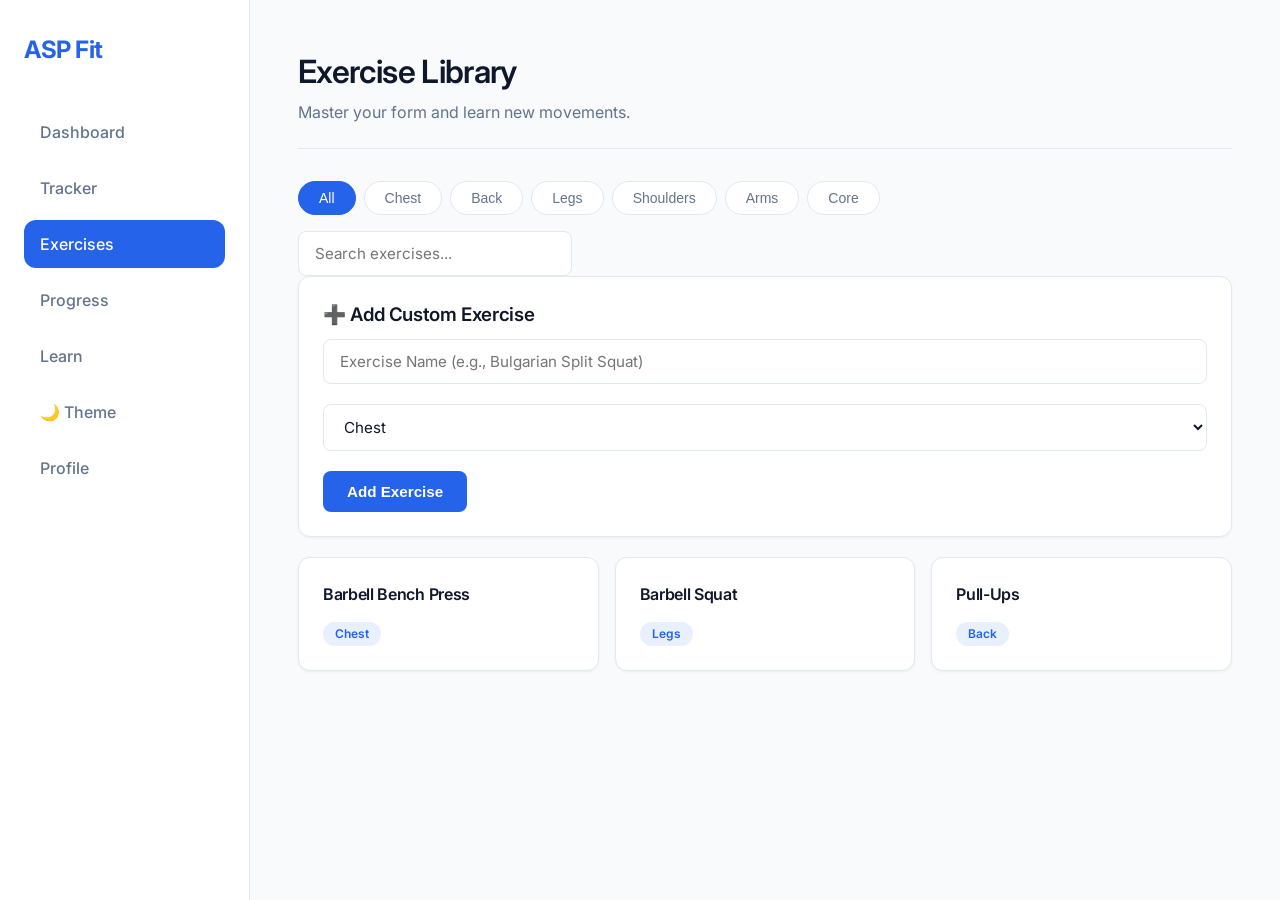
==== exercises.html @ 33e105c7 "style: add card class to exercise cards and style muscle-tag badge" ====
<!DOCTYPE html>
<html lang="en">
<head>
    <meta charset="UTF-8">
    <meta name="viewport" content="width=device-width, initial-scale=1.0">
    <title>ASP Fit | Exercise Library</title>
    <link rel="stylesheet" href="CSS/main.css">
    <link rel="stylesheet" href="CSS/components.css">
    <link rel="stylesheet" href="CSS/animations.css">
    <link rel="stylesheet" href="CSS/pages.css">
</head>
<body>
    
    <!-- Sidebar Navigation -->
    <nav class="sidebar">
        <div class="logo">
            <h2>ASP Fit</h2>
        </div>
        <ul class="nav-links">
            <li><a href="index.html">Dashboard</a></li>
            <li><a href="tracker.html">Tracker</a></li>
            <li><a href="exercises.html" class="active">Exercises</a></li>
            <li><a href="progress.html">Progress</a></li>
            <li><a href="learn.html">Learn</a></li>
            <li><a href="#" onclick="toggleTheme(); return false;">🌙 Theme</a></li>
            <li><a href="profile.html">Profile</a></li>
        </ul>
    </nav>

    <!-- Main Exercises Content -->
    <main class="exercises-content" role="main">
        
        <header class="exercises-header">
            <h1>Exercise Library</h1>
            <p>Master your form and learn new movements.</p>
        </header>

        <!-- Filter Bar -->
        <section class="filter-section">
            <div class="filter-bar">
                <button class="filter-btn active">All</button>
                <button class="filter-btn">Chest</button>
                <button class="filter-btn">Back</button>
                <button class="filter-btn">Legs</button>
                <button class="filter-btn">Shoulders</button>
                <button class="filter-btn">Arms</button>
                <button class="filter-btn">Core</button>
            </div>
            
            <!-- Search Bar -->
            <div class="search-container">
                <input type="text" id="exercise-search" placeholder="Search exercises...">
            </div>
        </section>

        <!-- Exercise Grid -->
        <section class="exercise-grid-section">
                        <div class="card" style="margin-bottom: 20px;">
                <h3 style="margin-bottom: 10px;">➕ Add Custom Exercise</h3>
                <form id="add-custom-exercise-form">
                    <div class="input-group">
                        <input type="text" id="custom-ex-name" placeholder="Exercise Name (e.g., Bulgarian Split Squat)" required>
                    </div>
                    <div class="input-group">
                        <select id="custom-ex-muscle" required>
                            <option value="Chest">Chest</option>
                            <option value="Back">Back</option>
                            <option value="Legs">Legs</option>
                            <option value="Shoulders">Shoulders</option>
                            <option value="Arms">Arms</option>
                            <option value="Core">Core</option>
                        </select>
                    </div>
                    <button type="submit" class="btn-primary">Add Exercise</button>
                </form>
            </div>
            <div class="exercise-grid" id="exercise-grid">
                
                <!-- Example Exercise Card 1 -->
                <div class="exercise-card card" data-muscle="Chest">
                    <div class="card-front">
                        <h3>Barbell Bench Press</h3>
                        <span class="muscle-tag">Chest</span>
                    </div>
                </div>

                <!-- Example Exercise Card 2 -->
                <div class="exercise-card card" data-muscle="Legs">
                    <div class="card-front">
                        <h3>Barbell Squat</h3>
                        <span class="muscle-tag">Legs</span>
                    </div>
                </div>

                <!-- Example Exercise Card 3 -->
                <div class="exercise-card card" data-muscle="Back">
                    <div class="card-front">
                        <h3>Pull-Ups</h3>
                        <span class="muscle-tag">Back</span>
                    </div>
                </div>

            </div>
        </section>

    </main>

    <script src="JS/app.js"></script>
    <script src="JS/exercises.js"></script>
</body>
</html>
---- CSS/main.css ----
@import url('https://fonts.googleapis.com/css2?family=Inter:wght@400;500;600;700&display=swap');

/* --- CSS Variables (Design Tokens) --- */
:root {
    /* Professional Minimalist Colors */
    --bg-primary: #F8FAFC;       /* Very light, clean background */
    --bg-surface: #FFFFFF;       /* Pure white for cards */
    
    /* The Bright Blue Accent */
    --accent-blue: #2563EB;      
    --accent-blue-hover: #1D4ED8;
    
    /* Text Colors */
    --text-primary: #0F172A;     /* Sharp, dark text for headings */
    --text-secondary: #64748B;   /* Softer gray for descriptions */
    
    /* Borders & UI */
    --border-color: #E2E8F0;
    --border-radius: 12px;
    --shadow-sm: 0 1px 3px rgba(0,0,0,0.05);
    --shadow-md: 0 4px 6px -1px rgba(0,0,0,0.05);
}

/* --- Global Resets --- */
* {
    margin: 0;
    padding: 0;
    box-sizing: border-box;
}

body {
    font-family: 'Inter', sans-serif;
    background-color: var(--bg-primary);
    color: var(--text-primary);
    line-height: 1.5;
    
    /* This lays out the Sidebar on the left and Content on the right */
    display: flex;
    min-height: 100vh;
}


h1, h2, h3, h4 {
    font-weight: 600;
    letter-spacing: -0.02em;
    color: var(--text-primary);
}

a {
    text-decoration: none;
    color: inherit;
}

ul {
    list-style: none;
}
/* --- Dark Mode Variables --- */
body.dark-theme {
    --bg-primary: #0F172A;
    --bg-surface: #1E293B;
    --text-primary: #F8FAFC;
    --text-secondary: #94A3B8;
    --border-color: #334155;
}
---- CSS/components.css ----
/* css/components.css */

/* --- Sidebar Navigation --- */
.sidebar {
    width: 250px;
    background-color: var(--bg-surface);
    border-right: 1px solid var(--border-color);
    padding: 2rem 1.5rem;
    display: flex;
    flex-direction: column;
    position: fixed;
    height: 100vh;
    left: 0;
    top: 0;
}

.sidebar .logo h2 {
    color: var(--accent-blue);
    margin-bottom: 2.5rem;
    font-size: 1.5rem;
    font-weight: 700;
}

.nav-links li {
    margin-bottom: 0.5rem;
}

.nav-links a {
    display: block;
    padding: 0.75rem 1rem;
    border-radius: var(--border-radius);
    color: var(--text-secondary);
    font-weight: 500;
    transition: all 0.2s ease;
}

.nav-links a:hover {
    background-color: #F1F5F9;
    color: var(--text-primary);
}

.nav-links a.active {
    background-color: var(--accent-blue);
    color: #FFFFFF;
}

/* --- Main Layout Wrappers --- */
.dashboard-content, .tracker-content, .exercises-content, .progress-content, .learn-content, .profile-content {
    margin-left: 250px; /* Offset to push content past the sidebar */
    padding: 3rem;
    width: calc(100% - 250px);
    max-width: 1200px;
}

/* --- Cards --- */
.card, .task-card, .activity-card, .exercise-card, .article-card {
    background-color: var(--bg-surface);
    border: 1px solid var(--border-color);
    border-radius: var(--border-radius);
    padding: 1.5rem;
    box-shadow: var(--shadow-sm);
    transition: box-shadow 0.2s ease, transform 0.2s ease;
}

.card:hover, .task-card:hover, .activity-card:hover, .exercise-card:hover, .article-card:hover {
    box-shadow: var(--shadow-md);
    transform: translateY(-2px);
}

/* --- Buttons --- */
.btn-primary {
    background-color: var(--accent-blue);
    color: #FFFFFF;
    border: none;
    padding: 0.75rem 1.5rem;
    border-radius: 8px;
    font-weight: 600;
    font-size: 0.95rem;
    cursor: pointer;
    transition: background-color 0.2s ease;
}

.btn-primary:hover {
    background-color: var(--accent-blue-hover);
}

.btn-secondary {
    background-color: #FFFFFF;
    color: var(--text-primary);
    border: 1px solid var(--border-color);
    padding: 0.75rem 1.5rem;
    border-radius: 8px;
    font-weight: 600;
    font-size: 0.95rem;
    cursor: pointer;
    transition: background-color 0.2s ease;
}

.btn-secondary:hover {
    background-color: #F8FAFC;
}

/* --- Form Inputs --- */
.input-group {
    display: flex;
    flex-direction: column;
    margin-bottom: 1.25rem;
}

.input-group label {
    font-size: 0.875rem;
    font-weight: 600;
    margin-bottom: 0.5rem;
    color: var(--text-secondary);
}

input[type="text"], 
input[type="number"], 
input[type="date"], 
select {
    padding: 0.75rem 1rem;
    border: 1px solid var(--border-color);
    border-radius: 8px;
    background-color: #FFFFFF;
    color: var(--text-primary);
    font-family: inherit;
    font-size: 0.95rem;
    outline: none;
    transition: border-color 0.2s ease;
}

input:focus, select:focus {
    border-color: var(--accent-blue);
    box-shadow: 0 0 0 3px rgba(37, 99, 235, 0.1);
}
/* --- Mobile Optimization (Bottom Tab Bar) --- */
@media (max-width: 768px) {
    .sidebar {
        flex-direction: row;
        width: 100%;
        height: 70px;
        top: auto;
        bottom: 0;
        padding: 0;
        border-right: none;
        border-top: 1px solid var(--border-color);
        z-index: 100;
        justify-content: space-around;
        align-items: center;
    }
    
    .sidebar .logo {
        display: none;
    }
    
    .nav-links {
        display: flex;
        width: 100%;
        justify-content: space-around;
        margin: 0;
        padding: 0;
    }
    
    .nav-links li {
        margin: 0;
        flex: 1;
        text-align: center;
    }
    
    .nav-links a {
        padding: 0.5rem;
        font-size: 0.75rem;
    }
    
    .dashboard-content, .tracker-content, .exercises-content, .progress-content, .learn-content, .profile-content {
        margin-left: 0;
        width: 100%;
        padding: 1.5rem;
        padding-bottom: 90px;
    }
}

/* --- Dark Mode Component Overrides --- */
body.dark-theme .card,
body.dark-theme .task-card,
body.dark-theme .activity-card,
body.dark-theme .exercise-card,
body.dark-theme .article-card {
    box-shadow: 0 4px 6px -1px rgba(0,0,0,0.5);
}

body.dark-theme input,
body.dark-theme select {
    background-color: #0F172A;
    color: #F8FAFC;
}

/* --- Custom Exercise Badge Style --- */
.custom-ex-card {
    border-left: 4px solid var(--accent-blue) !important;
}
---- CSS/animations.css ----
.dashboard-content, 
.tracker-content, 
.exercises-content, 
.progress-content, 
.learn-content, 
.profile-content {
    animation: fadeUp 0.6s cubic-bezier(0.16, 1, 0.3, 1) forwards;
    opacity: 0; 
}

@keyframes fadeUp {
    0% {
        opacity: 0;
        transform: translateY(15px);
    }
    100% {
        opacity: 1;
        transform: translateY(0);
    }
}
#start-timer-btn {
    animation: gentlePulse 2s infinite;
}

@keyframes gentlePulse {
    0% {
        box-shadow: 0 0 0 0 rgba(37, 99, 235, 0.4);
    }
    70% {
        box-shadow: 0 0 0 10px rgba(37, 99, 235, 0);
    }
    100% {
        box-shadow: 0 0 0 0 rgba(37, 99, 235, 0);
    }
}

.streak-badge {
    display: inline-block;
    padding: 0.25rem 0.75rem;
    background: rgba(255, 184, 0, 0.15); /* Soft gold background */
    color: #B45309; /* Deep orange/gold text */
    border-radius: 20px;
    font-size: 0.875rem;
    font-weight: 600;
    margin-top: 0.5rem;
    animation: flicker 3s infinite alternate;
}

@keyframes flicker {
    0%, 100% { opacity: 1; }
    50% { opacity: 0.85; }
}
---- CSS/pages.css ----
.dashboard-header {
    margin-bottom: 2rem;
    padding-bottom: 1.5rem;
    border-bottom: 1px solid var(--border-color);
}

.dashboard-header h1 {
    font-size: 2rem;
    margin-bottom: 0.5rem;
}

.daily-quote-section {
    margin-bottom: 2rem;
}

.daily-quote-section blockquote {
    font-size: 1.1rem;
    font-style: italic;
    color: var(--accent-blue);
    border-left: 4px solid var(--accent-blue);
    padding: 1rem 1.5rem;
    background-color: rgba(37, 99, 235, 0.05);
    border-radius: 0 var(--border-radius) var(--border-radius) 0;
    margin: 0;
}

.daily-task-section {
    margin-bottom: 2rem;
}

.daily-task-section h2,
.recent-activity-section h2 {
    font-size: 1.1rem;
    margin-bottom: 1rem;
    color: var(--text-secondary);
    text-transform: uppercase;
    letter-spacing: 0.05em;
}

.task-card {
    display: flex;
    align-items: center;
    gap: 1rem;
}

.task-card input[type="checkbox"] {
    width: 20px;
    height: 20px;
    accent-color: var(--accent-blue);
    cursor: pointer;
}

.task-card label {
    font-size: 1rem;
    font-weight: 500;
    cursor: pointer;
}

.activity-card {
    display: flex;
    justify-content: space-between;
    align-items: center;
}

.activity-card span {
    color: var(--text-secondary);
    font-size: 0.875rem;
}

/* ================================
   TRACKER - tracker.html
================================ */
.tracker-header {
    margin-bottom: 2rem;
    padding-bottom: 1.5rem;
    border-bottom: 1px solid var(--border-color);
}

.tracker-header h1 {
    font-size: 2rem;
    margin-bottom: 0.25rem;
}

.tracker-header p {
    color: var(--text-secondary);
}

.tracker-controls {
    display: flex;
    gap: 1rem;
    align-items: center;
    flex-wrap: wrap;
    margin-bottom: 1.5rem;
}

.stopwatch-section {
    margin-top: 1rem;
    padding: 1rem 1.25rem;
    border: 1px solid var(--border-color);
    border-radius: var(--border-radius);
    background-color: var(--bg-surface);
}

.stopwatch-title {
    font-size: 0.875rem;
    text-transform: uppercase;
    letter-spacing: 0.05em;
    color: var(--text-secondary);
    margin-bottom: 0.5rem;
}

.stopwatch-display {
    font-family: 'Courier New', monospace;
    font-size: 2.5rem;
    font-weight: 700;
    color: var(--accent-blue);
    margin-bottom: 1rem;
    letter-spacing: 0.05em;
}

.stopwatch-controls {
    display: flex;
    gap: 0.5rem;
}

.set-row {
    display: flex;
    align-items: center;
    gap: 0.75rem;
    margin-bottom: 0.75rem;
}

.set-row .set-number {
    min-width: 45px;
    font-size: 0.875rem;
    color: var(--text-secondary);
}

.set-row input[type="number"] {
    width: 85px !important;
    text-align: center;
}

.set-row input[type="checkbox"] {
    width: 18px;
    height: 18px;
    accent-color: var(--accent-blue);
    cursor: pointer;
}

.exercise-block {
    background: var(--bg-surface);
    border: 1px solid var(--border-color);
    border-radius: var(--border-radius);
    padding: 1.5rem;
    margin-bottom: 1rem;
}

.exercise-block h4 {
    margin-bottom: 1rem;
    font-size: 1rem;
}

/* ================================
   EXERCISE LIBRARY - exercises.html
================================ */
.exercises-header {
    margin-bottom: 2rem;
    padding-bottom: 1.5rem;
    border-bottom: 1px solid var(--border-color);
}

.exercises-header h1 {
    font-size: 2rem;
    margin-bottom: 0.25rem;
}

.exercises-header p {
    color: var(--text-secondary);
}

.filter-bar {
    display: flex;
    gap: 0.5rem;
    flex-wrap: wrap;
    margin-bottom: 1rem;
}

.filter-btn {
    padding: 0.5rem 1.25rem;
    border: 1px solid var(--border-color);
    border-radius: 20px;
    background: var(--bg-surface);
    color: var(--text-secondary);
    font-weight: 500;
    cursor: pointer;
    transition: all 0.2s ease;
    font-size: 0.875rem;
}

.filter-btn:hover {
    border-color: var(--accent-blue);
    color: var(--accent-blue);
}

.filter-btn.active {
    background-color: var(--accent-blue);
    color: #FFFFFF;
    border-color: var(--accent-blue);
}

.search-bar {
    width: 100%;
    max-width: 350px;
    margin-bottom: 1.5rem;
}

.exercise-grid {
    display: grid;
    grid-template-columns: repeat(3, 1fr);
    gap: 1rem;
}

.exercise-card h3 {
    font-size: 1rem;
    margin-bottom: 0.5rem;
}

.exercise-card p {
    font-size: 0.875rem;
    color: var(--text-secondary);
}

.muscle-tag {
    display: inline-block;
    margin-top: 0.5rem;
    padding: 0.2rem 0.75rem;
    background-color: rgba(37, 99, 235, 0.1);
    color: var(--accent-blue);
    border-radius: 20px;
    font-size: 0.75rem;
    font-weight: 600;
}

/* ================================
   PROGRESS - progress.html
================================ */
.progress-header {
    margin-bottom: 2rem;
    padding-bottom: 1.5rem;
    border-bottom: 1px solid var(--border-color);
}

.progress-header h1 {
    font-size: 2rem;
}

.chart-container {
    position: relative;
    height: 300px;
    margin-bottom: 2rem;
}

.pr-list {
    list-style: none;
    padding: 0;
}

/* ================================
   KNOWLEDGE HUB - learn.html
================================ */
.learn-header {
    margin-bottom: 2rem;
    padding-bottom: 1.5rem;
    border-bottom: 1px solid var(--border-color);
}

.learn-header h1 {
    font-size: 2rem;
    margin-bottom: 0.25rem;
}

.learn-header p {
    color: var(--text-secondary);
}

.articles-grid {
    display: grid;
    grid-template-columns: repeat(2, 1fr);
    gap: 1.5rem;
}

.article-card h3 {
    font-size: 1.1rem;
    margin-bottom: 0.5rem;
}

.article-card .article-category {
    font-size: 0.75rem;
    font-weight: 600;
    color: var(--accent-blue);
    text-transform: uppercase;
    letter-spacing: 0.05em;
    margin-bottom: 0.75rem;
}

.article-card p {
    color: var(--text-secondary);
    font-size: 0.9rem;
    margin-bottom: 1rem;
}

.btn-read-more {
    font-size: 0.875rem;
    padding: 0.5rem 1rem;
}

/* ================================
   PROFILE - profile.html
================================ */
.profile-header {
    margin-bottom: 2rem;
    padding-bottom: 1.5rem;
    border-bottom: 1px solid var(--border-color);
}

.profile-header h1 {
    font-size: 2rem;
    margin-bottom: 0.25rem;
}

.profile-header p {
    color: var(--text-secondary);
}

.profile-avatar {
    width: 80px;
    height: 80px;
    border-radius: 50%;
    background-color: var(--accent-blue);
    display: flex;
    align-items: center;
    justify-content: center;
    font-size: 2rem;
    color: white;
    margin-bottom: 1.5rem;
}

.goals-form {
    max-width: 500px;
}

/* ================================
   MOBILE RESPONSIVE for pages.css
================================ */
@media (max-width: 768px) {
    .exercise-grid {
        grid-template-columns: 1fr;
    }

    .articles-grid {
        grid-template-columns: 1fr;
    }

    .filter-bar {
        gap: 0.35rem;
    }

    .dashboard-header h1,
    .tracker-header h1,
    .exercises-header h1,
    .progress-header h1,
    .learn-header h1,
    .profile-header h1 {
        font-size: 1.5rem;
    }
}
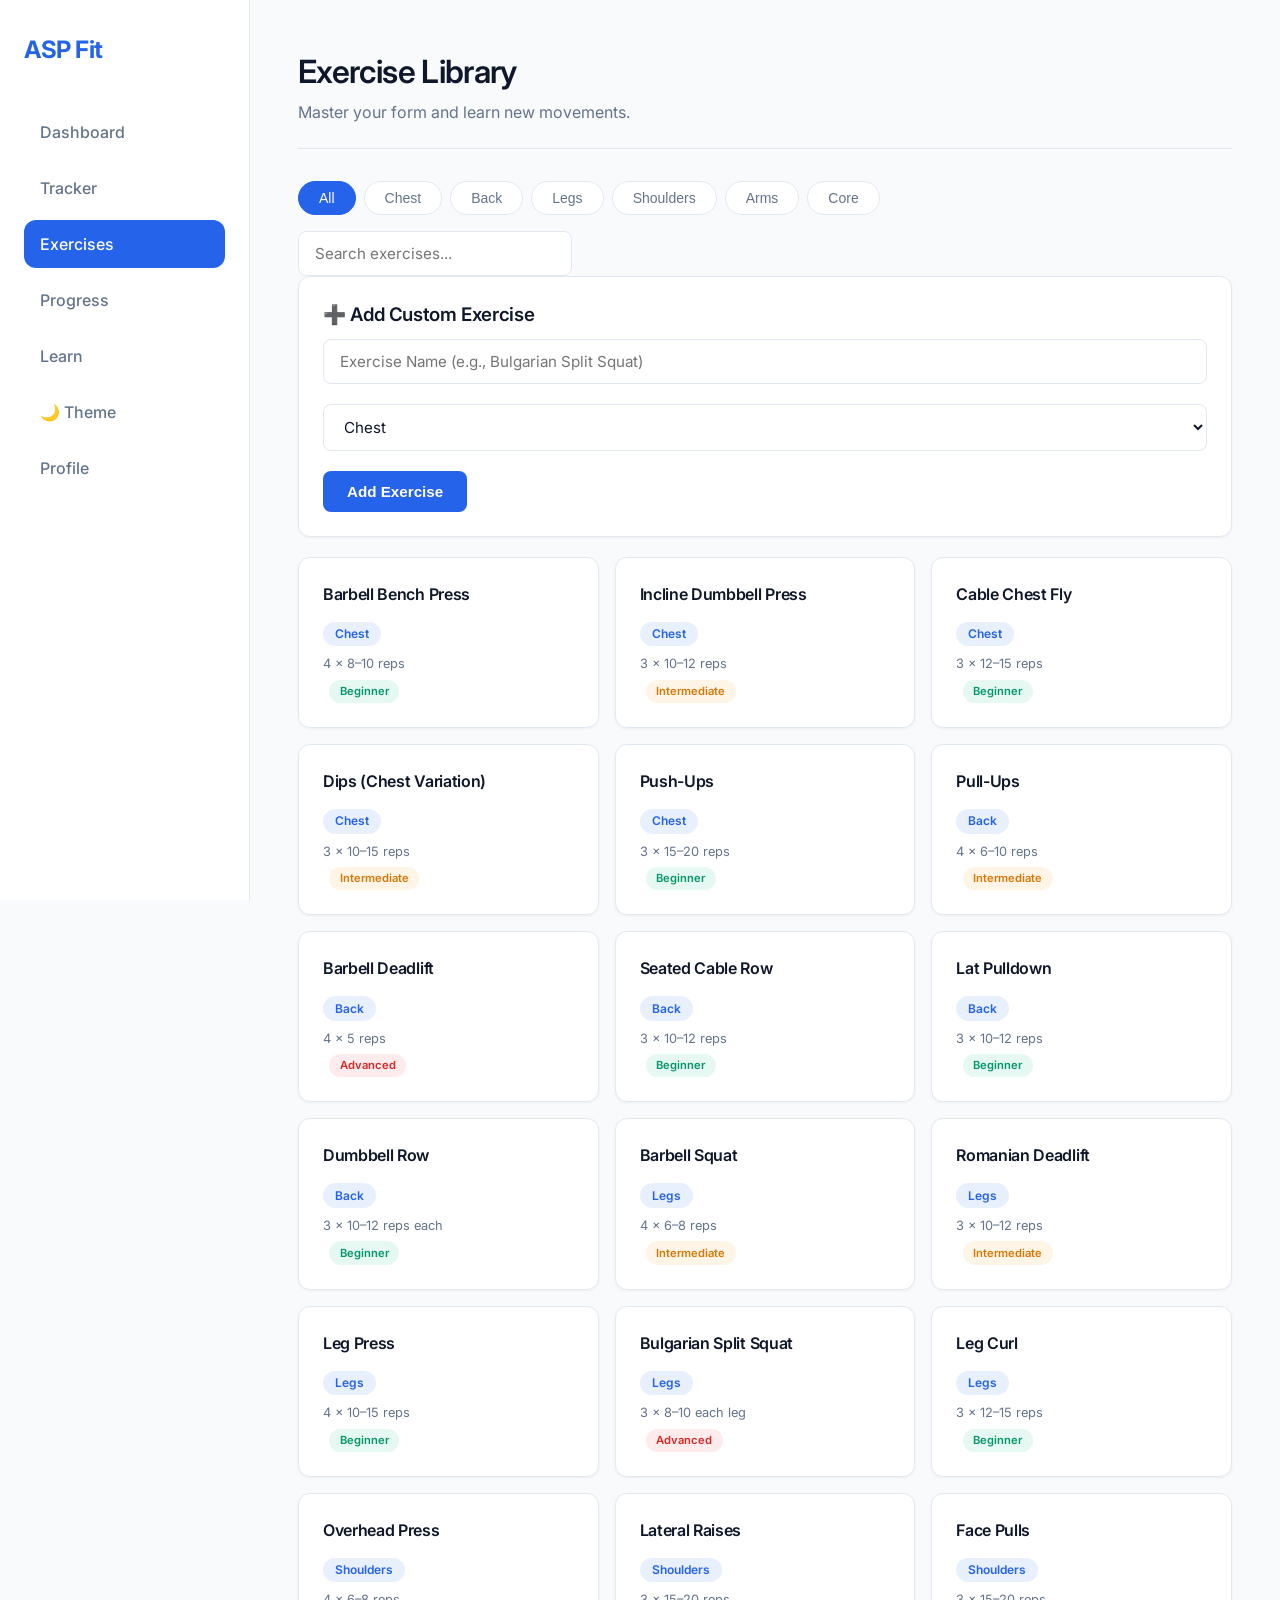
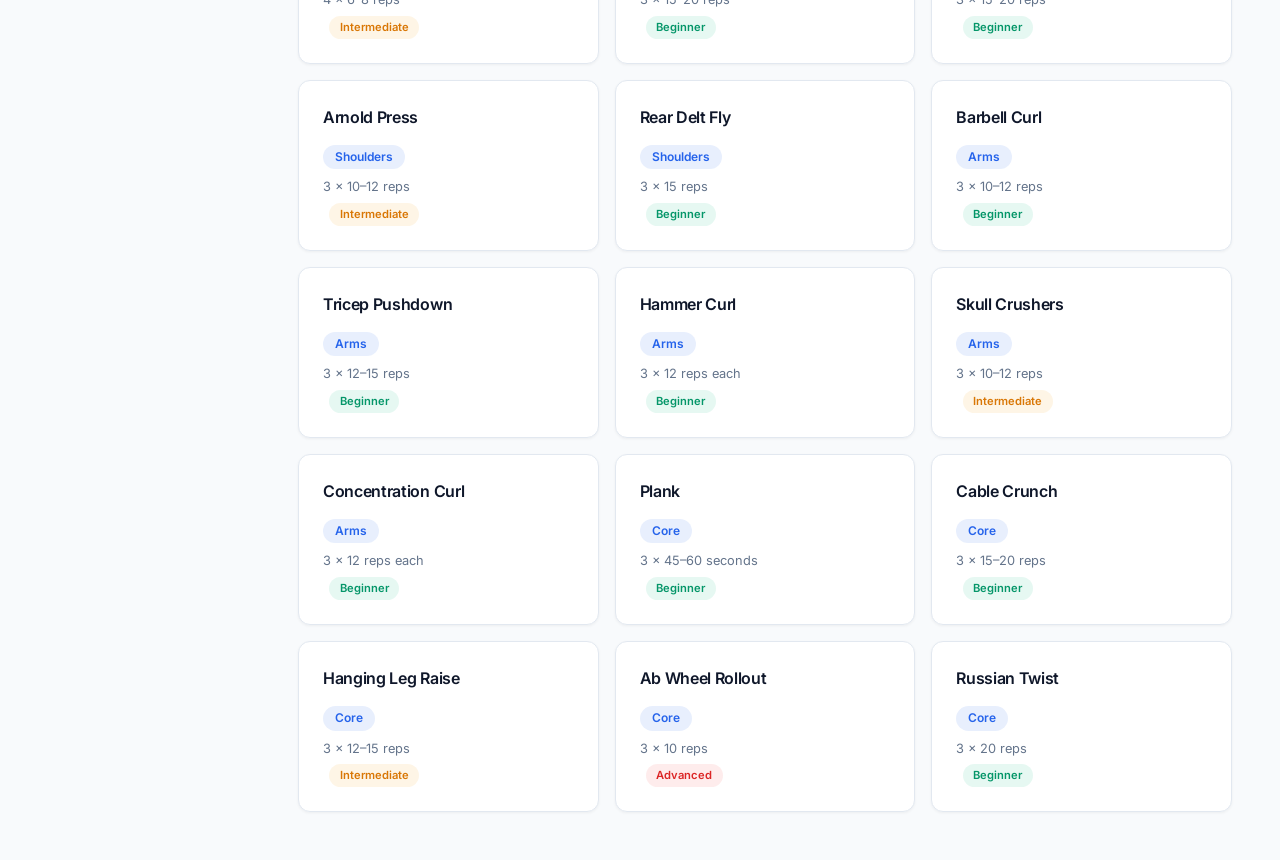
==== commit 5f9f3942: "feat(exercises): expand library to 30+ exercises with difficulty levels and reps guidance" ====
--- a/exercises.html
+++ b/exercises.html
@@ -76,28 +76,220 @@
             </div>
             <div class="exercise-grid" id="exercise-grid">
                 
-                <!-- Example Exercise Card 1 -->
-                <div class="exercise-card card" data-muscle="Chest">
-                    <div class="card-front">
-                        <h3>Barbell Bench Press</h3>
-                        <span class="muscle-tag">Chest</span>
-                    </div>
-                </div>
-
-                <!-- Example Exercise Card 2 -->
-                <div class="exercise-card card" data-muscle="Legs">
-                    <div class="card-front">
-                        <h3>Barbell Squat</h3>
-                        <span class="muscle-tag">Legs</span>
-                    </div>
-                </div>
-
-                <!-- Example Exercise Card 3 -->
-                <div class="exercise-card card" data-muscle="Back">
-                    <div class="card-front">
-                        <h3>Pull-Ups</h3>
-                        <span class="muscle-tag">Back</span>
-                    </div>
+                <!-- ===== CHEST ===== -->
+                <div class="exercise-card card" data-muscle="Chest">
+                    <h3>Barbell Bench Press</h3>
+                    <span class="muscle-tag">Chest</span>
+                    <p style="margin-top:0.5rem; font-size:0.8rem; color:var(--text-secondary);">4 × 8–10 reps</p>
+                    <span class="difficulty-tag beginner">Beginner</span>
+                </div>
+
+                <div class="exercise-card card" data-muscle="Chest">
+                    <h3>Incline Dumbbell Press</h3>
+                    <span class="muscle-tag">Chest</span>
+                    <p style="margin-top:0.5rem; font-size:0.8rem; color:var(--text-secondary);">3 × 10–12 reps</p>
+                    <span class="difficulty-tag intermediate">Intermediate</span>
+                </div>
+
+                <div class="exercise-card card" data-muscle="Chest">
+                    <h3>Cable Chest Fly</h3>
+                    <span class="muscle-tag">Chest</span>
+                    <p style="margin-top:0.5rem; font-size:0.8rem; color:var(--text-secondary);">3 × 12–15 reps</p>
+                    <span class="difficulty-tag beginner">Beginner</span>
+                </div>
+
+                <div class="exercise-card card" data-muscle="Chest">
+                    <h3>Dips (Chest Variation)</h3>
+                    <span class="muscle-tag">Chest</span>
+                    <p style="margin-top:0.5rem; font-size:0.8rem; color:var(--text-secondary);">3 × 10–15 reps</p>
+                    <span class="difficulty-tag intermediate">Intermediate</span>
+                </div>
+
+                <div class="exercise-card card" data-muscle="Chest">
+                    <h3>Push-Ups</h3>
+                    <span class="muscle-tag">Chest</span>
+                    <p style="margin-top:0.5rem; font-size:0.8rem; color:var(--text-secondary);">3 × 15–20 reps</p>
+                    <span class="difficulty-tag beginner">Beginner</span>
+                </div>
+
+                <!-- ===== BACK ===== -->
+                <div class="exercise-card card" data-muscle="Back">
+                    <h3>Pull-Ups</h3>
+                    <span class="muscle-tag">Back</span>
+                    <p style="margin-top:0.5rem; font-size:0.8rem; color:var(--text-secondary);">4 × 6–10 reps</p>
+                    <span class="difficulty-tag intermediate">Intermediate</span>
+                </div>
+
+                <div class="exercise-card card" data-muscle="Back">
+                    <h3>Barbell Deadlift</h3>
+                    <span class="muscle-tag">Back</span>
+                    <p style="margin-top:0.5rem; font-size:0.8rem; color:var(--text-secondary);">4 × 5 reps</p>
+                    <span class="difficulty-tag advanced">Advanced</span>
+                </div>
+
+                <div class="exercise-card card" data-muscle="Back">
+                    <h3>Seated Cable Row</h3>
+                    <span class="muscle-tag">Back</span>
+                    <p style="margin-top:0.5rem; font-size:0.8rem; color:var(--text-secondary);">3 × 10–12 reps</p>
+                    <span class="difficulty-tag beginner">Beginner</span>
+                </div>
+
+                <div class="exercise-card card" data-muscle="Back">
+                    <h3>Lat Pulldown</h3>
+                    <span class="muscle-tag">Back</span>
+                    <p style="margin-top:0.5rem; font-size:0.8rem; color:var(--text-secondary);">3 × 10–12 reps</p>
+                    <span class="difficulty-tag beginner">Beginner</span>
+                </div>
+
+                <div class="exercise-card card" data-muscle="Back">
+                    <h3>Dumbbell Row</h3>
+                    <span class="muscle-tag">Back</span>
+                    <p style="margin-top:0.5rem; font-size:0.8rem; color:var(--text-secondary);">3 × 10–12 reps each</p>
+                    <span class="difficulty-tag beginner">Beginner</span>
+                </div>
+
+                <!-- ===== LEGS ===== -->
+                <div class="exercise-card card" data-muscle="Legs">
+                    <h3>Barbell Squat</h3>
+                    <span class="muscle-tag">Legs</span>
+                    <p style="margin-top:0.5rem; font-size:0.8rem; color:var(--text-secondary);">4 × 6–8 reps</p>
+                    <span class="difficulty-tag intermediate">Intermediate</span>
+                </div>
+
+                <div class="exercise-card card" data-muscle="Legs">
+                    <h3>Romanian Deadlift</h3>
+                    <span class="muscle-tag">Legs</span>
+                    <p style="margin-top:0.5rem; font-size:0.8rem; color:var(--text-secondary);">3 × 10–12 reps</p>
+                    <span class="difficulty-tag intermediate">Intermediate</span>
+                </div>
+
+                <div class="exercise-card card" data-muscle="Legs">
+                    <h3>Leg Press</h3>
+                    <span class="muscle-tag">Legs</span>
+                    <p style="margin-top:0.5rem; font-size:0.8rem; color:var(--text-secondary);">4 × 10–15 reps</p>
+                    <span class="difficulty-tag beginner">Beginner</span>
+                </div>
+
+                <div class="exercise-card card" data-muscle="Legs">
+                    <h3>Bulgarian Split Squat</h3>
+                    <span class="muscle-tag">Legs</span>
+                    <p style="margin-top:0.5rem; font-size:0.8rem; color:var(--text-secondary);">3 × 8–10 each leg</p>
+                    <span class="difficulty-tag advanced">Advanced</span>
+                </div>
+
+                <div class="exercise-card card" data-muscle="Legs">
+                    <h3>Leg Curl</h3>
+                    <span class="muscle-tag">Legs</span>
+                    <p style="margin-top:0.5rem; font-size:0.8rem; color:var(--text-secondary);">3 × 12–15 reps</p>
+                    <span class="difficulty-tag beginner">Beginner</span>
+                </div>
+
+                <!-- ===== SHOULDERS ===== -->
+                <div class="exercise-card card" data-muscle="Shoulders">
+                    <h3>Overhead Press</h3>
+                    <span class="muscle-tag">Shoulders</span>
+                    <p style="margin-top:0.5rem; font-size:0.8rem; color:var(--text-secondary);">4 × 6–8 reps</p>
+                    <span class="difficulty-tag intermediate">Intermediate</span>
+                </div>
+
+                <div class="exercise-card card" data-muscle="Shoulders">
+                    <h3>Lateral Raises</h3>
+                    <span class="muscle-tag">Shoulders</span>
+                    <p style="margin-top:0.5rem; font-size:0.8rem; color:var(--text-secondary);">3 × 15–20 reps</p>
+                    <span class="difficulty-tag beginner">Beginner</span>
+                </div>
+
+                <div class="exercise-card card" data-muscle="Shoulders">
+                    <h3>Face Pulls</h3>
+                    <span class="muscle-tag">Shoulders</span>
+                    <p style="margin-top:0.5rem; font-size:0.8rem; color:var(--text-secondary);">3 × 15–20 reps</p>
+                    <span class="difficulty-tag beginner">Beginner</span>
+                </div>
+
+                <div class="exercise-card card" data-muscle="Shoulders">
+                    <h3>Arnold Press</h3>
+                    <span class="muscle-tag">Shoulders</span>
+                    <p style="margin-top:0.5rem; font-size:0.8rem; color:var(--text-secondary);">3 × 10–12 reps</p>
+                    <span class="difficulty-tag intermediate">Intermediate</span>
+                </div>
+
+                <div class="exercise-card card" data-muscle="Shoulders">
+                    <h3>Rear Delt Fly</h3>
+                    <span class="muscle-tag">Shoulders</span>
+                    <p style="margin-top:0.5rem; font-size:0.8rem; color:var(--text-secondary);">3 × 15 reps</p>
+                    <span class="difficulty-tag beginner">Beginner</span>
+                </div>
+
+                <!-- ===== ARMS ===== -->
+                <div class="exercise-card card" data-muscle="Arms">
+                    <h3>Barbell Curl</h3>
+                    <span class="muscle-tag">Arms</span>
+                    <p style="margin-top:0.5rem; font-size:0.8rem; color:var(--text-secondary);">3 × 10–12 reps</p>
+                    <span class="difficulty-tag beginner">Beginner</span>
+                </div>
+
+                <div class="exercise-card card" data-muscle="Arms">
+                    <h3>Tricep Pushdown</h3>
+                    <span class="muscle-tag">Arms</span>
+                    <p style="margin-top:0.5rem; font-size:0.8rem; color:var(--text-secondary);">3 × 12–15 reps</p>
+                    <span class="difficulty-tag beginner">Beginner</span>
+                </div>
+
+                <div class="exercise-card card" data-muscle="Arms">
+                    <h3>Hammer Curl</h3>
+                    <span class="muscle-tag">Arms</span>
+                    <p style="margin-top:0.5rem; font-size:0.8rem; color:var(--text-secondary);">3 × 12 reps each</p>
+                    <span class="difficulty-tag beginner">Beginner</span>
+                </div>
+
+                <div class="exercise-card card" data-muscle="Arms">
+                    <h3>Skull Crushers</h3>
+                    <span class="muscle-tag">Arms</span>
+                    <p style="margin-top:0.5rem; font-size:0.8rem; color:var(--text-secondary);">3 × 10–12 reps</p>
+                    <span class="difficulty-tag intermediate">Intermediate</span>
+                </div>
+
+                <div class="exercise-card card" data-muscle="Arms">
+                    <h3>Concentration Curl</h3>
+                    <span class="muscle-tag">Arms</span>
+                    <p style="margin-top:0.5rem; font-size:0.8rem; color:var(--text-secondary);">3 × 12 reps each</p>
+                    <span class="difficulty-tag beginner">Beginner</span>
+                </div>
+
+                <!-- ===== CORE ===== -->
+                <div class="exercise-card card" data-muscle="Core">
+                    <h3>Plank</h3>
+                    <span class="muscle-tag">Core</span>
+                    <p style="margin-top:0.5rem; font-size:0.8rem; color:var(--text-secondary);">3 × 45–60 seconds</p>
+                    <span class="difficulty-tag beginner">Beginner</span>
+                </div>
+
+                <div class="exercise-card card" data-muscle="Core">
+                    <h3>Cable Crunch</h3>
+                    <span class="muscle-tag">Core</span>
+                    <p style="margin-top:0.5rem; font-size:0.8rem; color:var(--text-secondary);">3 × 15–20 reps</p>
+                    <span class="difficulty-tag beginner">Beginner</span>
+                </div>
+
+                <div class="exercise-card card" data-muscle="Core">
+                    <h3>Hanging Leg Raise</h3>
+                    <span class="muscle-tag">Core</span>
+                    <p style="margin-top:0.5rem; font-size:0.8rem; color:var(--text-secondary);">3 × 12–15 reps</p>
+                    <span class="difficulty-tag intermediate">Intermediate</span>
+                </div>
+
+                <div class="exercise-card card" data-muscle="Core">
+                    <h3>Ab Wheel Rollout</h3>
+                    <span class="muscle-tag">Core</span>
+                    <p style="margin-top:0.5rem; font-size:0.8rem; color:var(--text-secondary);">3 × 10 reps</p>
+                    <span class="difficulty-tag advanced">Advanced</span>
+                </div>
+
+                <div class="exercise-card card" data-muscle="Core">
+                    <h3>Russian Twist</h3>
+                    <span class="muscle-tag">Core</span>
+                    <p style="margin-top:0.5rem; font-size:0.8rem; color:var(--text-secondary);">3 × 20 reps</p>
+                    <span class="difficulty-tag beginner">Beginner</span>
                 </div>
 
             </div>
--- a/CSS/pages.css
+++ b/CSS/pages.css
@@ -93,6 +93,38 @@
     margin-bottom: 1.5rem;
 }
 
+/* Date + Split side by side */
+.session-metadata {
+    display: flex;
+    gap: 1.5rem;
+    margin-bottom: 1.5rem;
+    flex-wrap: wrap;
+}
+
+.session-metadata .input-group {
+    flex: 1;
+    min-width: 180px;
+    margin-bottom: 0;
+}
+
+/* Exercises heading */
+#exercise-list-container h3 {
+    font-size: 1rem;
+    text-transform: uppercase;
+    letter-spacing: 0.05em;
+    color: var(--text-secondary);
+    margin-bottom: 1rem;
+}
+
+/* Action buttons row at the bottom of the form */
+.form-actions {
+    display: flex;
+    gap: 1rem;
+    margin-top: 1.5rem;
+    padding-top: 1.5rem;
+    border-top: 1px solid var(--border-color);
+}
+
 .stopwatch-section {
     margin-top: 1rem;
     padding: 1rem 1.25rem;
@@ -242,6 +274,31 @@
     font-weight: 600;
 }
 
+.difficulty-tag {
+    display: inline-block;
+    margin-top: 0.4rem;
+    margin-left: 0.4rem;
+    padding: 0.2rem 0.65rem;
+    border-radius: 20px;
+    font-size: 0.7rem;
+    font-weight: 600;
+}
+
+.difficulty-tag.beginner {
+    background-color: rgba(16, 185, 129, 0.1);
+    color: #059669;
+}
+
+.difficulty-tag.intermediate {
+    background-color: rgba(245, 158, 11, 0.1);
+    color: #D97706;
+}
+
+.difficulty-tag.advanced {
+    background-color: rgba(239, 68, 68, 0.1);
+    color: #DC2626;
+}
+
 /* ================================
    PROGRESS - progress.html
 ================================ */
@@ -253,17 +310,95 @@
 
 .progress-header h1 {
     font-size: 2rem;
+    margin-bottom: 0.25rem;
+}
+
+.progress-header p {
+    color: var(--text-secondary);
+}
+
+/* 2-column grid: Chart spans full width, then heatmap and PR side by side */
+.analytics-grid {
+    display: grid;
+    grid-template-columns: 1fr 1fr;
+    grid-template-rows: auto auto;
+    gap: 1.5rem;
+}
+
+.chart-section {
+    grid-column: 1 / -1; /* Full width */
 }
 
 .chart-container {
     position: relative;
-    height: 300px;
-    margin-bottom: 2rem;
+    height: 280px;
+    margin-top: 1rem;
+}
+
+.heatmap-section {
+    grid-column: 1;
+}
+
+.pr-section {
+    grid-column: 2;
 }
 
 .pr-list {
     list-style: none;
     padding: 0;
+    margin-top: 1rem;
+}
+
+.pr-item {
+    display: flex;
+    justify-content: space-between;
+    align-items: center;
+    padding: 0.75rem 0;
+    border-bottom: 1px solid var(--border-color);
+}
+
+.pr-item:last-child {
+    border-bottom: none;
+}
+
+.pr-info strong {
+    display: block;
+    margin-bottom: 2px;
+}
+
+.pr-info span {
+    font-size: 0.875rem;
+    color: var(--text-secondary);
+}
+
+.pr-date {
+    font-size: 0.8rem;
+    color: var(--text-secondary);
+}
+
+.heatmap-grid {
+    margin-top: 1rem;
+    min-height: 80px;
+    background: rgba(37, 99, 235, 0.05);
+    border-radius: 8px;
+    padding: 1rem;
+    display: flex;
+    align-items: center;
+    justify-content: center;
+    color: var(--text-secondary);
+    font-size: 0.875rem;
+}
+
+/* On mobile, stack to single column */
+@media (max-width: 768px) {
+    .analytics-grid {
+        grid-template-columns: 1fr;
+    }
+    .chart-section,
+    .heatmap-section,
+    .pr-section {
+        grid-column: 1;
+    }
 }
 
 /* ================================
@@ -322,6 +457,11 @@
     margin-bottom: 2rem;
     padding-bottom: 1.5rem;
     border-bottom: 1px solid var(--border-color);
+    display: flex;
+    justify-content: space-between;
+    align-items: center;
+    flex-wrap: wrap;
+    gap: 1rem;
 }
 
 .profile-header h1 {
@@ -333,17 +473,30 @@
     color: var(--text-secondary);
 }
 
+.profile-info-layout {
+    display: flex;
+    align-items: center;
+    gap: 1.25rem;
+}
+
 .profile-avatar {
-    width: 80px;
-    height: 80px;
+    width: 70px;
+    height: 70px;
     border-radius: 50%;
     background-color: var(--accent-blue);
     display: flex;
     align-items: center;
     justify-content: center;
-    font-size: 2rem;
-    color: white;
-    margin-bottom: 1.5rem;
+    font-size: 1.5rem;
+    font-weight: 700;
+    color: #FFFFFF;
+    flex-shrink: 0;
+}
+
+.join-date {
+    color: var(--text-secondary);
+    font-size: 0.9rem;
+    margin-top: 0.25rem;
 }
 
 .goals-form {
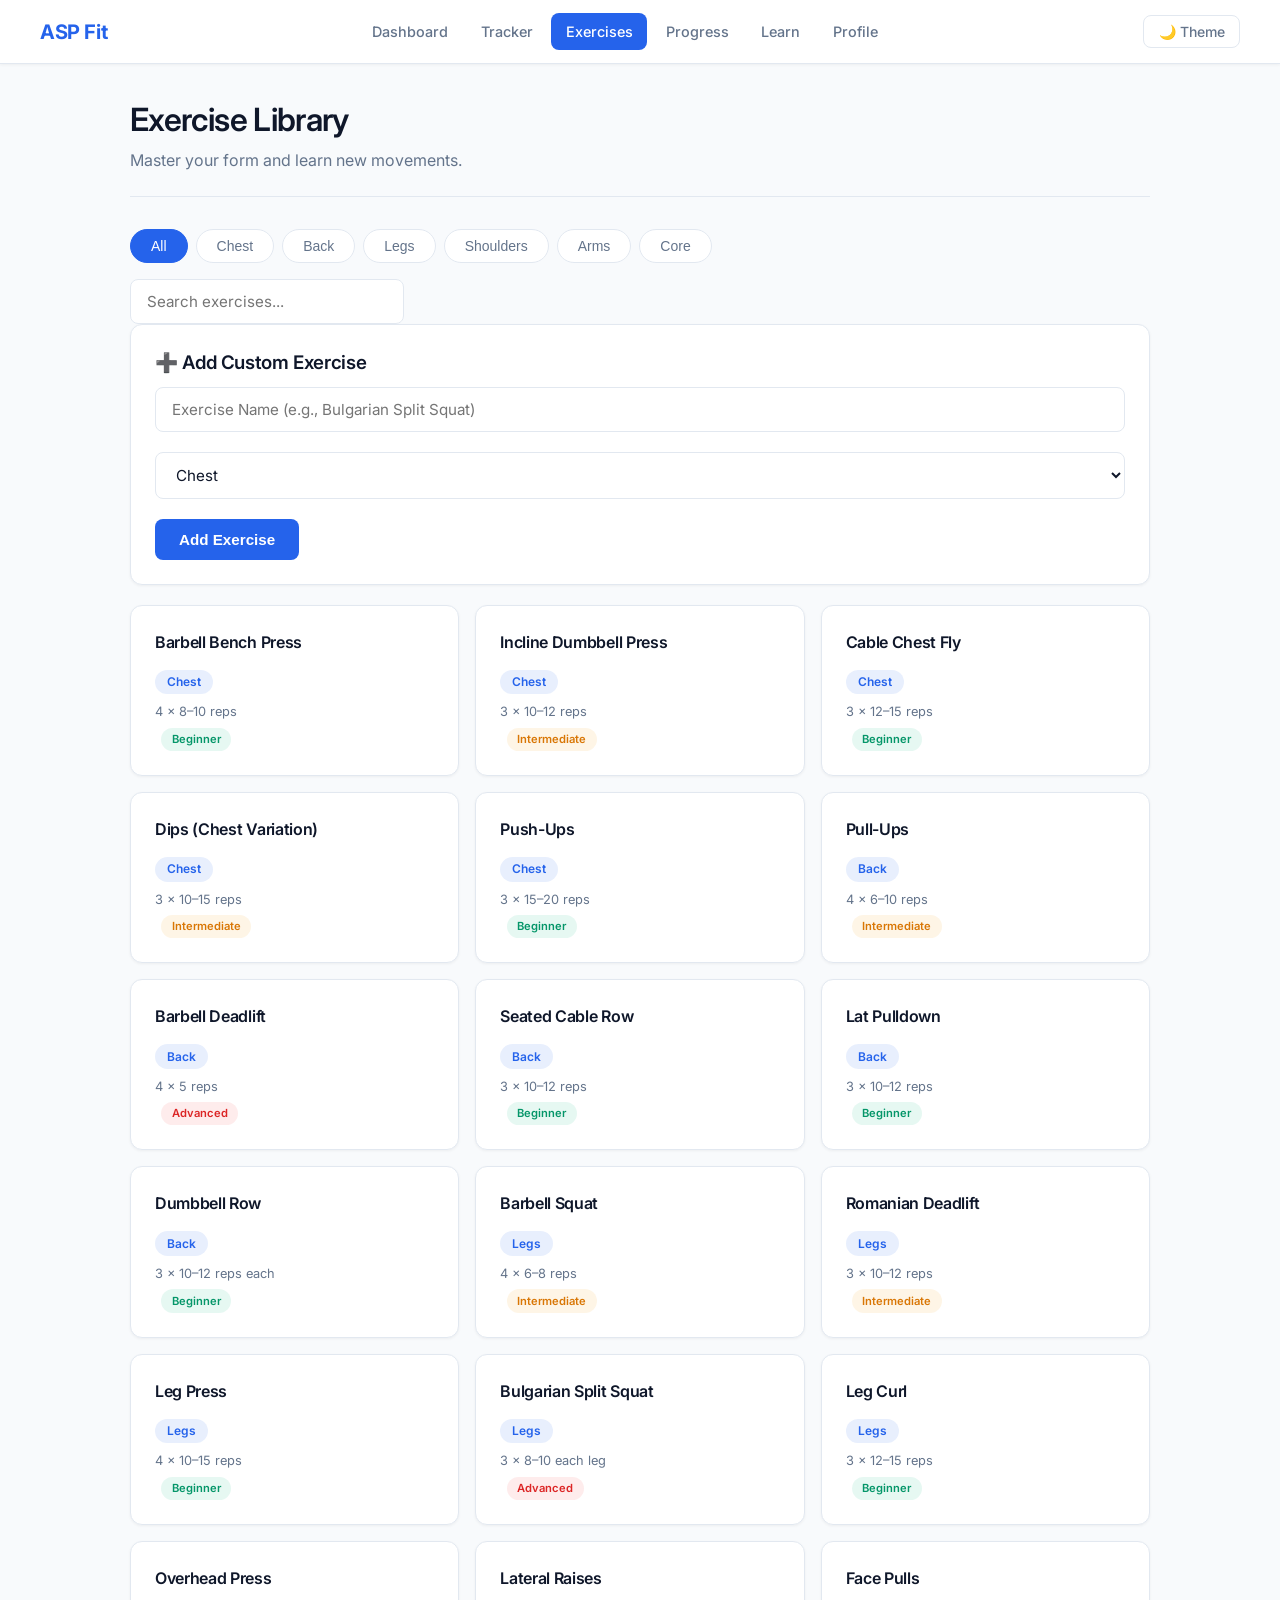
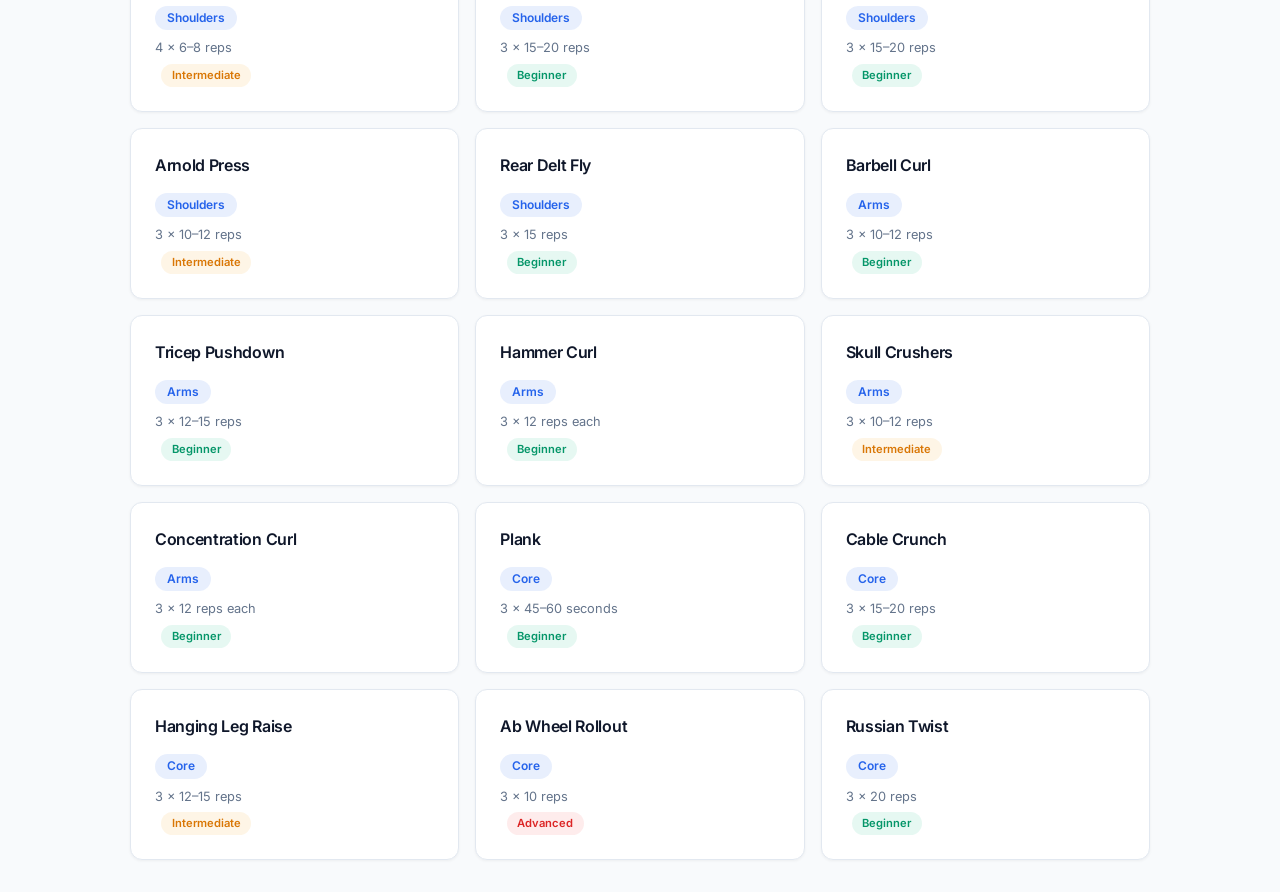
==== commit a1b7a2e0: "feat(nav): update exercises.html to top navbar layout" ====
--- a/exercises.html
+++ b/exercises.html
@@ -10,8 +10,8 @@
     <link rel="stylesheet" href="CSS/pages.css">
 </head>
 <body>
-    
-    <!-- Sidebar Navigation -->
+
+    <!-- Top Navigation Bar -->
     <nav class="sidebar">
         <div class="logo">
             <h2>ASP Fit</h2>
@@ -22,9 +22,9 @@
             <li><a href="exercises.html" class="active">Exercises</a></li>
             <li><a href="progress.html">Progress</a></li>
             <li><a href="learn.html">Learn</a></li>
-            <li><a href="#" onclick="toggleTheme(); return false;">🌙 Theme</a></li>
             <li><a href="profile.html">Profile</a></li>
         </ul>
+        <button class="nav-theme-btn" onclick="toggleTheme()">🌙 Theme</button>
     </nav>
 
     <!-- Main Exercises Content -->
--- a/CSS/components.css
+++ b/CSS/components.css
@@ -1,37 +1,51 @@
-/* css/components.css */
-
-/* --- Sidebar Navigation --- */
+/* CSS/components.css */
+
+/* --- Top Navigation Bar --- */
 .sidebar {
-    width: 250px;
+    position: fixed;
+    top: 0;
+    left: 0;
+    width: 100%;
+    height: 64px;
     background-color: var(--bg-surface);
-    border-right: 1px solid var(--border-color);
-    padding: 2rem 1.5rem;
+    border-bottom: 1px solid var(--border-color);
     display: flex;
-    flex-direction: column;
-    position: fixed;
-    height: 100vh;
-    left: 0;
-    top: 0;
+    align-items: center;
+    justify-content: space-between;
+    padding: 0 2.5rem;
+    z-index: 100;
+    box-shadow: var(--shadow-sm);
 }
 
 .sidebar .logo h2 {
     color: var(--accent-blue);
-    margin-bottom: 2.5rem;
-    font-size: 1.5rem;
+    font-size: 1.25rem;
     font-weight: 700;
+    white-space: nowrap;
+}
+
+.nav-links {
+    display: flex;
+    align-items: center;
+    gap: 0.25rem;
+    list-style: none;
+    margin: 0;
+    padding: 0;
 }
 
 .nav-links li {
-    margin-bottom: 0.5rem;
+    margin-bottom: 0;
 }
 
 .nav-links a {
     display: block;
-    padding: 0.75rem 1rem;
-    border-radius: var(--border-radius);
+    padding: 0.5rem 0.9rem;
+    border-radius: 8px;
     color: var(--text-secondary);
     font-weight: 500;
+    font-size: 0.9rem;
     transition: all 0.2s ease;
+    white-space: nowrap;
 }
 
 .nav-links a:hover {
@@ -44,12 +58,35 @@
     color: #FFFFFF;
 }
 
+/* Theme toggle button on the right */
+.nav-theme-btn {
+    background: none;
+    border: 1px solid var(--border-color);
+    border-radius: 8px;
+    padding: 0.45rem 0.9rem;
+    font-size: 0.875rem;
+    cursor: pointer;
+    color: var(--text-secondary);
+    font-family: inherit;
+    font-weight: 500;
+    transition: all 0.2s ease;
+    white-space: nowrap;
+}
+
+.nav-theme-btn:hover {
+    background-color: #F1F5F9;
+    color: var(--text-primary);
+}
+
 /* --- Main Layout Wrappers --- */
-.dashboard-content, .tracker-content, .exercises-content, .progress-content, .learn-content, .profile-content {
-    margin-left: 250px; /* Offset to push content past the sidebar */
-    padding: 3rem;
-    width: calc(100% - 250px);
-    max-width: 1200px;
+/* Push content below the fixed 64px navbar */
+.dashboard-content, .tracker-content, .exercises-content,
+.progress-content, .learn-content, .profile-content {
+    margin: 0 auto;
+    width: 100%;
+    max-width: 1100px;
+    padding: 2rem 2.5rem;
+    padding-top: calc(64px + 2rem);
 }
 
 /* --- Cards --- */
@@ -114,9 +151,9 @@
     color: var(--text-secondary);
 }
 
-input[type="text"], 
-input[type="number"], 
-input[type="date"], 
+input[type="text"],
+input[type="number"],
+input[type="date"],
 select {
     padding: 0.75rem 1rem;
     border: 1px solid var(--border-color);
@@ -133,50 +170,51 @@
     border-color: var(--accent-blue);
     box-shadow: 0 0 0 3px rgba(37, 99, 235, 0.1);
 }
-/* --- Mobile Optimization (Bottom Tab Bar) --- */
+
+/* --- Mobile: Bottom Tab Bar (screens under 768px) --- */
 @media (max-width: 768px) {
     .sidebar {
         flex-direction: row;
         width: 100%;
-        height: 70px;
+        height: 60px;
         top: auto;
         bottom: 0;
         padding: 0;
-        border-right: none;
         border-top: 1px solid var(--border-color);
-        z-index: 100;
+        border-bottom: none;
         justify-content: space-around;
-        align-items: center;
-    }
-    
+    }
+
     .sidebar .logo {
         display: none;
     }
-    
+
+    .nav-theme-btn {
+        display: none;
+    }
+
     .nav-links {
-        display: flex;
         width: 100%;
         justify-content: space-around;
-        margin: 0;
-        padding: 0;
-    }
-    
+        gap: 0;
+    }
+
     .nav-links li {
-        margin: 0;
         flex: 1;
         text-align: center;
     }
-    
+
     .nav-links a {
-        padding: 0.5rem;
-        font-size: 0.75rem;
-    }
-    
-    .dashboard-content, .tracker-content, .exercises-content, .progress-content, .learn-content, .profile-content {
-        margin-left: 0;
-        width: 100%;
-        padding: 1.5rem;
-        padding-bottom: 90px;
+        padding: 0.5rem 0.25rem;
+        font-size: 0.7rem;
+        border-radius: 0;
+    }
+
+    .dashboard-content, .tracker-content, .exercises-content,
+    .progress-content, .learn-content, .profile-content {
+        padding: 1.5rem 1rem;
+        padding-top: 1.5rem;
+        padding-bottom: 80px;
     }
 }
 
@@ -195,6 +233,11 @@
     color: #F8FAFC;
 }
 
+body.dark-theme .nav-links a:hover,
+body.dark-theme .nav-theme-btn:hover {
+    background-color: #1E293B;
+}
+
 /* --- Custom Exercise Badge Style --- */
 .custom-ex-card {
     border-left: 4px solid var(--accent-blue) !important;
--- a/CSS/pages.css
+++ b/CSS/pages.css
@@ -67,6 +67,14 @@
     font-size: 0.875rem;
 }
 
+.empty-state {
+    padding: 2rem;
+    text-align: center;
+    color: var(--text-secondary);
+    border: 2px dashed var(--border-color);
+    border-radius: var(--border-radius);
+}
+
 /* ================================
    TRACKER - tracker.html
 ================================ */
@@ -500,7 +508,73 @@
 }
 
 .goals-form {
-    max-width: 500px;
+    max-width: 100%;
+}
+
+/* 2-column grid: Goals on left, Achievements on right */
+.profile-grid {
+    display: grid;
+    grid-template-columns: 1fr 1fr;
+    gap: 1.5rem;
+    align-items: start;
+}
+
+/* Badges grid inside the achievements card */
+.badges-grid {
+    display: grid;
+    grid-template-columns: repeat(3, 1fr);
+    gap: 1rem;
+    margin-top: 1rem;
+}
+
+.badge {
+    display: flex;
+    flex-direction: column;
+    align-items: center;
+    justify-content: center;
+    padding: 1rem 0.5rem;
+    border-radius: var(--border-radius);
+    text-align: center;
+    border: 2px solid var(--border-color);
+    transition: all 0.2s ease;
+}
+
+.badge p {
+    font-size: 0.75rem;
+    font-weight: 600;
+    margin-top: 0.5rem;
+    color: var(--text-secondary);
+}
+
+.badge-icon {
+    font-size: 1.75rem;
+    line-height: 1;
+}
+
+/* Earned badge — golden glow */
+.badge.earned {
+    border-color: #F59E0B;
+    background-color: rgba(245, 158, 11, 0.08);
+}
+
+.badge.earned p {
+    color: var(--text-primary);
+}
+
+/* Locked badge — faded out */
+.badge.locked {
+    opacity: 0.4;
+    filter: grayscale(1);
+}
+
+/* Mobile: stack to single column */
+@media (max-width: 768px) {
+    .profile-grid {
+        grid-template-columns: 1fr;
+    }
+    .badges-grid {
+        grid-template-columns: repeat(3, 1fr);
+    }
 }
 
 /* ================================
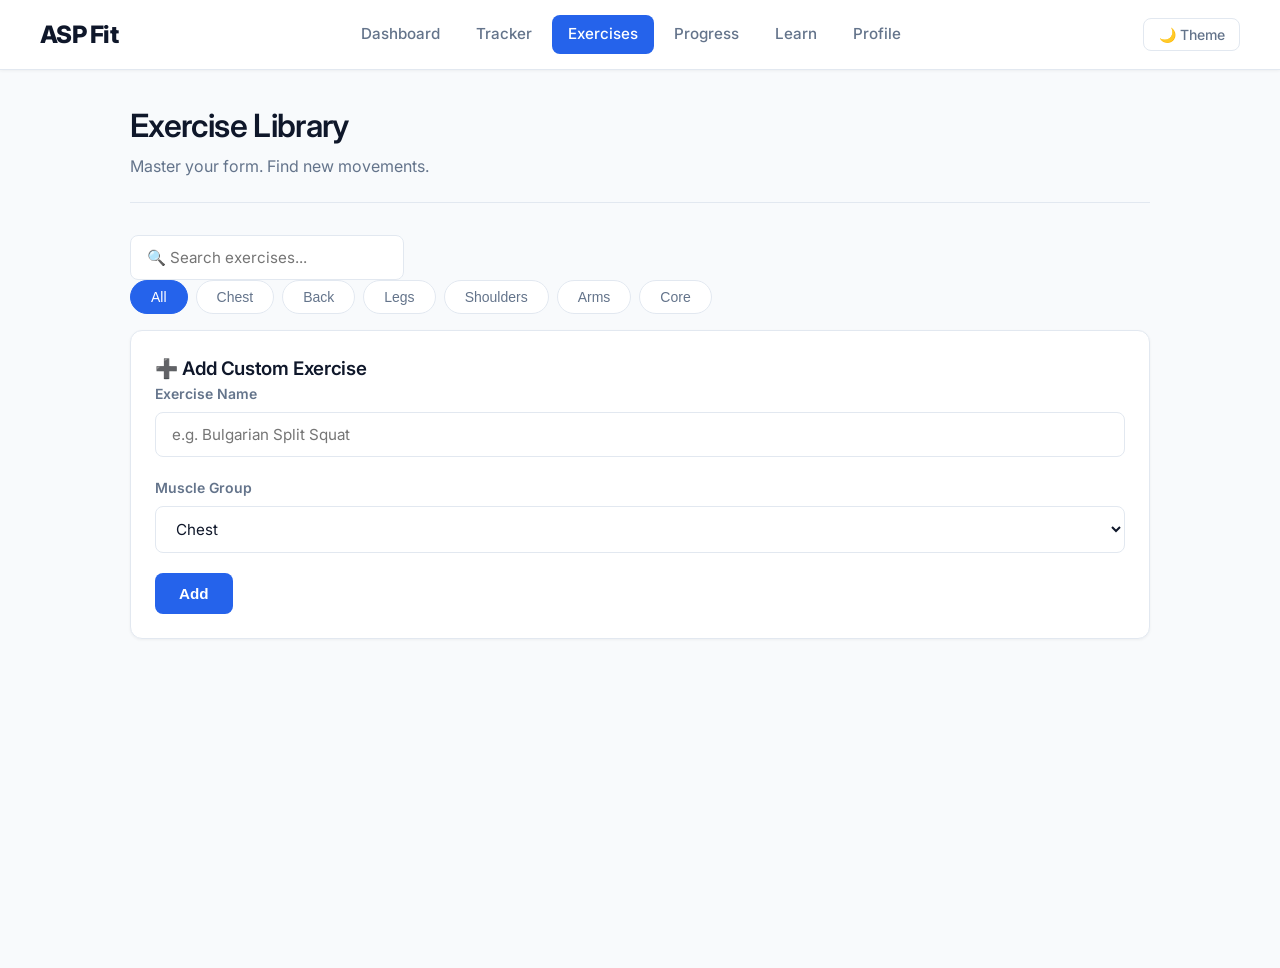
==== commit 7d6924f4: "exercise.html" ====
--- a/exercises.html
+++ b/exercises.html
@@ -13,9 +13,7 @@
 
     <!-- Top Navigation Bar -->
     <nav class="sidebar">
-        <div class="logo">
-            <h2>ASP Fit</h2>
-        </div>
+        <div class="logo"><h2>ASP Fit</h2></div>
         <ul class="nav-links">
             <li><a href="index.html">Dashboard</a></li>
             <li><a href="tracker.html">Tracker</a></li>
@@ -27,41 +25,42 @@
         <button class="nav-theme-btn" onclick="toggleTheme()">🌙 Theme</button>
     </nav>
 
-    <!-- Main Exercises Content -->
     <main class="exercises-content" role="main">
-        
+
         <header class="exercises-header">
-            <h1>Exercise Library</h1>
-            <p>Master your form and learn new movements.</p>
+            <div>
+                <h1>Exercise Library</h1>
+                <p>Master your form. Find new movements.</p>
+            </div>
         </header>
 
-        <!-- Filter Bar -->
-        <section class="filter-section">
-            <div class="filter-bar">
-                <button class="filter-btn active">All</button>
-                <button class="filter-btn">Chest</button>
-                <button class="filter-btn">Back</button>
-                <button class="filter-btn">Legs</button>
-                <button class="filter-btn">Shoulders</button>
-                <button class="filter-btn">Arms</button>
-                <button class="filter-btn">Core</button>
+        <!-- Search + Filter row -->
+        <div class="exercises-controls">
+            <div class="search-container">
+                <input type="text" id="exercise-search" placeholder="🔍 Search exercises...">
             </div>
-            
-            <!-- Search Bar -->
-            <div class="search-container">
-                <input type="text" id="exercise-search" placeholder="Search exercises...">
+            <div class="filter-bar" id="filter-bar">
+                <button class="filter-btn active" data-muscle="All">All</button>
+                <button class="filter-btn" data-muscle="Chest">Chest</button>
+                <button class="filter-btn" data-muscle="Back">Back</button>
+                <button class="filter-btn" data-muscle="Legs">Legs</button>
+                <button class="filter-btn" data-muscle="Shoulders">Shoulders</button>
+                <button class="filter-btn" data-muscle="Arms">Arms</button>
+                <button class="filter-btn" data-muscle="Core">Core</button>
             </div>
-        </section>
+        </div>
 
-        <!-- Exercise Grid -->
-        <section class="exercise-grid-section">
-                        <div class="card" style="margin-bottom: 20px;">
-                <h3 style="margin-bottom: 10px;">➕ Add Custom Exercise</h3>
-                <form id="add-custom-exercise-form">
+        <!-- Add Custom Exercise -->
+        <div class="card custom-exercise-form-card">
+            <h3>➕ Add Custom Exercise</h3>
+            <form id="add-custom-exercise-form">
+                <div class="custom-form-row">
                     <div class="input-group">
-                        <input type="text" id="custom-ex-name" placeholder="Exercise Name (e.g., Bulgarian Split Squat)" required>
+                        <label for="custom-ex-name">Exercise Name</label>
+                        <input type="text" id="custom-ex-name" placeholder="e.g. Bulgarian Split Squat" required>
                     </div>
                     <div class="input-group">
+                        <label for="custom-ex-muscle">Muscle Group</label>
                         <select id="custom-ex-muscle" required>
                             <option value="Chest">Chest</option>
                             <option value="Back">Back</option>
@@ -71,229 +70,19 @@
                             <option value="Core">Core</option>
                         </select>
                     </div>
-                    <button type="submit" class="btn-primary">Add Exercise</button>
-                </form>
-            </div>
-            <div class="exercise-grid" id="exercise-grid">
-                
-                <!-- ===== CHEST ===== -->
-                <div class="exercise-card card" data-muscle="Chest">
-                    <h3>Barbell Bench Press</h3>
-                    <span class="muscle-tag">Chest</span>
-                    <p style="margin-top:0.5rem; font-size:0.8rem; color:var(--text-secondary);">4 × 8–10 reps</p>
-                    <span class="difficulty-tag beginner">Beginner</span>
+                    <button type="submit" class="btn-primary">Add</button>
                 </div>
+            </form>
+        </div>
 
-                <div class="exercise-card card" data-muscle="Chest">
-                    <h3>Incline Dumbbell Press</h3>
-                    <span class="muscle-tag">Chest</span>
-                    <p style="margin-top:0.5rem; font-size:0.8rem; color:var(--text-secondary);">3 × 10–12 reps</p>
-                    <span class="difficulty-tag intermediate">Intermediate</span>
-                </div>
+        <!-- Exercise Count -->
+        <p class="exercise-count" id="exercise-count"></p>
 
-                <div class="exercise-card card" data-muscle="Chest">
-                    <h3>Cable Chest Fly</h3>
-                    <span class="muscle-tag">Chest</span>
-                    <p style="margin-top:0.5rem; font-size:0.8rem; color:var(--text-secondary);">3 × 12–15 reps</p>
-                    <span class="difficulty-tag beginner">Beginner</span>
-                </div>
+        <!-- Exercise Grid — rendered by JS -->
+        <div class="exercise-grid" id="exercise-grid"></div>
 
-                <div class="exercise-card card" data-muscle="Chest">
-                    <h3>Dips (Chest Variation)</h3>
-                    <span class="muscle-tag">Chest</span>
-                    <p style="margin-top:0.5rem; font-size:0.8rem; color:var(--text-secondary);">3 × 10–15 reps</p>
-                    <span class="difficulty-tag intermediate">Intermediate</span>
-                </div>
-
-                <div class="exercise-card card" data-muscle="Chest">
-                    <h3>Push-Ups</h3>
-                    <span class="muscle-tag">Chest</span>
-                    <p style="margin-top:0.5rem; font-size:0.8rem; color:var(--text-secondary);">3 × 15–20 reps</p>
-                    <span class="difficulty-tag beginner">Beginner</span>
-                </div>
-
-                <!-- ===== BACK ===== -->
-                <div class="exercise-card card" data-muscle="Back">
-                    <h3>Pull-Ups</h3>
-                    <span class="muscle-tag">Back</span>
-                    <p style="margin-top:0.5rem; font-size:0.8rem; color:var(--text-secondary);">4 × 6–10 reps</p>
-                    <span class="difficulty-tag intermediate">Intermediate</span>
-                </div>
-
-                <div class="exercise-card card" data-muscle="Back">
-                    <h3>Barbell Deadlift</h3>
-                    <span class="muscle-tag">Back</span>
-                    <p style="margin-top:0.5rem; font-size:0.8rem; color:var(--text-secondary);">4 × 5 reps</p>
-                    <span class="difficulty-tag advanced">Advanced</span>
-                </div>
-
-                <div class="exercise-card card" data-muscle="Back">
-                    <h3>Seated Cable Row</h3>
-                    <span class="muscle-tag">Back</span>
-                    <p style="margin-top:0.5rem; font-size:0.8rem; color:var(--text-secondary);">3 × 10–12 reps</p>
-                    <span class="difficulty-tag beginner">Beginner</span>
-                </div>
-
-                <div class="exercise-card card" data-muscle="Back">
-                    <h3>Lat Pulldown</h3>
-                    <span class="muscle-tag">Back</span>
-                    <p style="margin-top:0.5rem; font-size:0.8rem; color:var(--text-secondary);">3 × 10–12 reps</p>
-                    <span class="difficulty-tag beginner">Beginner</span>
-                </div>
-
-                <div class="exercise-card card" data-muscle="Back">
-                    <h3>Dumbbell Row</h3>
-                    <span class="muscle-tag">Back</span>
-                    <p style="margin-top:0.5rem; font-size:0.8rem; color:var(--text-secondary);">3 × 10–12 reps each</p>
-                    <span class="difficulty-tag beginner">Beginner</span>
-                </div>
-
-                <!-- ===== LEGS ===== -->
-                <div class="exercise-card card" data-muscle="Legs">
-                    <h3>Barbell Squat</h3>
-                    <span class="muscle-tag">Legs</span>
-                    <p style="margin-top:0.5rem; font-size:0.8rem; color:var(--text-secondary);">4 × 6–8 reps</p>
-                    <span class="difficulty-tag intermediate">Intermediate</span>
-                </div>
-
-                <div class="exercise-card card" data-muscle="Legs">
-                    <h3>Romanian Deadlift</h3>
-                    <span class="muscle-tag">Legs</span>
-                    <p style="margin-top:0.5rem; font-size:0.8rem; color:var(--text-secondary);">3 × 10–12 reps</p>
-                    <span class="difficulty-tag intermediate">Intermediate</span>
-                </div>
-
-                <div class="exercise-card card" data-muscle="Legs">
-                    <h3>Leg Press</h3>
-                    <span class="muscle-tag">Legs</span>
-                    <p style="margin-top:0.5rem; font-size:0.8rem; color:var(--text-secondary);">4 × 10–15 reps</p>
-                    <span class="difficulty-tag beginner">Beginner</span>
-                </div>
-
-                <div class="exercise-card card" data-muscle="Legs">
-                    <h3>Bulgarian Split Squat</h3>
-                    <span class="muscle-tag">Legs</span>
-                    <p style="margin-top:0.5rem; font-size:0.8rem; color:var(--text-secondary);">3 × 8–10 each leg</p>
-                    <span class="difficulty-tag advanced">Advanced</span>
-                </div>
-
-                <div class="exercise-card card" data-muscle="Legs">
-                    <h3>Leg Curl</h3>
-                    <span class="muscle-tag">Legs</span>
-                    <p style="margin-top:0.5rem; font-size:0.8rem; color:var(--text-secondary);">3 × 12–15 reps</p>
-                    <span class="difficulty-tag beginner">Beginner</span>
-                </div>
-
-                <!-- ===== SHOULDERS ===== -->
-                <div class="exercise-card card" data-muscle="Shoulders">
-                    <h3>Overhead Press</h3>
-                    <span class="muscle-tag">Shoulders</span>
-                    <p style="margin-top:0.5rem; font-size:0.8rem; color:var(--text-secondary);">4 × 6–8 reps</p>
-                    <span class="difficulty-tag intermediate">Intermediate</span>
-                </div>
-
-                <div class="exercise-card card" data-muscle="Shoulders">
-                    <h3>Lateral Raises</h3>
-                    <span class="muscle-tag">Shoulders</span>
-                    <p style="margin-top:0.5rem; font-size:0.8rem; color:var(--text-secondary);">3 × 15–20 reps</p>
-                    <span class="difficulty-tag beginner">Beginner</span>
-                </div>
-
-                <div class="exercise-card card" data-muscle="Shoulders">
-                    <h3>Face Pulls</h3>
-                    <span class="muscle-tag">Shoulders</span>
-                    <p style="margin-top:0.5rem; font-size:0.8rem; color:var(--text-secondary);">3 × 15–20 reps</p>
-                    <span class="difficulty-tag beginner">Beginner</span>
-                </div>
-
-                <div class="exercise-card card" data-muscle="Shoulders">
-                    <h3>Arnold Press</h3>
-                    <span class="muscle-tag">Shoulders</span>
-                    <p style="margin-top:0.5rem; font-size:0.8rem; color:var(--text-secondary);">3 × 10–12 reps</p>
-                    <span class="difficulty-tag intermediate">Intermediate</span>
-                </div>
-
-                <div class="exercise-card card" data-muscle="Shoulders">
-                    <h3>Rear Delt Fly</h3>
-                    <span class="muscle-tag">Shoulders</span>
-                    <p style="margin-top:0.5rem; font-size:0.8rem; color:var(--text-secondary);">3 × 15 reps</p>
-                    <span class="difficulty-tag beginner">Beginner</span>
-                </div>
-
-                <!-- ===== ARMS ===== -->
-                <div class="exercise-card card" data-muscle="Arms">
-                    <h3>Barbell Curl</h3>
-                    <span class="muscle-tag">Arms</span>
-                    <p style="margin-top:0.5rem; font-size:0.8rem; color:var(--text-secondary);">3 × 10–12 reps</p>
-                    <span class="difficulty-tag beginner">Beginner</span>
-                </div>
-
-                <div class="exercise-card card" data-muscle="Arms">
-                    <h3>Tricep Pushdown</h3>
-                    <span class="muscle-tag">Arms</span>
-                    <p style="margin-top:0.5rem; font-size:0.8rem; color:var(--text-secondary);">3 × 12–15 reps</p>
-                    <span class="difficulty-tag beginner">Beginner</span>
-                </div>
-
-                <div class="exercise-card card" data-muscle="Arms">
-                    <h3>Hammer Curl</h3>
-                    <span class="muscle-tag">Arms</span>
-                    <p style="margin-top:0.5rem; font-size:0.8rem; color:var(--text-secondary);">3 × 12 reps each</p>
-                    <span class="difficulty-tag beginner">Beginner</span>
-                </div>
-
-                <div class="exercise-card card" data-muscle="Arms">
-                    <h3>Skull Crushers</h3>
-                    <span class="muscle-tag">Arms</span>
-                    <p style="margin-top:0.5rem; font-size:0.8rem; color:var(--text-secondary);">3 × 10–12 reps</p>
-                    <span class="difficulty-tag intermediate">Intermediate</span>
-                </div>
-
-                <div class="exercise-card card" data-muscle="Arms">
-                    <h3>Concentration Curl</h3>
-                    <span class="muscle-tag">Arms</span>
-                    <p style="margin-top:0.5rem; font-size:0.8rem; color:var(--text-secondary);">3 × 12 reps each</p>
-                    <span class="difficulty-tag beginner">Beginner</span>
-                </div>
-
-                <!-- ===== CORE ===== -->
-                <div class="exercise-card card" data-muscle="Core">
-                    <h3>Plank</h3>
-                    <span class="muscle-tag">Core</span>
-                    <p style="margin-top:0.5rem; font-size:0.8rem; color:var(--text-secondary);">3 × 45–60 seconds</p>
-                    <span class="difficulty-tag beginner">Beginner</span>
-                </div>
-
-                <div class="exercise-card card" data-muscle="Core">
-                    <h3>Cable Crunch</h3>
-                    <span class="muscle-tag">Core</span>
-                    <p style="margin-top:0.5rem; font-size:0.8rem; color:var(--text-secondary);">3 × 15–20 reps</p>
-                    <span class="difficulty-tag beginner">Beginner</span>
-                </div>
-
-                <div class="exercise-card card" data-muscle="Core">
-                    <h3>Hanging Leg Raise</h3>
-                    <span class="muscle-tag">Core</span>
-                    <p style="margin-top:0.5rem; font-size:0.8rem; color:var(--text-secondary);">3 × 12–15 reps</p>
-                    <span class="difficulty-tag intermediate">Intermediate</span>
-                </div>
-
-                <div class="exercise-card card" data-muscle="Core">
-                    <h3>Ab Wheel Rollout</h3>
-                    <span class="muscle-tag">Core</span>
-                    <p style="margin-top:0.5rem; font-size:0.8rem; color:var(--text-secondary);">3 × 10 reps</p>
-                    <span class="difficulty-tag advanced">Advanced</span>
-                </div>
-
-                <div class="exercise-card card" data-muscle="Core">
-                    <h3>Russian Twist</h3>
-                    <span class="muscle-tag">Core</span>
-                    <p style="margin-top:0.5rem; font-size:0.8rem; color:var(--text-secondary);">3 × 20 reps</p>
-                    <span class="difficulty-tag beginner">Beginner</span>
-                </div>
-
-            </div>
-        </section>
+        <!-- Toast -->
+        <div id="ex-toast" class="toast"></div>
 
     </main>
 
@@ -301,4 +90,3 @@
     <script src="JS/exercises.js"></script>
 </body>
 </html>
-
--- a/CSS/components.css
+++ b/CSS/components.css
@@ -6,7 +6,7 @@
     top: 0;
     left: 0;
     width: 100%;
-    height: 64px;
+    height: 70px;
     background-color: var(--bg-surface);
     border-bottom: 1px solid var(--border-color);
     display: flex;
@@ -18,10 +18,11 @@
 }
 
 .sidebar .logo h2 {
-    color: var(--accent-blue);
-    font-size: 1.25rem;
-    font-weight: 700;
+    color: var(--text-primary);
+    font-size: 1.5rem;
+    font-weight: 800;
     white-space: nowrap;
+    letter-spacing: -0.03em;
 }
 
 .nav-links {
@@ -39,11 +40,11 @@
 
 .nav-links a {
     display: block;
-    padding: 0.5rem 0.9rem;
+    padding: 0.5rem 1rem;
     border-radius: 8px;
     color: var(--text-secondary);
     font-weight: 500;
-    font-size: 0.9rem;
+    font-size: 0.95rem;
     transition: all 0.2s ease;
     white-space: nowrap;
 }
@@ -86,7 +87,7 @@
     width: 100%;
     max-width: 1100px;
     padding: 2rem 2.5rem;
-    padding-top: calc(64px + 2rem);
+    padding-top: calc(70px + 2rem);
 }
 
 /* --- Cards --- */
--- a/CSS/pages.css
+++ b/CSS/pages.css
@@ -1,20 +1,74 @@
+/* ================================
+   DASHBOARD - index.html
+================================ */
 .dashboard-header {
-    margin-bottom: 2rem;
-    padding-bottom: 1.5rem;
-    border-bottom: 1px solid var(--border-color);
+    display: flex;
+    justify-content: space-between;
+    align-items: center;
+    margin-bottom: 1.75rem;
+    flex-wrap: wrap;
+    gap: 1rem;
 }
 
 .dashboard-header h1 {
+    font-size: 1.75rem;
+    margin-bottom: 0.25rem;
+}
+
+.streak-badge {
+    display: inline-block;
+    font-size: 0.9rem;
+    font-weight: 600;
+    color: var(--accent-blue);
+    margin: 0;
+}
+
+/* 4 stats cards in a row */
+.stats-grid {
+    display: grid;
+    grid-template-columns: repeat(4, 1fr);
+    gap: 1rem;
+    margin-bottom: 1.75rem;
+}
+
+.stat-card {
+    display: flex;
+    align-items: center;
+    gap: 1rem;
+    padding: 1.25rem 1.5rem !important;
+}
+
+.stat-icon {
     font-size: 2rem;
-    margin-bottom: 0.5rem;
-}
-
+    line-height: 1;
+}
+
+.stat-info {
+    display: flex;
+    flex-direction: column;
+}
+
+.stat-value {
+    font-size: 1.75rem;
+    font-weight: 800;
+    color: var(--text-primary);
+    line-height: 1;
+}
+
+.stat-label {
+    font-size: 0.78rem;
+    color: var(--text-secondary);
+    margin-top: 0.25rem;
+    font-weight: 500;
+}
+
+/* Quote banner */
 .daily-quote-section {
-    margin-bottom: 2rem;
+    margin-bottom: 1.75rem;
 }
 
 .daily-quote-section blockquote {
-    font-size: 1.1rem;
+    font-size: 1.05rem;
     font-style: italic;
     color: var(--accent-blue);
     border-left: 4px solid var(--accent-blue);
@@ -24,23 +78,29 @@
     margin: 0;
 }
 
-.daily-task-section {
-    margin-bottom: 2rem;
+/* 2-column grid below quote */
+.dashboard-grid {
+    display: grid;
+    grid-template-columns: 1fr 1.5fr;
+    gap: 1.5rem;
 }
 
 .daily-task-section h2,
 .recent-activity-section h2 {
-    font-size: 1.1rem;
+    font-size: 0.8rem;
     margin-bottom: 1rem;
     color: var(--text-secondary);
     text-transform: uppercase;
-    letter-spacing: 0.05em;
+    letter-spacing: 0.08em;
+    font-weight: 600;
 }
 
 .task-card {
     display: flex;
     align-items: center;
     gap: 1rem;
+    padding: 1rem 1.25rem !important;
+    margin-bottom: 1rem;
 }
 
 .task-card input[type="checkbox"] {
@@ -48,6 +108,7 @@
     height: 20px;
     accent-color: var(--accent-blue);
     cursor: pointer;
+    flex-shrink: 0;
 }
 
 .task-card label {
@@ -56,15 +117,23 @@
     cursor: pointer;
 }
 
+.quick-actions {
+    display: flex;
+    gap: 0.75rem;
+    margin-top: 1rem;
+    flex-wrap: wrap;
+}
+
 .activity-card {
     display: flex;
     justify-content: space-between;
     align-items: center;
-}
-
-.activity-card span {
-    color: var(--text-secondary);
-    font-size: 0.875rem;
+    margin-bottom: 0.75rem;
+    padding: 1rem 1.25rem !important;
+}
+
+.activity-card:last-child {
+    margin-bottom: 0;
 }
 
 .empty-state {
@@ -74,57 +143,215 @@
     border: 2px dashed var(--border-color);
     border-radius: var(--border-radius);
 }
+
+/* Responsive */
+@media (max-width: 900px) {
+    .stats-grid { grid-template-columns: repeat(2, 1fr); }
+    .dashboard-grid { grid-template-columns: 1fr; }
+}
+@media (max-width: 480px) {
+    .stats-grid { grid-template-columns: repeat(2, 1fr); }
+}
+
+
 
 /* ================================
    TRACKER - tracker.html
 ================================ */
 .tracker-header {
-    margin-bottom: 2rem;
-    padding-bottom: 1.5rem;
-    border-bottom: 1px solid var(--border-color);
-}
-
-.tracker-header h1 {
-    font-size: 2rem;
-    margin-bottom: 0.25rem;
-}
-
-.tracker-header p {
-    color: var(--text-secondary);
-}
-
-.tracker-controls {
-    display: flex;
-    gap: 1rem;
-    align-items: center;
+    margin-bottom: 1.5rem;
+}
+.tracker-header h1 { font-size: 1.75rem; margin-bottom: 0.25rem; }
+.tracker-header p { color: var(--text-secondary); }
+
+/* Two timer cards side by side */
+.timers-row {
+    display: grid;
+    grid-template-columns: 1fr 1fr;
+    gap: 1.25rem;
+    margin-bottom: 1.5rem;
+}
+
+.timer-card {
+    padding: 1.25rem 1.5rem !important;
+}
+
+.timer-label {
+    font-size: 0.78rem;
+    text-transform: uppercase;
+    letter-spacing: 0.08em;
+    color: var(--text-secondary);
+    font-weight: 600;
+    margin-bottom: 0.5rem;
+}
+
+.stopwatch-display {
+    font-family: 'Courier New', monospace;
+    font-size: 2.25rem;
+    font-weight: 700;
+    color: var(--accent-blue);
+    letter-spacing: 0.05em;
+    margin-bottom: 0.75rem;
+}
+
+.stopwatch-controls {
+    display: flex;
+    gap: 0.5rem;
+}
+
+/* Rest duration pill buttons */
+.rest-duration-select {
+    display: flex;
+    gap: 0.4rem;
     flex-wrap: wrap;
-    margin-bottom: 1.5rem;
-}
-
-/* Date + Split side by side */
+    margin-bottom: 0.5rem;
+}
+
+.rest-btn {
+    padding: 0.3rem 0.7rem;
+    border: 1px solid var(--border-color);
+    border-radius: 20px;
+    background: none;
+    font-size: 0.78rem;
+    font-weight: 600;
+    cursor: pointer;
+    color: var(--text-secondary);
+    transition: all 0.2s;
+    font-family: inherit;
+}
+
+.rest-btn.active,
+.rest-btn:hover {
+    background: var(--accent-blue);
+    color: #fff;
+    border-color: var(--accent-blue);
+}
+
+/* Session metadata */
 .session-metadata {
     display: flex;
     gap: 1.5rem;
     margin-bottom: 1.5rem;
     flex-wrap: wrap;
 }
-
 .session-metadata .input-group {
     flex: 1;
-    min-width: 180px;
+    min-width: 160px;
     margin-bottom: 0;
 }
 
-/* Exercises heading */
-#exercise-list-container h3 {
+.section-label {
+    font-size: 0.78rem;
+    text-transform: uppercase;
+    letter-spacing: 0.08em;
+    color: var(--text-secondary);
+    font-weight: 600;
+    margin-bottom: 1rem;
+}
+
+/* Exercise block */
+.exercise-block {
+    background: var(--bg-surface);
+    border: 1px solid var(--border-color);
+    border-radius: var(--border-radius);
+    padding: 1.25rem;
+    margin-bottom: 1rem;
+}
+
+.exercise-block-header {
+    display: flex;
+    gap: 0.75rem;
+    align-items: center;
+    margin-bottom: 1rem;
+}
+
+.exercise-name-input {
+    flex: 1;
+    font-weight: 600;
     font-size: 1rem;
+}
+
+.remove-block-btn {
+    background: none;
+    border: 1px solid var(--border-color);
+    border-radius: 6px;
+    width: 32px;
+    height: 32px;
+    cursor: pointer;
+    color: var(--text-secondary);
+    font-size: 0.85rem;
+    transition: all 0.2s;
+    flex-shrink: 0;
+}
+.remove-block-btn:hover { background: #FEE2E2; border-color: #DC2626; color: #DC2626; }
+
+/* Sets table header */
+.sets-table-header {
+    display: grid;
+    grid-template-columns: 50px 1fr 1fr 40px;
+    gap: 0.5rem;
+    padding: 0 0 0.5rem 0;
+    border-bottom: 1px solid var(--border-color);
+    margin-bottom: 0.5rem;
+    font-size: 0.75rem;
+    font-weight: 600;
+    color: var(--text-secondary);
     text-transform: uppercase;
     letter-spacing: 0.05em;
-    color: var(--text-secondary);
-    margin-bottom: 1rem;
-}
-
-/* Action buttons row at the bottom of the form */
+}
+
+/* Set row */
+.set-row {
+    display: grid;
+    grid-template-columns: 50px 1fr 1fr 40px;
+    gap: 0.5rem;
+    align-items: center;
+    padding: 0.4rem 0;
+}
+
+.set-number {
+    font-size: 0.85rem;
+    color: var(--text-secondary);
+    font-weight: 600;
+}
+
+.set-row input[type="number"] {
+    width: 100% !important;
+    text-align: center;
+    padding: 0.5rem;
+}
+
+.set-row input[type="checkbox"] {
+    width: 20px;
+    height: 20px;
+    accent-color: var(--accent-blue);
+    cursor: pointer;
+    justify-self: center;
+}
+
+.set-row input[type="checkbox"]:checked ~ * {
+    opacity: 0.5;
+    text-decoration: line-through;
+}
+
+/* Add Set button */
+.btn-add-set {
+    margin-top: 0.75rem;
+    background: none;
+    border: 1px dashed var(--border-color);
+    border-radius: 8px;
+    padding: 0.5rem 1rem;
+    font-size: 0.85rem;
+    cursor: pointer;
+    color: var(--accent-blue);
+    font-weight: 600;
+    width: 100%;
+    transition: all 0.2s;
+    font-family: inherit;
+}
+.btn-add-set:hover { background: rgba(37,99,235,0.05); border-color: var(--accent-blue); }
+
+/* Form actions */
 .form-actions {
     display: flex;
     gap: 1rem;
@@ -133,73 +360,29 @@
     border-top: 1px solid var(--border-color);
 }
 
-.stopwatch-section {
-    margin-top: 1rem;
-    padding: 1rem 1.25rem;
-    border: 1px solid var(--border-color);
-    border-radius: var(--border-radius);
-    background-color: var(--bg-surface);
-}
-
-.stopwatch-title {
-    font-size: 0.875rem;
-    text-transform: uppercase;
-    letter-spacing: 0.05em;
-    color: var(--text-secondary);
-    margin-bottom: 0.5rem;
-}
-
-.stopwatch-display {
-    font-family: 'Courier New', monospace;
-    font-size: 2.5rem;
-    font-weight: 700;
-    color: var(--accent-blue);
-    margin-bottom: 1rem;
-    letter-spacing: 0.05em;
-}
-
-.stopwatch-controls {
-    display: flex;
-    gap: 0.5rem;
-}
-
-.set-row {
-    display: flex;
-    align-items: center;
-    gap: 0.75rem;
-    margin-bottom: 0.75rem;
-}
-
-.set-row .set-number {
-    min-width: 45px;
-    font-size: 0.875rem;
-    color: var(--text-secondary);
-}
-
-.set-row input[type="number"] {
-    width: 85px !important;
-    text-align: center;
-}
-
-.set-row input[type="checkbox"] {
-    width: 18px;
-    height: 18px;
-    accent-color: var(--accent-blue);
-    cursor: pointer;
-}
-
-.exercise-block {
-    background: var(--bg-surface);
-    border: 1px solid var(--border-color);
-    border-radius: var(--border-radius);
-    padding: 1.5rem;
-    margin-bottom: 1rem;
-}
-
-.exercise-block h4 {
-    margin-bottom: 1rem;
-    font-size: 1rem;
-}
+/* Toast notification */
+.toast {
+    position: fixed;
+    bottom: 2rem;
+    left: 50%;
+    transform: translateX(-50%) translateY(100px);
+    padding: 0.85rem 1.75rem;
+    border-radius: 10px;
+    font-weight: 600;
+    font-size: 0.95rem;
+    z-index: 999;
+    transition: transform 0.3s ease;
+    pointer-events: none;
+}
+.toast.show { transform: translateX(-50%) translateY(0); }
+.toast-success { background: #10B981; color: #fff; }
+.toast-error { background: #EF4444; color: #fff; }
+
+@media (max-width: 768px) {
+    .timers-row { grid-template-columns: 1fr; }
+}
+
+
 
 /* ================================
    EXERCISE LIBRARY - exercises.html
@@ -311,46 +494,103 @@
    PROGRESS - progress.html
 ================================ */
 .progress-header {
-    margin-bottom: 2rem;
-    padding-bottom: 1.5rem;
-    border-bottom: 1px solid var(--border-color);
-}
-
-.progress-header h1 {
-    font-size: 2rem;
-    margin-bottom: 0.25rem;
-}
-
-.progress-header p {
-    color: var(--text-secondary);
-}
-
-/* 2-column grid: Chart spans full width, then heatmap and PR side by side */
+    display: flex;
+    justify-content: space-between;
+    align-items: center;
+    margin-bottom: 1.75rem;
+    flex-wrap: wrap;
+    gap: 1rem;
+}
+.progress-header h1 { font-size: 1.75rem; margin-bottom: 0.25rem; }
+.progress-header p { color: var(--text-secondary); }
+
+/* 4 mini stats across the top */
+.progress-stats-row {
+    display: grid;
+    grid-template-columns: repeat(4, 1fr);
+    gap: 1rem;
+    margin-bottom: 1.5rem;
+}
+
+.progress-stat {
+    display: flex;
+    flex-direction: column;
+    align-items: center;
+    padding: 1.25rem !important;
+    text-align: center;
+}
+
+.progress-stat-value {
+    font-size: 1.75rem;
+    font-weight: 800;
+    color: var(--accent-blue);
+    line-height: 1;
+}
+
+.progress-stat-label {
+    font-size: 0.75rem;
+    color: var(--text-secondary);
+    font-weight: 500;
+    margin-top: 0.35rem;
+}
+
+/* Analytics grid */
 .analytics-grid {
     display: grid;
     grid-template-columns: 1fr 1fr;
-    grid-template-rows: auto auto;
     gap: 1.5rem;
 }
 
 .chart-section {
-    grid-column: 1 / -1; /* Full width */
+    grid-column: 1 / -1;
 }
 
 .chart-container {
     position: relative;
-    height: 280px;
+    height: 260px;
     margin-top: 1rem;
 }
 
-.heatmap-section {
-    grid-column: 1;
-}
-
-.pr-section {
-    grid-column: 2;
-}
-
+.progress-sub {
+    font-size: 0.8rem;
+    color: var(--text-secondary);
+    margin-bottom: 1rem;
+}
+
+/* Heatmap */
+.heatmap-grid {
+    display: grid;
+    grid-template-columns: repeat(12, 1fr);
+    gap: 3px;
+    margin-bottom: 0.75rem;
+}
+
+.heatmap-cell {
+    width: 100%;
+    aspect-ratio: 1;
+    border-radius: 2px;
+}
+
+.heatmap-cell.level-0 { background-color: #E2E8F0; }
+.heatmap-cell.level-1 { background-color: #BFDBFE; }
+.heatmap-cell.level-2 { background-color: #60A5FA; }
+.heatmap-cell.level-3 { background-color: var(--accent-blue); }
+
+.heatmap-legend {
+    display: flex;
+    align-items: center;
+    gap: 4px;
+    font-size: 0.75rem;
+    color: var(--text-secondary);
+}
+
+.heatmap-legend .heatmap-cell {
+    width: 12px;
+    height: 12px;
+    flex-shrink: 0;
+}
+
+/* PR List */
 .pr-list {
     list-style: none;
     padding: 0;
@@ -365,98 +605,216 @@
     border-bottom: 1px solid var(--border-color);
 }
 
-.pr-item:last-child {
-    border-bottom: none;
-}
-
-.pr-info strong {
-    display: block;
-    margin-bottom: 2px;
-}
-
+.pr-item:last-child { border-bottom: none; }
+
+.pr-info strong { display: block; margin-bottom: 2px; }
 .pr-info span {
     font-size: 0.875rem;
     color: var(--text-secondary);
 }
 
-.pr-date {
-    font-size: 0.8rem;
-    color: var(--text-secondary);
-}
-
-.heatmap-grid {
-    margin-top: 1rem;
-    min-height: 80px;
-    background: rgba(37, 99, 235, 0.05);
-    border-radius: 8px;
-    padding: 1rem;
-    display: flex;
-    align-items: center;
-    justify-content: center;
-    color: var(--text-secondary);
-    font-size: 0.875rem;
-}
-
-/* On mobile, stack to single column */
+.pr-badge {
+    font-size: 0.75rem;
+    font-weight: 700;
+    background: rgba(245, 158, 11, 0.1);
+    color: #D97706;
+    padding: 0.2rem 0.6rem;
+    border-radius: 20px;
+}
+
 @media (max-width: 768px) {
-    .analytics-grid {
-        grid-template-columns: 1fr;
-    }
-    .chart-section,
-    .heatmap-section,
-    .pr-section {
-        grid-column: 1;
-    }
-}
+    .progress-stats-row { grid-template-columns: repeat(2, 1fr); }
+    .analytics-grid { grid-template-columns: 1fr; }
+    .chart-section { grid-column: 1; }
+    .heatmap-grid { grid-template-columns: repeat(7, 1fr); }
+}
+
+
 
 /* ================================
    KNOWLEDGE HUB - learn.html
 ================================ */
 .learn-header {
-    margin-bottom: 2rem;
-    padding-bottom: 1.5rem;
+    margin-bottom: 1.5rem;
+}
+.learn-header h1 { font-size: 1.75rem; margin-bottom: 0.25rem; }
+.learn-header p { color: var(--text-secondary); }
+
+.learn-filter-bar {
+    margin-bottom: 1.5rem;
+}
+
+/* Article grid */
+.articles-grid {
+    display: grid;
+    grid-template-columns: repeat(3, 1fr);
+    gap: 1.25rem;
+}
+
+/* Article card */
+.article-card {
+    cursor: pointer;
+    padding: 0 !important;
+    overflow: hidden;
+    transition: transform 0.2s ease, box-shadow 0.2s ease;
+}
+
+.article-card:hover {
+    transform: translateY(-4px);
+    box-shadow: var(--shadow-md);
+}
+
+.article-emoji-banner {
+    background: linear-gradient(135deg, rgba(37,99,235,0.1), rgba(37,99,235,0.03));
+    font-size: 2.5rem;
+    padding: 1.25rem 1.5rem;
     border-bottom: 1px solid var(--border-color);
-}
-
-.learn-header h1 {
-    font-size: 2rem;
-    margin-bottom: 0.25rem;
-}
-
-.learn-header p {
-    color: var(--text-secondary);
-}
-
-.articles-grid {
-    display: grid;
-    grid-template-columns: repeat(2, 1fr);
-    gap: 1.5rem;
-}
-
-.article-card h3 {
-    font-size: 1.1rem;
-    margin-bottom: 0.5rem;
-}
-
-.article-card .article-category {
-    font-size: 0.75rem;
-    font-weight: 600;
+    line-height: 1;
+}
+
+.article-content {
+    padding: 1.25rem 1.5rem;
+}
+
+.article-category {
+    font-size: 0.72rem;
+    font-weight: 700;
     color: var(--accent-blue);
     text-transform: uppercase;
-    letter-spacing: 0.05em;
+    letter-spacing: 0.08em;
+    display: block;
+    margin-bottom: 0.5rem;
+}
+
+.article-card h3 {
+    font-size: 1rem;
+    font-weight: 700;
+    margin-bottom: 0.5rem;
+    line-height: 1.4;
+}
+
+.article-card p {
+    color: var(--text-secondary);
+    font-size: 0.875rem;
+    margin-bottom: 1rem;
+    line-height: 1.5;
+}
+
+.btn-read-more {
+    font-size: 0.85rem;
+    font-weight: 600;
+    color: var(--accent-blue);
+    display: inline-block;
+}
+
+/* ---- ARTICLE MODAL ---- */
+.modal {
+    position: fixed;
+    inset: 0;
+    z-index: 500;
+    display: flex;
+    align-items: center;
+    justify-content: center;
+    opacity: 0;
+    pointer-events: none;
+    transition: opacity 0.25s ease;
+}
+
+.modal.open {
+    opacity: 1;
+    pointer-events: all;
+}
+
+.modal-overlay {
+    position: absolute;
+    inset: 0;
+    background: rgba(0,0,0,0.5);
+    backdrop-filter: blur(4px);
+}
+
+.modal-content {
+    position: relative;
+    background: var(--bg-surface);
+    border-radius: 16px;
+    width: 100%;
+    max-width: 680px;
+    max-height: 85vh;
+    overflow-y: auto;
+    padding: 2rem;
+    z-index: 1;
+    transform: translateY(24px);
+    transition: transform 0.25s ease;
+    box-shadow: 0 25px 50px -12px rgba(0,0,0,0.25);
+}
+
+.modal.open .modal-content {
+    transform: translateY(0);
+}
+
+.modal-header {
+    display: flex;
+    justify-content: space-between;
+    align-items: center;
     margin-bottom: 0.75rem;
 }
 
-.article-card p {
-    color: var(--text-secondary);
-    font-size: 0.9rem;
+.modal-close-btn {
+    background: none;
+    border: 1px solid var(--border-color);
+    border-radius: 8px;
+    width: 34px;
+    height: 34px;
+    cursor: pointer;
+    font-size: 1rem;
+    color: var(--text-secondary);
+    transition: all 0.2s;
+}
+.modal-close-btn:hover { background: #FEE2E2; color: #DC2626; border-color: #DC2626; }
+
+#modal-title {
+    font-size: 1.4rem;
+    margin-bottom: 1.5rem;
+    line-height: 1.3;
+}
+
+.modal-body h3 {
+    font-size: 1rem;
+    margin: 1.25rem 0 0.5rem;
+    color: var(--text-primary);
+}
+
+.modal-body p {
+    color: var(--text-secondary);
+    line-height: 1.7;
+    margin-bottom: 0.75rem;
+    font-size: 0.95rem;
+}
+
+.modal-body ul {
+    padding-left: 1.25rem;
     margin-bottom: 1rem;
 }
 
-.btn-read-more {
-    font-size: 0.875rem;
-    padding: 0.5rem 1rem;
-}
+.modal-body ul li {
+    color: var(--text-secondary);
+    font-size: 0.95rem;
+    line-height: 1.7;
+    margin-bottom: 0.3rem;
+}
+
+.modal-body strong {
+    color: var(--text-primary);
+}
+
+@media (max-width: 900px) {
+    .articles-grid { grid-template-columns: repeat(2, 1fr); }
+}
+@media (max-width: 600px) {
+    .articles-grid { grid-template-columns: 1fr; }
+    .modal-content { padding: 1.5rem; margin: 1rem; }
+}
+
+
 
 /* ================================
    PROFILE - profile.html
@@ -473,12 +831,8 @@
 }
 
 .profile-header h1 {
-    font-size: 2rem;
-    margin-bottom: 0.25rem;
-}
-
-.profile-header p {
-    color: var(--text-secondary);
+    padding-bottom: 1.5rem;
+    border-bottom: 1px solid var(--border-color);
 }
 
 .profile-info-layout {
@@ -488,30 +842,45 @@
 }
 
 .profile-avatar {
-    width: 70px;
-    height: 70px;
+    width: 64px;
+    height: 64px;
     border-radius: 50%;
-    background-color: var(--accent-blue);
+    background: var(--accent-blue);
+    color: #fff;
+    font-size: 1.25rem;
+    font-weight: 800;
     display: flex;
     align-items: center;
     justify-content: center;
-    font-size: 1.5rem;
-    font-weight: 700;
-    color: #FFFFFF;
     flex-shrink: 0;
+    letter-spacing: -0.03em;
+}
+
+.user-details h1 {
+    font-size: 1.4rem;
+    margin-bottom: 0.15rem;
 }
 
 .join-date {
-    color: var(--text-secondary);
-    font-size: 0.9rem;
-    margin-top: 0.25rem;
-}
-
-.goals-form {
-    max-width: 100%;
-}
-
-/* 2-column grid: Goals on left, Achievements on right */
+    font-size: 0.85rem;
+    color: var(--text-secondary);
+    margin-bottom: 0.35rem;
+}
+
+.profile-mini-stats {
+    display: flex;
+    align-items: center;
+    gap: 0.5rem;
+    font-size: 0.85rem;
+    color: var(--text-secondary);
+    font-weight: 500;
+}
+
+.profile-mini-stats .dot {
+    opacity: 0.4;
+}
+
+/* 2-column layout */
 .profile-grid {
     display: grid;
     grid-template-columns: 1fr 1fr;
@@ -519,11 +888,68 @@
     align-items: start;
 }
 
-/* Badges grid inside the achievements card */
+/* Goals form */
+.goals-section h2,
+.achievements-section h2 {
+    font-size: 1rem;
+    margin-bottom: 1.25rem;
+}
+
+.goals-form {
+    max-width: 100%;
+}
+
+.goals-saved-msg {
+    color: #10B981;
+    font-weight: 600;
+    font-size: 0.875rem;
+    margin-top: 0.75rem;
+}
+
+/* Danger zone */
+.danger-zone {
+    margin-top: 1.5rem;
+    padding-top: 1.25rem;
+    border-top: 1px solid #FEE2E2;
+    display: flex;
+    justify-content: space-between;
+    align-items: center;
+    gap: 1rem;
+}
+
+.danger-zone p {
+    font-size: 0.875rem;
+    color: #EF4444;
+    font-weight: 500;
+}
+
+.btn-danger {
+    background: none;
+    border: 1px solid #EF4444;
+    color: #EF4444;
+    padding: 0.5rem 1rem;
+    border-radius: 8px;
+    font-size: 0.875rem;
+    font-weight: 600;
+    cursor: pointer;
+    font-family: inherit;
+    transition: all 0.2s;
+    white-space: nowrap;
+}
+.btn-danger:hover { background: #FEE2E2; }
+
+/* Achievements */
+.profile-sub {
+    font-size: 0.8rem;
+    color: var(--text-secondary);
+    margin-top: -0.75rem;
+    margin-bottom: 1rem;
+}
+
 .badges-grid {
     display: grid;
-    grid-template-columns: repeat(3, 1fr);
-    gap: 1rem;
+    grid-template-columns: repeat(4, 1fr);
+    gap: 0.75rem;
     margin-top: 1rem;
 }
 
@@ -532,50 +958,62 @@
     flex-direction: column;
     align-items: center;
     justify-content: center;
-    padding: 1rem 0.5rem;
+    padding: 1rem 0.5rem 0.75rem;
     border-radius: var(--border-radius);
     text-align: center;
     border: 2px solid var(--border-color);
     transition: all 0.2s ease;
+    gap: 0.25rem;
 }
 
 .badge p {
-    font-size: 0.75rem;
-    font-weight: 600;
-    margin-top: 0.5rem;
-    color: var(--text-secondary);
+    font-size: 0.7rem;
+    font-weight: 700;
+    color: var(--text-secondary);
+    margin: 0;
+    line-height: 1.2;
 }
 
 .badge-icon {
-    font-size: 1.75rem;
+    font-size: 1.5rem;
     line-height: 1;
-}
-
-/* Earned badge — golden glow */
+    margin-bottom: 0.25rem;
+}
+
 .badge.earned {
     border-color: #F59E0B;
-    background-color: rgba(245, 158, 11, 0.08);
+    background: rgba(245, 158, 11, 0.06);
 }
 
 .badge.earned p {
     color: var(--text-primary);
 }
 
-/* Locked badge — faded out */
 .badge.locked {
-    opacity: 0.4;
+    opacity: 0.38;
     filter: grayscale(1);
 }
 
-/* Mobile: stack to single column */
+.badge-earned-label {
+    font-size: 0.6rem;
+    color: #D97706;
+    font-weight: 700;
+    text-transform: uppercase;
+    letter-spacing: 0.04em;
+}
+
+.badge-locked-label {
+    font-size: 0.6rem;
+    color: var(--text-secondary);
+    text-transform: uppercase;
+    letter-spacing: 0.04em;
+}
+
 @media (max-width: 768px) {
-    .profile-grid {
-        grid-template-columns: 1fr;
-    }
-    .badges-grid {
-        grid-template-columns: repeat(3, 1fr);
-    }
-}
+    .profile-grid { grid-template-columns: 1fr; }
+    .badges-grid { grid-template-columns: repeat(4, 1fr); }
+}
+
 
 /* ================================
    MOBILE RESPONSIVE for pages.css
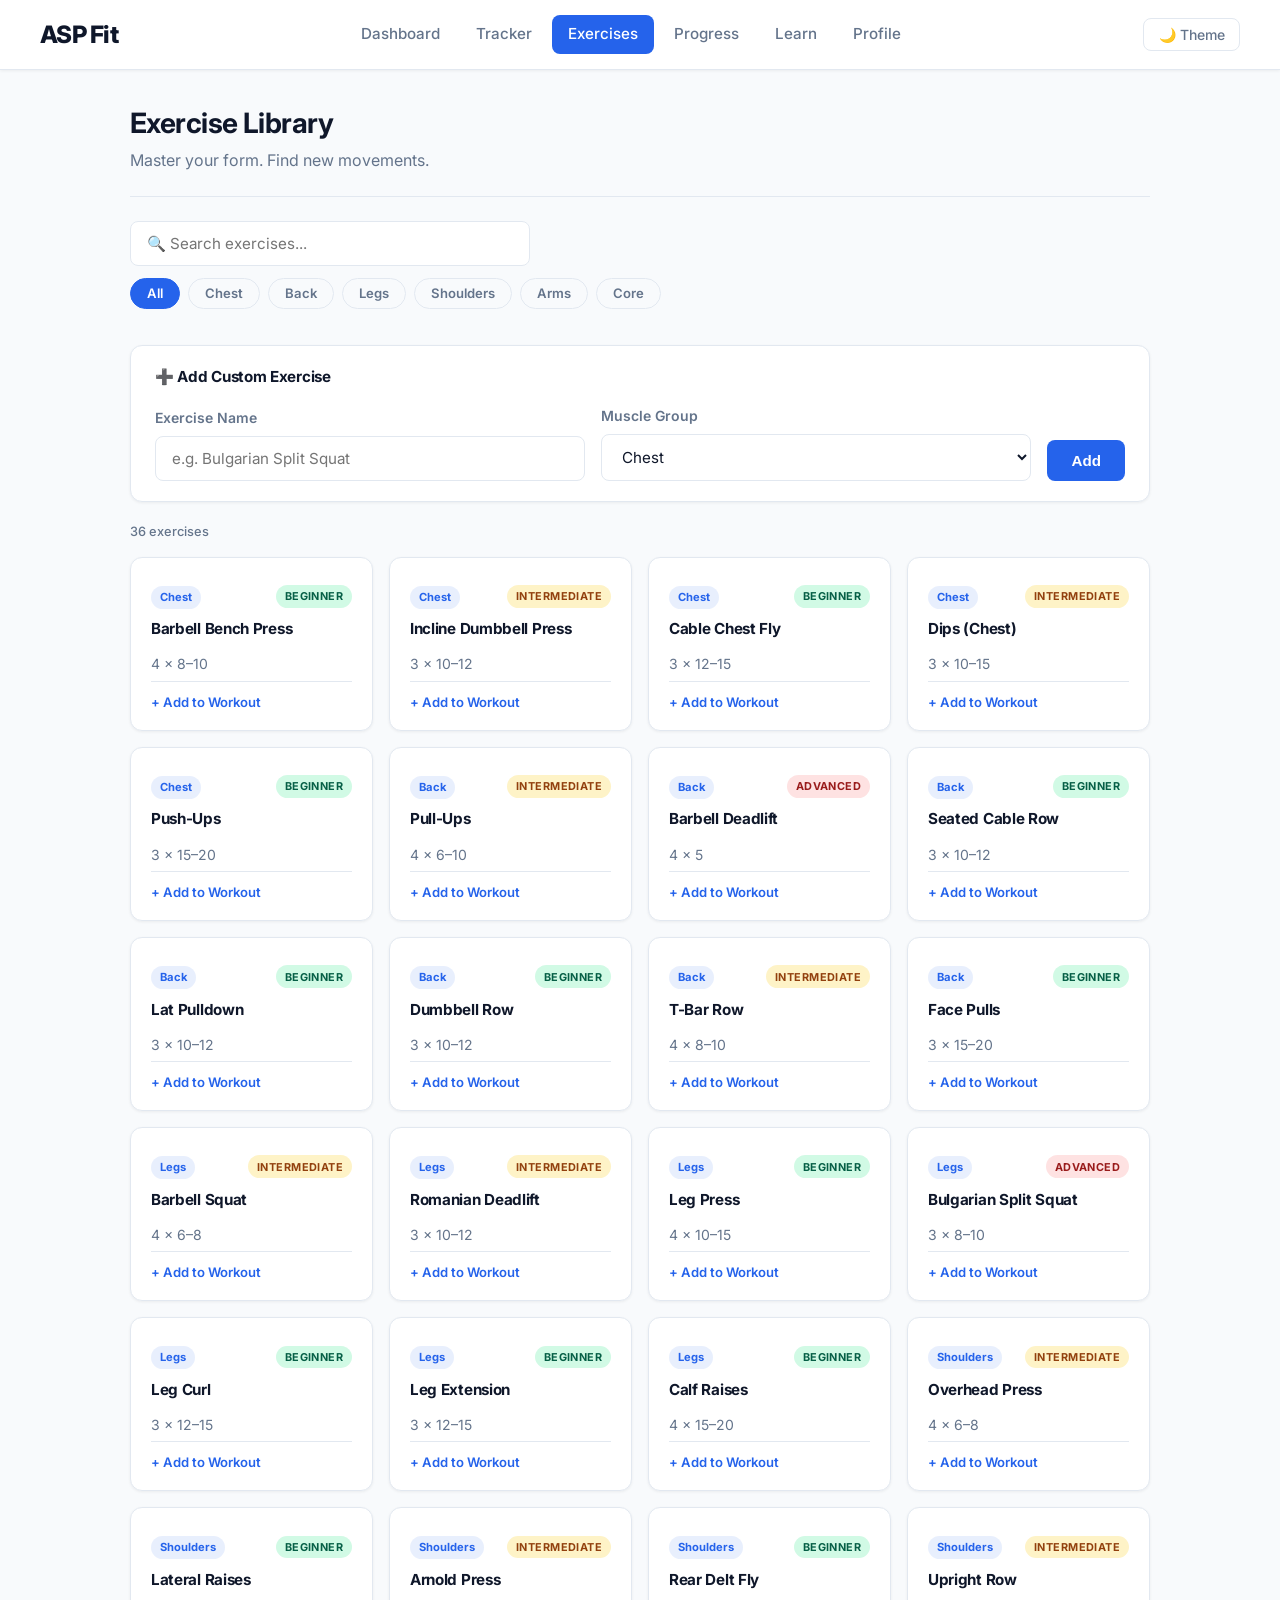
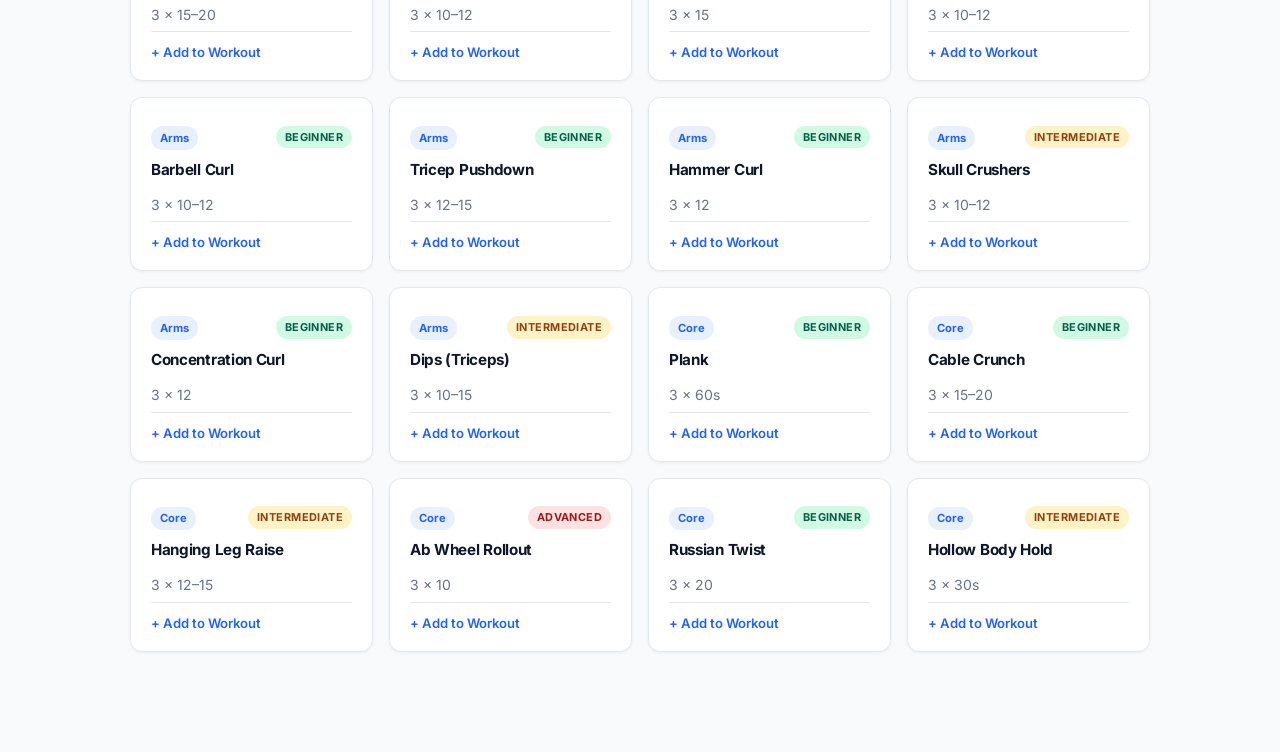
==== commit 60c8269f: "fix(bugs): scholar badge, dark mode flash eliminated, html+body theme sync" ====
--- a/exercises.html
+++ b/exercises.html
@@ -8,6 +8,7 @@
     <link rel="stylesheet" href="CSS/components.css">
     <link rel="stylesheet" href="CSS/animations.css">
     <link rel="stylesheet" href="CSS/pages.css">
+    <script>if(localStorage.getItem('theme')==='dark')document.documentElement.classList.add('dark-theme');</script>
 </head>
 <body>
 
--- a/CSS/main.css
+++ b/CSS/main.css
@@ -1,29 +1,46 @@
-
-@import url('https://fonts.googleapis.com/css2?family=Inter:wght@400;500;600;700&display=swap');
+@import url('https://fonts.googleapis.com/css2?family=Inter:wght@400;500;600;700;800&display=swap');
 
 /* --- CSS Variables (Design Tokens) --- */
 :root {
-    /* Professional Minimalist Colors */
-    --bg-primary: #F8FAFC;       /* Very light, clean background */
-    --bg-surface: #FFFFFF;       /* Pure white for cards */
-    
-    /* The Bright Blue Accent */
-    --accent-blue: #2563EB;      
-    --accent-blue-hover: #1D4ED8;
-    
-    /* Text Colors */
-    --text-primary: #0F172A;     /* Sharp, dark text for headings */
-    --text-secondary: #64748B;   /* Softer gray for descriptions */
-    
-    /* Borders & UI */
-    --border-color: #E2E8F0;
-    --border-radius: 12px;
-    --shadow-sm: 0 1px 3px rgba(0,0,0,0.05);
-    --shadow-md: 0 4px 6px -1px rgba(0,0,0,0.05);
+    --bg-primary:         #F8FAFC;
+    --bg-surface:         #FFFFFF;
+    --bg-hover:           #F1F5F9;
+
+    --accent-blue:        #2563EB;
+    --accent-blue-hover:  #1D4ED8;
+
+    --text-primary:       #0F172A;
+    --text-secondary:     #64748B;
+
+    --border-color:       #E2E8F0;
+    --border-radius:      12px;
+    --shadow-sm:          0 1px 3px rgba(0,0,0,0.06);
+    --shadow-md:          0 4px 12px rgba(0,0,0,0.08);
+
+    --input-bg:           #FFFFFF;
+    --input-border:       #E2E8F0;
+}
+
+/* --- Dark Mode Variables --- */
+body.dark-theme,
+html.dark-theme body {
+    --bg-primary:         #0F172A;
+    --bg-surface:         #1E293B;
+    --bg-hover:           #273549;
+
+    --text-primary:       #F8FAFC;
+    --text-secondary:     #94A3B8;
+
+    --border-color:       #334155;
+    --shadow-sm:          0 1px 3px rgba(0,0,0,0.4);
+    --shadow-md:          0 4px 12px rgba(0,0,0,0.5);
+
+    --input-bg:           #0F172A;
+    --input-border:       #334155;
 }
 
 /* --- Global Resets --- */
-* {
+*, *::before, *::after {
     margin: 0;
     padding: 0;
     box-sizing: border-box;
@@ -34,15 +51,12 @@
     background-color: var(--bg-primary);
     color: var(--text-primary);
     line-height: 1.5;
-    
-    /* This lays out the Sidebar on the left and Content on the right */
-    display: flex;
     min-height: 100vh;
+    /* NOTE: No display:flex here — top navbar is fixed, content flows normally */
 }
 
-
 h1, h2, h3, h4 {
-    font-weight: 600;
+    font-weight: 700;
     letter-spacing: -0.02em;
     color: var(--text-primary);
 }
@@ -55,11 +69,3 @@
 ul {
     list-style: none;
 }
-/* --- Dark Mode Variables --- */
-body.dark-theme {
-    --bg-primary: #0F172A;
-    --bg-surface: #1E293B;
-    --text-primary: #F8FAFC;
-    --text-secondary: #94A3B8;
-    --border-color: #334155;
-}
--- a/CSS/components.css
+++ b/CSS/components.css
@@ -17,6 +17,13 @@
     box-shadow: var(--shadow-sm);
 }
 
+/* Shrink navbar padding on medium screens so links don't overflow */
+@media (max-width: 1100px) {
+    .sidebar { padding: 0 1.25rem; }
+    .nav-links a { padding: 0.45rem 0.65rem; font-size: 0.85rem; }
+    .sidebar .logo h2 { font-size: 1.2rem; }
+}
+
 .sidebar .logo h2 {
     color: var(--text-primary);
     font-size: 1.5rem;
@@ -50,7 +57,7 @@
 }
 
 .nav-links a:hover {
-    background-color: #F1F5F9;
+    background-color: var(--bg-hover);
     color: var(--text-primary);
 }
 
@@ -75,7 +82,7 @@
 }
 
 .nav-theme-btn:hover {
-    background-color: #F1F5F9;
+    background-color: var(--bg-hover);
     color: var(--text-primary);
 }
 
@@ -123,7 +130,7 @@
 }
 
 .btn-secondary {
-    background-color: #FFFFFF;
+    background-color: var(--bg-surface);
     color: var(--text-primary);
     border: 1px solid var(--border-color);
     padding: 0.75rem 1.5rem;
@@ -135,7 +142,7 @@
 }
 
 .btn-secondary:hover {
-    background-color: #F8FAFC;
+    background-color: var(--bg-hover);
 }
 
 /* --- Form Inputs --- */
@@ -157,9 +164,9 @@
 input[type="date"],
 select {
     padding: 0.75rem 1rem;
-    border: 1px solid var(--border-color);
-    border-radius: 8px;
-    background-color: #FFFFFF;
+    border: 1px solid var(--input-border);
+    border-radius: 8px;
+    background-color: var(--input-bg);
     color: var(--text-primary);
     font-family: inherit;
     font-size: 0.95rem;
@@ -234,10 +241,15 @@
     color: #F8FAFC;
 }
 
-body.dark-theme .nav-links a:hover,
-body.dark-theme .nav-theme-btn:hover {
-    background-color: #1E293B;
-}
+/* Dark mode overrides for hardcoded colors */
+body.dark-theme .heatmap-cell.level-0 { background-color: #334155; }
+body.dark-theme .badge.earned { background: rgba(245,158,11,0.12); }
+body.dark-theme .difficulty-tag.beginner { background: #064E3B; color: #6EE7B7; }
+body.dark-theme .difficulty-tag.intermediate { background: #78350F; color: #FCD34D; }
+body.dark-theme .difficulty-tag.advanced { background: #7F1D1D; color: #FCA5A5; }
+body.dark-theme .remove-block-btn:hover { background: #3B1F1F; }
+body.dark-theme .modal-close-btn:hover { background: #3B1F1F; color: #FCA5A5; border-color: #EF4444; }
+body.dark-theme .daily-quote-section blockquote { background-color: rgba(37,99,235,0.12); }
 
 /* --- Custom Exercise Badge Style --- */
 .custom-ex-card {
--- a/CSS/pages.css
+++ b/CSS/pages.css
@@ -1,1042 +1,1307 @@
-/* ================================
-   DASHBOARD - index.html
-================================ */
-.dashboard-header {
-    display: flex;
-    justify-content: space-between;
-    align-items: center;
-    margin-bottom: 1.75rem;
-    flex-wrap: wrap;
-    gap: 1rem;
-}
-
-.dashboard-header h1 {
-    font-size: 1.75rem;
-    margin-bottom: 0.25rem;
-}
-
-.streak-badge {
-    display: inline-block;
-    font-size: 0.9rem;
-    font-weight: 600;
-    color: var(--accent-blue);
-    margin: 0;
-}
-
-/* 4 stats cards in a row */
-.stats-grid {
-    display: grid;
-    grid-template-columns: repeat(4, 1fr);
-    gap: 1rem;
-    margin-bottom: 1.75rem;
-}
-
-.stat-card {
-    display: flex;
-    align-items: center;
-    gap: 1rem;
-    padding: 1.25rem 1.5rem !important;
-}
-
-.stat-icon {
-    font-size: 2rem;
-    line-height: 1;
-}
-
-.stat-info {
-    display: flex;
-    flex-direction: column;
-}
-
-.stat-value {
-    font-size: 1.75rem;
-    font-weight: 800;
-    color: var(--text-primary);
-    line-height: 1;
-}
-
-.stat-label {
-    font-size: 0.78rem;
-    color: var(--text-secondary);
-    margin-top: 0.25rem;
-    font-weight: 500;
-}
-
-/* Quote banner */
-.daily-quote-section {
-    margin-bottom: 1.75rem;
-}
-
-.daily-quote-section blockquote {
-    font-size: 1.05rem;
-    font-style: italic;
-    color: var(--accent-blue);
-    border-left: 4px solid var(--accent-blue);
-    padding: 1rem 1.5rem;
-    background-color: rgba(37, 99, 235, 0.05);
-    border-radius: 0 var(--border-radius) var(--border-radius) 0;
-    margin: 0;
-}
-
-/* 2-column grid below quote */
-.dashboard-grid {
-    display: grid;
-    grid-template-columns: 1fr 1.5fr;
-    gap: 1.5rem;
-}
-
-.daily-task-section h2,
-.recent-activity-section h2 {
-    font-size: 0.8rem;
-    margin-bottom: 1rem;
-    color: var(--text-secondary);
-    text-transform: uppercase;
-    letter-spacing: 0.08em;
-    font-weight: 600;
-}
-
-.task-card {
-    display: flex;
-    align-items: center;
-    gap: 1rem;
-    padding: 1rem 1.25rem !important;
-    margin-bottom: 1rem;
-}
-
-.task-card input[type="checkbox"] {
-    width: 20px;
-    height: 20px;
-    accent-color: var(--accent-blue);
-    cursor: pointer;
-    flex-shrink: 0;
-}
-
-.task-card label {
-    font-size: 1rem;
-    font-weight: 500;
-    cursor: pointer;
-}
-
-.quick-actions {
-    display: flex;
-    gap: 0.75rem;
-    margin-top: 1rem;
-    flex-wrap: wrap;
-}
-
-.activity-card {
-    display: flex;
-    justify-content: space-between;
-    align-items: center;
-    margin-bottom: 0.75rem;
-    padding: 1rem 1.25rem !important;
-}
-
-.activity-card:last-child {
-    margin-bottom: 0;
-}
-
-.empty-state {
-    padding: 2rem;
-    text-align: center;
-    color: var(--text-secondary);
-    border: 2px dashed var(--border-color);
-    border-radius: var(--border-radius);
-}
-
-/* Responsive */
-@media (max-width: 900px) {
-    .stats-grid { grid-template-columns: repeat(2, 1fr); }
-    .dashboard-grid { grid-template-columns: 1fr; }
-}
-@media (max-width: 480px) {
-    .stats-grid { grid-template-columns: repeat(2, 1fr); }
-}
-
-
-
-/* ================================
-   TRACKER - tracker.html
-================================ */
-.tracker-header {
-    margin-bottom: 1.5rem;
-}
-.tracker-header h1 { font-size: 1.75rem; margin-bottom: 0.25rem; }
-.tracker-header p { color: var(--text-secondary); }
-
-/* Two timer cards side by side */
-.timers-row {
-    display: grid;
-    grid-template-columns: 1fr 1fr;
-    gap: 1.25rem;
-    margin-bottom: 1.5rem;
-}
-
-.timer-card {
-    padding: 1.25rem 1.5rem !important;
-}
-
-.timer-label {
-    font-size: 0.78rem;
-    text-transform: uppercase;
-    letter-spacing: 0.08em;
-    color: var(--text-secondary);
-    font-weight: 600;
-    margin-bottom: 0.5rem;
-}
-
-.stopwatch-display {
-    font-family: 'Courier New', monospace;
-    font-size: 2.25rem;
-    font-weight: 700;
-    color: var(--accent-blue);
-    letter-spacing: 0.05em;
-    margin-bottom: 0.75rem;
-}
-
-.stopwatch-controls {
-    display: flex;
-    gap: 0.5rem;
-}
-
-/* Rest duration pill buttons */
-.rest-duration-select {
-    display: flex;
-    gap: 0.4rem;
-    flex-wrap: wrap;
-    margin-bottom: 0.5rem;
-}
-
-.rest-btn {
-    padding: 0.3rem 0.7rem;
-    border: 1px solid var(--border-color);
-    border-radius: 20px;
-    background: none;
-    font-size: 0.78rem;
-    font-weight: 600;
-    cursor: pointer;
-    color: var(--text-secondary);
-    transition: all 0.2s;
-    font-family: inherit;
-}
-
-.rest-btn.active,
-.rest-btn:hover {
-    background: var(--accent-blue);
-    color: #fff;
-    border-color: var(--accent-blue);
-}
-
-/* Session metadata */
-.session-metadata {
-    display: flex;
-    gap: 1.5rem;
-    margin-bottom: 1.5rem;
-    flex-wrap: wrap;
-}
-.session-metadata .input-group {
-    flex: 1;
-    min-width: 160px;
-    margin-bottom: 0;
-}
-
-.section-label {
-    font-size: 0.78rem;
-    text-transform: uppercase;
-    letter-spacing: 0.08em;
-    color: var(--text-secondary);
-    font-weight: 600;
-    margin-bottom: 1rem;
-}
-
-/* Exercise block */
-.exercise-block {
-    background: var(--bg-surface);
-    border: 1px solid var(--border-color);
-    border-radius: var(--border-radius);
-    padding: 1.25rem;
-    margin-bottom: 1rem;
-}
-
-.exercise-block-header {
-    display: flex;
-    gap: 0.75rem;
-    align-items: center;
-    margin-bottom: 1rem;
-}
-
-.exercise-name-input {
-    flex: 1;
-    font-weight: 600;
-    font-size: 1rem;
-}
-
-.remove-block-btn {
-    background: none;
-    border: 1px solid var(--border-color);
-    border-radius: 6px;
-    width: 32px;
-    height: 32px;
-    cursor: pointer;
-    color: var(--text-secondary);
-    font-size: 0.85rem;
-    transition: all 0.2s;
-    flex-shrink: 0;
-}
-.remove-block-btn:hover { background: #FEE2E2; border-color: #DC2626; color: #DC2626; }
-
-/* Sets table header */
-.sets-table-header {
-    display: grid;
-    grid-template-columns: 50px 1fr 1fr 40px;
-    gap: 0.5rem;
-    padding: 0 0 0.5rem 0;
-    border-bottom: 1px solid var(--border-color);
-    margin-bottom: 0.5rem;
-    font-size: 0.75rem;
-    font-weight: 600;
-    color: var(--text-secondary);
-    text-transform: uppercase;
-    letter-spacing: 0.05em;
-}
-
-/* Set row */
-.set-row {
-    display: grid;
-    grid-template-columns: 50px 1fr 1fr 40px;
-    gap: 0.5rem;
-    align-items: center;
-    padding: 0.4rem 0;
-}
-
-.set-number {
-    font-size: 0.85rem;
-    color: var(--text-secondary);
-    font-weight: 600;
-}
-
-.set-row input[type="number"] {
-    width: 100% !important;
-    text-align: center;
-    padding: 0.5rem;
-}
-
-.set-row input[type="checkbox"] {
-    width: 20px;
-    height: 20px;
-    accent-color: var(--accent-blue);
-    cursor: pointer;
-    justify-self: center;
-}
-
-.set-row input[type="checkbox"]:checked ~ * {
-    opacity: 0.5;
-    text-decoration: line-through;
-}
-
-/* Add Set button */
-.btn-add-set {
-    margin-top: 0.75rem;
-    background: none;
-    border: 1px dashed var(--border-color);
-    border-radius: 8px;
-    padding: 0.5rem 1rem;
-    font-size: 0.85rem;
-    cursor: pointer;
-    color: var(--accent-blue);
-    font-weight: 600;
-    width: 100%;
-    transition: all 0.2s;
-    font-family: inherit;
-}
-.btn-add-set:hover { background: rgba(37,99,235,0.05); border-color: var(--accent-blue); }
-
-/* Form actions */
-.form-actions {
-    display: flex;
-    gap: 1rem;
-    margin-top: 1.5rem;
-    padding-top: 1.5rem;
-    border-top: 1px solid var(--border-color);
-}
-
-/* Toast notification */
-.toast {
-    position: fixed;
-    bottom: 2rem;
-    left: 50%;
-    transform: translateX(-50%) translateY(100px);
-    padding: 0.85rem 1.75rem;
-    border-radius: 10px;
-    font-weight: 600;
-    font-size: 0.95rem;
-    z-index: 999;
-    transition: transform 0.3s ease;
-    pointer-events: none;
-}
-.toast.show { transform: translateX(-50%) translateY(0); }
-.toast-success { background: #10B981; color: #fff; }
-.toast-error { background: #EF4444; color: #fff; }
-
-@media (max-width: 768px) {
-    .timers-row { grid-template-columns: 1fr; }
-}
-
-
-
-/* ================================
-   EXERCISE LIBRARY - exercises.html
-================================ */
-.exercises-header {
-    margin-bottom: 2rem;
-    padding-bottom: 1.5rem;
-    border-bottom: 1px solid var(--border-color);
-}
-
-.exercises-header h1 {
-    font-size: 2rem;
-    margin-bottom: 0.25rem;
-}
-
-.exercises-header p {
-    color: var(--text-secondary);
-}
-
-.filter-bar {
-    display: flex;
-    gap: 0.5rem;
-    flex-wrap: wrap;
-    margin-bottom: 1rem;
-}
-
-.filter-btn {
-    padding: 0.5rem 1.25rem;
-    border: 1px solid var(--border-color);
-    border-radius: 20px;
-    background: var(--bg-surface);
-    color: var(--text-secondary);
-    font-weight: 500;
-    cursor: pointer;
-    transition: all 0.2s ease;
-    font-size: 0.875rem;
-}
-
-.filter-btn:hover {
-    border-color: var(--accent-blue);
-    color: var(--accent-blue);
-}
-
-.filter-btn.active {
-    background-color: var(--accent-blue);
-    color: #FFFFFF;
-    border-color: var(--accent-blue);
-}
-
-.search-bar {
-    width: 100%;
-    max-width: 350px;
-    margin-bottom: 1.5rem;
-}
-
-.exercise-grid {
-    display: grid;
-    grid-template-columns: repeat(3, 1fr);
-    gap: 1rem;
-}
-
-.exercise-card h3 {
-    font-size: 1rem;
-    margin-bottom: 0.5rem;
-}
-
-.exercise-card p {
-    font-size: 0.875rem;
-    color: var(--text-secondary);
-}
-
-.muscle-tag {
-    display: inline-block;
-    margin-top: 0.5rem;
-    padding: 0.2rem 0.75rem;
-    background-color: rgba(37, 99, 235, 0.1);
-    color: var(--accent-blue);
-    border-radius: 20px;
-    font-size: 0.75rem;
-    font-weight: 600;
-}
-
-.difficulty-tag {
-    display: inline-block;
-    margin-top: 0.4rem;
-    margin-left: 0.4rem;
-    padding: 0.2rem 0.65rem;
-    border-radius: 20px;
-    font-size: 0.7rem;
-    font-weight: 600;
-}
-
-.difficulty-tag.beginner {
-    background-color: rgba(16, 185, 129, 0.1);
-    color: #059669;
-}
-
-.difficulty-tag.intermediate {
-    background-color: rgba(245, 158, 11, 0.1);
-    color: #D97706;
-}
-
-.difficulty-tag.advanced {
-    background-color: rgba(239, 68, 68, 0.1);
-    color: #DC2626;
-}
-
-/* ================================
-   PROGRESS - progress.html
-================================ */
-.progress-header {
-    display: flex;
-    justify-content: space-between;
-    align-items: center;
-    margin-bottom: 1.75rem;
-    flex-wrap: wrap;
-    gap: 1rem;
-}
-.progress-header h1 { font-size: 1.75rem; margin-bottom: 0.25rem; }
-.progress-header p { color: var(--text-secondary); }
-
-/* 4 mini stats across the top */
-.progress-stats-row {
-    display: grid;
-    grid-template-columns: repeat(4, 1fr);
-    gap: 1rem;
-    margin-bottom: 1.5rem;
-}
-
-.progress-stat {
-    display: flex;
-    flex-direction: column;
-    align-items: center;
-    padding: 1.25rem !important;
-    text-align: center;
-}
-
-.progress-stat-value {
-    font-size: 1.75rem;
-    font-weight: 800;
-    color: var(--accent-blue);
-    line-height: 1;
-}
-
-.progress-stat-label {
-    font-size: 0.75rem;
-    color: var(--text-secondary);
-    font-weight: 500;
-    margin-top: 0.35rem;
-}
-
-/* Analytics grid */
-.analytics-grid {
-    display: grid;
-    grid-template-columns: 1fr 1fr;
-    gap: 1.5rem;
-}
-
-.chart-section {
-    grid-column: 1 / -1;
-}
-
-.chart-container {
-    position: relative;
-    height: 260px;
-    margin-top: 1rem;
-}
-
-.progress-sub {
-    font-size: 0.8rem;
-    color: var(--text-secondary);
-    margin-bottom: 1rem;
-}
-
-/* Heatmap */
-.heatmap-grid {
-    display: grid;
-    grid-template-columns: repeat(12, 1fr);
-    gap: 3px;
-    margin-bottom: 0.75rem;
-}
-
-.heatmap-cell {
-    width: 100%;
-    aspect-ratio: 1;
-    border-radius: 2px;
-}
-
-.heatmap-cell.level-0 { background-color: #E2E8F0; }
-.heatmap-cell.level-1 { background-color: #BFDBFE; }
-.heatmap-cell.level-2 { background-color: #60A5FA; }
-.heatmap-cell.level-3 { background-color: var(--accent-blue); }
-
-.heatmap-legend {
-    display: flex;
-    align-items: center;
-    gap: 4px;
-    font-size: 0.75rem;
-    color: var(--text-secondary);
-}
-
-.heatmap-legend .heatmap-cell {
-    width: 12px;
-    height: 12px;
-    flex-shrink: 0;
-}
-
-/* PR List */
-.pr-list {
-    list-style: none;
-    padding: 0;
-    margin-top: 1rem;
-}
-
-.pr-item {
-    display: flex;
-    justify-content: space-between;
-    align-items: center;
-    padding: 0.75rem 0;
-    border-bottom: 1px solid var(--border-color);
-}
-
-.pr-item:last-child { border-bottom: none; }
-
-.pr-info strong { display: block; margin-bottom: 2px; }
-.pr-info span {
-    font-size: 0.875rem;
-    color: var(--text-secondary);
-}
-
-.pr-badge {
-    font-size: 0.75rem;
-    font-weight: 700;
-    background: rgba(245, 158, 11, 0.1);
-    color: #D97706;
-    padding: 0.2rem 0.6rem;
-    border-radius: 20px;
-}
-
-@media (max-width: 768px) {
-    .progress-stats-row { grid-template-columns: repeat(2, 1fr); }
-    .analytics-grid { grid-template-columns: 1fr; }
-    .chart-section { grid-column: 1; }
-    .heatmap-grid { grid-template-columns: repeat(7, 1fr); }
-}
-
-
-
-/* ================================
-   KNOWLEDGE HUB - learn.html
-================================ */
-.learn-header {
-    margin-bottom: 1.5rem;
-}
-.learn-header h1 { font-size: 1.75rem; margin-bottom: 0.25rem; }
-.learn-header p { color: var(--text-secondary); }
-
-.learn-filter-bar {
-    margin-bottom: 1.5rem;
-}
-
-/* Article grid */
-.articles-grid {
-    display: grid;
-    grid-template-columns: repeat(3, 1fr);
-    gap: 1.25rem;
-}
-
-/* Article card */
-.article-card {
-    cursor: pointer;
-    padding: 0 !important;
-    overflow: hidden;
-    transition: transform 0.2s ease, box-shadow 0.2s ease;
-}
-
-.article-card:hover {
-    transform: translateY(-4px);
-    box-shadow: var(--shadow-md);
-}
-
-.article-emoji-banner {
-    background: linear-gradient(135deg, rgba(37,99,235,0.1), rgba(37,99,235,0.03));
-    font-size: 2.5rem;
-    padding: 1.25rem 1.5rem;
-    border-bottom: 1px solid var(--border-color);
-    line-height: 1;
-}
-
-.article-content {
-    padding: 1.25rem 1.5rem;
-}
-
-.article-category {
-    font-size: 0.72rem;
-    font-weight: 700;
-    color: var(--accent-blue);
-    text-transform: uppercase;
-    letter-spacing: 0.08em;
-    display: block;
-    margin-bottom: 0.5rem;
-}
-
-.article-card h3 {
-    font-size: 1rem;
-    font-weight: 700;
-    margin-bottom: 0.5rem;
-    line-height: 1.4;
-}
-
-.article-card p {
-    color: var(--text-secondary);
-    font-size: 0.875rem;
-    margin-bottom: 1rem;
-    line-height: 1.5;
-}
-
-.btn-read-more {
-    font-size: 0.85rem;
-    font-weight: 600;
-    color: var(--accent-blue);
-    display: inline-block;
-}
-
-/* ---- ARTICLE MODAL ---- */
-.modal {
-    position: fixed;
-    inset: 0;
-    z-index: 500;
-    display: flex;
-    align-items: center;
-    justify-content: center;
-    opacity: 0;
-    pointer-events: none;
-    transition: opacity 0.25s ease;
-}
-
-.modal.open {
-    opacity: 1;
-    pointer-events: all;
-}
-
-.modal-overlay {
-    position: absolute;
-    inset: 0;
-    background: rgba(0,0,0,0.5);
-    backdrop-filter: blur(4px);
-}
-
-.modal-content {
-    position: relative;
-    background: var(--bg-surface);
-    border-radius: 16px;
-    width: 100%;
-    max-width: 680px;
-    max-height: 85vh;
-    overflow-y: auto;
-    padding: 2rem;
-    z-index: 1;
-    transform: translateY(24px);
-    transition: transform 0.25s ease;
-    box-shadow: 0 25px 50px -12px rgba(0,0,0,0.25);
-}
-
-.modal.open .modal-content {
-    transform: translateY(0);
-}
-
-.modal-header {
-    display: flex;
-    justify-content: space-between;
-    align-items: center;
-    margin-bottom: 0.75rem;
-}
-
-.modal-close-btn {
-    background: none;
-    border: 1px solid var(--border-color);
-    border-radius: 8px;
-    width: 34px;
-    height: 34px;
-    cursor: pointer;
-    font-size: 1rem;
-    color: var(--text-secondary);
-    transition: all 0.2s;
-}
-.modal-close-btn:hover { background: #FEE2E2; color: #DC2626; border-color: #DC2626; }
-
-#modal-title {
-    font-size: 1.4rem;
-    margin-bottom: 1.5rem;
-    line-height: 1.3;
-}
-
-.modal-body h3 {
-    font-size: 1rem;
-    margin: 1.25rem 0 0.5rem;
-    color: var(--text-primary);
-}
-
-.modal-body p {
-    color: var(--text-secondary);
-    line-height: 1.7;
-    margin-bottom: 0.75rem;
-    font-size: 0.95rem;
-}
-
-.modal-body ul {
-    padding-left: 1.25rem;
-    margin-bottom: 1rem;
-}
-
-.modal-body ul li {
-    color: var(--text-secondary);
-    font-size: 0.95rem;
-    line-height: 1.7;
-    margin-bottom: 0.3rem;
-}
-
-.modal-body strong {
-    color: var(--text-primary);
-}
-
-@media (max-width: 900px) {
-    .articles-grid { grid-template-columns: repeat(2, 1fr); }
-}
-@media (max-width: 600px) {
-    .articles-grid { grid-template-columns: 1fr; }
-    .modal-content { padding: 1.5rem; margin: 1rem; }
-}
-
-
-
-/* ================================
-   PROFILE - profile.html
-================================ */
-.profile-header {
-    margin-bottom: 2rem;
-    padding-bottom: 1.5rem;
-    border-bottom: 1px solid var(--border-color);
-    display: flex;
-    justify-content: space-between;
-    align-items: center;
-    flex-wrap: wrap;
-    gap: 1rem;
-}
-
-.profile-header h1 {
-    padding-bottom: 1.5rem;
-    border-bottom: 1px solid var(--border-color);
-}
-
-.profile-info-layout {
-    display: flex;
-    align-items: center;
-    gap: 1.25rem;
-}
-
-.profile-avatar {
-    width: 64px;
-    height: 64px;
-    border-radius: 50%;
-    background: var(--accent-blue);
-    color: #fff;
-    font-size: 1.25rem;
-    font-weight: 800;
-    display: flex;
-    align-items: center;
-    justify-content: center;
-    flex-shrink: 0;
-    letter-spacing: -0.03em;
-}
-
-.user-details h1 {
-    font-size: 1.4rem;
-    margin-bottom: 0.15rem;
-}
-
-.join-date {
-    font-size: 0.85rem;
-    color: var(--text-secondary);
-    margin-bottom: 0.35rem;
-}
-
-.profile-mini-stats {
-    display: flex;
-    align-items: center;
-    gap: 0.5rem;
-    font-size: 0.85rem;
-    color: var(--text-secondary);
-    font-weight: 500;
-}
-
-.profile-mini-stats .dot {
-    opacity: 0.4;
-}
-
-/* 2-column layout */
-.profile-grid {
-    display: grid;
-    grid-template-columns: 1fr 1fr;
-    gap: 1.5rem;
-    align-items: start;
-}
-
-/* Goals form */
-.goals-section h2,
-.achievements-section h2 {
-    font-size: 1rem;
-    margin-bottom: 1.25rem;
-}
-
-.goals-form {
-    max-width: 100%;
-}
-
-.goals-saved-msg {
-    color: #10B981;
-    font-weight: 600;
-    font-size: 0.875rem;
-    margin-top: 0.75rem;
-}
-
-/* Danger zone */
-.danger-zone {
-    margin-top: 1.5rem;
-    padding-top: 1.25rem;
-    border-top: 1px solid #FEE2E2;
-    display: flex;
-    justify-content: space-between;
-    align-items: center;
-    gap: 1rem;
-}
-
-.danger-zone p {
-    font-size: 0.875rem;
-    color: #EF4444;
-    font-weight: 500;
-}
-
-.btn-danger {
-    background: none;
-    border: 1px solid #EF4444;
-    color: #EF4444;
-    padding: 0.5rem 1rem;
-    border-radius: 8px;
-    font-size: 0.875rem;
-    font-weight: 600;
-    cursor: pointer;
-    font-family: inherit;
-    transition: all 0.2s;
-    white-space: nowrap;
-}
-.btn-danger:hover { background: #FEE2E2; }
-
-/* Achievements */
-.profile-sub {
-    font-size: 0.8rem;
-    color: var(--text-secondary);
-    margin-top: -0.75rem;
-    margin-bottom: 1rem;
-}
-
-.badges-grid {
-    display: grid;
-    grid-template-columns: repeat(4, 1fr);
-    gap: 0.75rem;
-    margin-top: 1rem;
-}
-
-.badge {
-    display: flex;
-    flex-direction: column;
-    align-items: center;
-    justify-content: center;
-    padding: 1rem 0.5rem 0.75rem;
-    border-radius: var(--border-radius);
-    text-align: center;
-    border: 2px solid var(--border-color);
-    transition: all 0.2s ease;
-    gap: 0.25rem;
-}
-
-.badge p {
-    font-size: 0.7rem;
-    font-weight: 700;
-    color: var(--text-secondary);
-    margin: 0;
-    line-height: 1.2;
-}
-
-.badge-icon {
-    font-size: 1.5rem;
-    line-height: 1;
-    margin-bottom: 0.25rem;
-}
-
-.badge.earned {
-    border-color: #F59E0B;
-    background: rgba(245, 158, 11, 0.06);
-}
-
-.badge.earned p {
-    color: var(--text-primary);
-}
-
-.badge.locked {
-    opacity: 0.38;
-    filter: grayscale(1);
-}
-
-.badge-earned-label {
-    font-size: 0.6rem;
-    color: #D97706;
-    font-weight: 700;
-    text-transform: uppercase;
-    letter-spacing: 0.04em;
-}
-
-.badge-locked-label {
-    font-size: 0.6rem;
-    color: var(--text-secondary);
-    text-transform: uppercase;
-    letter-spacing: 0.04em;
-}
-
-@media (max-width: 768px) {
-    .profile-grid { grid-template-columns: 1fr; }
-    .badges-grid { grid-template-columns: repeat(4, 1fr); }
-}
-
-
-/* ================================
-   MOBILE RESPONSIVE for pages.css
-================================ */
-@media (max-width: 768px) {
-    .exercise-grid {
-        grid-template-columns: 1fr;
-    }
-
-    .articles-grid {
-        grid-template-columns: 1fr;
-    }
-
-    .filter-bar {
-        gap: 0.35rem;
-    }
-
-    .dashboard-header h1,
-    .tracker-header h1,
-    .exercises-header h1,
-    .progress-header h1,
-    .learn-header h1,
-    .profile-header h1 {
-        font-size: 1.5rem;
-    }
-}+/* ================================
+   DASHBOARD - index.html
+================================ */
+.dashboard-header {
+    display: flex;
+    justify-content: space-between;
+    align-items: center;
+    margin-bottom: 1.75rem;
+    flex-wrap: wrap;
+    gap: 1rem;
+}
+
+.dashboard-header h1 {
+    font-size: 1.75rem;
+    margin-bottom: 0.25rem;
+}
+
+.streak-badge {
+    display: inline-block;
+    font-size: 0.9rem;
+    font-weight: 600;
+    color: var(--accent-blue);
+    margin: 0;
+}
+
+/* 4 stats cards in a row */
+.stats-grid {
+    display: grid;
+    grid-template-columns: repeat(4, 1fr);
+    gap: 1rem;
+    margin-bottom: 1.75rem;
+}
+
+.stat-card {
+    display: flex;
+    align-items: center;
+    gap: 1rem;
+    padding: 1.25rem 1.5rem !important;
+}
+
+.stat-icon {
+    font-size: 2rem;
+    line-height: 1;
+}
+
+.stat-info {
+    display: flex;
+    flex-direction: column;
+}
+
+.stat-value {
+    font-size: 1.75rem;
+    font-weight: 800;
+    color: var(--text-primary);
+    line-height: 1;
+}
+
+.stat-label {
+    font-size: 0.78rem;
+    color: var(--text-secondary);
+    margin-top: 0.25rem;
+    font-weight: 500;
+}
+
+/* Quote banner */
+.daily-quote-section {
+    margin-bottom: 1.75rem;
+}
+
+.daily-quote-section blockquote {
+    font-size: 1.05rem;
+    font-style: italic;
+    color: var(--accent-blue);
+    border-left: 4px solid var(--accent-blue);
+    padding: 1rem 1.5rem;
+    background-color: rgba(37, 99, 235, 0.05);
+    border-radius: 0 var(--border-radius) var(--border-radius) 0;
+    margin: 0;
+}
+
+/* 2-column grid below quote */
+.dashboard-grid {
+    display: grid;
+    grid-template-columns: 1fr 1.5fr;
+    gap: 1.5rem;
+}
+
+.daily-task-section h2,
+.recent-activity-section h2 {
+    font-size: 0.8rem;
+    margin-bottom: 1rem;
+    color: var(--text-secondary);
+    text-transform: uppercase;
+    letter-spacing: 0.08em;
+    font-weight: 600;
+}
+
+.task-card {
+    display: flex;
+    align-items: center;
+    gap: 1rem;
+    padding: 1rem 1.25rem !important;
+    margin-bottom: 1rem;
+}
+
+.task-card input[type="checkbox"] {
+    width: 20px;
+    height: 20px;
+    accent-color: var(--accent-blue);
+    cursor: pointer;
+    flex-shrink: 0;
+}
+
+.task-card label {
+    font-size: 1rem;
+    font-weight: 500;
+    cursor: pointer;
+}
+
+.quick-actions {
+    display: flex;
+    gap: 0.75rem;
+    margin-top: 1rem;
+    flex-wrap: wrap;
+}
+
+.activity-card {
+    display: flex;
+    justify-content: space-between;
+    align-items: center;
+    margin-bottom: 0.75rem;
+    padding: 1rem 1.25rem !important;
+}
+
+.activity-card:last-child {
+    margin-bottom: 0;
+}
+
+.empty-state {
+    padding: 2rem;
+    text-align: center;
+    color: var(--text-secondary);
+    border: 2px dashed var(--border-color);
+    border-radius: var(--border-radius);
+}
+
+/* Responsive */
+@media (max-width: 900px) {
+    .stats-grid { grid-template-columns: repeat(2, 1fr); }
+    .dashboard-grid { grid-template-columns: 1fr; }
+}
+@media (max-width: 480px) {
+    .stats-grid { grid-template-columns: repeat(2, 1fr); }
+}
+
+
+
+/* ================================
+   TRACKER - tracker.html
+================================ */
+.tracker-header {
+    margin-bottom: 1.5rem;
+}
+.tracker-header h1 { font-size: 1.75rem; margin-bottom: 0.25rem; }
+.tracker-header p { color: var(--text-secondary); }
+
+/* Two timer cards side by side */
+.timers-row {
+    display: grid;
+    grid-template-columns: 1fr 1fr;
+    gap: 1.25rem;
+    margin-bottom: 1.5rem;
+}
+
+.timer-card {
+    padding: 1.25rem 1.5rem !important;
+}
+
+.timer-label {
+    font-size: 0.78rem;
+    text-transform: uppercase;
+    letter-spacing: 0.08em;
+    color: var(--text-secondary);
+    font-weight: 600;
+    margin-bottom: 0.5rem;
+}
+
+.stopwatch-display {
+    font-family: 'Courier New', monospace;
+    font-size: 2.25rem;
+    font-weight: 700;
+    color: var(--accent-blue);
+    letter-spacing: 0.05em;
+    margin-bottom: 0.75rem;
+}
+
+.stopwatch-controls {
+    display: flex;
+    gap: 0.5rem;
+}
+
+/* Rest duration pill buttons */
+.rest-duration-select {
+    display: flex;
+    gap: 0.4rem;
+    flex-wrap: wrap;
+    margin-bottom: 0.5rem;
+}
+
+.rest-btn {
+    padding: 0.3rem 0.7rem;
+    border: 1px solid var(--border-color);
+    border-radius: 20px;
+    background: none;
+    font-size: 0.78rem;
+    font-weight: 600;
+    cursor: pointer;
+    color: var(--text-secondary);
+    transition: all 0.2s;
+    font-family: inherit;
+}
+
+.rest-btn.active,
+.rest-btn:hover {
+    background: var(--accent-blue);
+    color: #fff;
+    border-color: var(--accent-blue);
+}
+
+/* Session metadata */
+.session-metadata {
+    display: flex;
+    gap: 1.5rem;
+    margin-bottom: 1.5rem;
+    flex-wrap: wrap;
+}
+.session-metadata .input-group {
+    flex: 1;
+    min-width: 160px;
+    margin-bottom: 0;
+}
+
+.section-label {
+    font-size: 0.78rem;
+    text-transform: uppercase;
+    letter-spacing: 0.08em;
+    color: var(--text-secondary);
+    font-weight: 600;
+    margin-bottom: 1rem;
+}
+
+/* Exercise block */
+.exercise-block {
+    background: var(--bg-surface);
+    border: 1px solid var(--border-color);
+    border-radius: var(--border-radius);
+    padding: 1.25rem;
+    margin-bottom: 1rem;
+}
+
+.exercise-block-header {
+    display: flex;
+    gap: 0.75rem;
+    align-items: center;
+    margin-bottom: 1rem;
+}
+
+.exercise-name-input {
+    flex: 1;
+    font-weight: 600;
+    font-size: 1rem;
+}
+
+.remove-block-btn {
+    background: none;
+    border: 1px solid var(--border-color);
+    border-radius: 6px;
+    width: 32px;
+    height: 32px;
+    cursor: pointer;
+    color: var(--text-secondary);
+    font-size: 0.85rem;
+    transition: all 0.2s;
+    flex-shrink: 0;
+}
+.remove-block-btn:hover { background: #FEE2E2; border-color: #DC2626; color: #DC2626; }
+
+/* Sets table header */
+.sets-table-header {
+    display: grid;
+    grid-template-columns: 50px 1fr 1fr 40px;
+    gap: 0.5rem;
+    padding: 0 0 0.5rem 0;
+    border-bottom: 1px solid var(--border-color);
+    margin-bottom: 0.5rem;
+    font-size: 0.75rem;
+    font-weight: 600;
+    color: var(--text-secondary);
+    text-transform: uppercase;
+    letter-spacing: 0.05em;
+}
+
+/* Set row */
+.set-row {
+    display: grid;
+    grid-template-columns: 50px 1fr 1fr 40px;
+    gap: 0.5rem;
+    align-items: center;
+    padding: 0.4rem 0;
+}
+
+.set-number {
+    font-size: 0.85rem;
+    color: var(--text-secondary);
+    font-weight: 600;
+}
+
+.set-row input[type="number"] {
+    width: 100% !important;
+    text-align: center;
+    padding: 0.5rem;
+}
+
+.set-row input[type="checkbox"] {
+    width: 20px;
+    height: 20px;
+    accent-color: var(--accent-blue);
+    cursor: pointer;
+    justify-self: center;
+}
+
+.set-row input[type="checkbox"]:checked ~ * {
+    opacity: 0.5;
+    text-decoration: line-through;
+}
+
+/* Add Set button */
+.btn-add-set {
+    margin-top: 0.75rem;
+    background: none;
+    border: 1px dashed var(--border-color);
+    border-radius: 8px;
+    padding: 0.5rem 1rem;
+    font-size: 0.85rem;
+    cursor: pointer;
+    color: var(--accent-blue);
+    font-weight: 600;
+    width: 100%;
+    transition: all 0.2s;
+    font-family: inherit;
+}
+.btn-add-set:hover { background: rgba(37,99,235,0.05); border-color: var(--accent-blue); }
+
+/* Form actions */
+.form-actions {
+    display: flex;
+    gap: 1rem;
+    margin-top: 1.5rem;
+    padding-top: 1.5rem;
+    border-top: 1px solid var(--border-color);
+}
+
+/* Toast notification */
+.toast {
+    position: fixed;
+    bottom: 2rem;
+    left: 50%;
+    transform: translateX(-50%) translateY(100px);
+    padding: 0.85rem 1.75rem;
+    border-radius: 10px;
+    font-weight: 600;
+    font-size: 0.95rem;
+    z-index: 999;
+    transition: transform 0.3s ease;
+    pointer-events: none;
+}
+.toast.show { transform: translateX(-50%) translateY(0); }
+.toast-success { background: #10B981; color: #fff; }
+.toast-error { background: #EF4444; color: #fff; }
+
+@media (max-width: 768px) {
+    .timers-row { grid-template-columns: 1fr; }
+}
+
+
+
+/* ================================
+   EXERCISE LIBRARY - exercises.html
+================================ */
+.exercises-header {
+    margin-bottom: 2rem;
+    padding-bottom: 1.5rem;
+    border-bottom: 1px solid var(--border-color);
+}
+
+.exercises-header h1 {
+    font-size: 2rem;
+    margin-bottom: 0.25rem;
+}
+
+.exercises-header p {
+    color: var(--text-secondary);
+}
+
+.filter-bar {
+    display: flex;
+    gap: 0.5rem;
+    flex-wrap: wrap;
+    margin-bottom: 1rem;
+}
+
+.filter-btn {
+    padding: 0.5rem 1.25rem;
+    border: 1px solid var(--border-color);
+    border-radius: 20px;
+    background: var(--bg-surface);
+    color: var(--text-secondary);
+    font-weight: 500;
+    cursor: pointer;
+    transition: all 0.2s ease;
+    font-size: 0.875rem;
+}
+
+.filter-btn:hover {
+    border-color: var(--accent-blue);
+    color: var(--accent-blue);
+}
+
+.filter-btn.active {
+    background-color: var(--accent-blue);
+    color: #FFFFFF;
+    border-color: var(--accent-blue);
+}
+
+.search-bar {
+    width: 100%;
+    max-width: 350px;
+    margin-bottom: 1.5rem;
+}
+
+.exercise-grid {
+    display: grid;
+    grid-template-columns: repeat(3, 1fr);
+    gap: 1rem;
+}
+
+.exercise-card h3 {
+    font-size: 1rem;
+    margin-bottom: 0.5rem;
+}
+
+.exercise-card p {
+    font-size: 0.875rem;
+    color: var(--text-secondary);
+}
+
+.muscle-tag {
+    display: inline-block;
+    margin-top: 0.5rem;
+    padding: 0.2rem 0.75rem;
+    background-color: rgba(37, 99, 235, 0.1);
+    color: var(--accent-blue);
+    border-radius: 20px;
+    font-size: 0.75rem;
+    font-weight: 600;
+}
+
+.difficulty-tag {
+    display: inline-block;
+    margin-top: 0.4rem;
+    margin-left: 0.4rem;
+    padding: 0.2rem 0.65rem;
+    border-radius: 20px;
+    font-size: 0.7rem;
+    font-weight: 600;
+}
+
+.difficulty-tag.beginner {
+    background-color: rgba(16, 185, 129, 0.1);
+    color: #059669;
+}
+
+.difficulty-tag.intermediate {
+    background-color: rgba(245, 158, 11, 0.1);
+    color: #D97706;
+}
+
+.difficulty-tag.advanced {
+    background-color: rgba(239, 68, 68, 0.1);
+    color: #DC2626;
+}
+
+/* ================================
+   PROGRESS - progress.html
+================================ */
+.progress-header {
+    display: flex;
+    justify-content: space-between;
+    align-items: center;
+    margin-bottom: 1.75rem;
+    flex-wrap: wrap;
+    gap: 1rem;
+}
+.progress-header h1 { font-size: 1.75rem; margin-bottom: 0.25rem; }
+.progress-header p { color: var(--text-secondary); }
+
+/* 4 mini stats across the top */
+.progress-stats-row {
+    display: grid;
+    grid-template-columns: repeat(4, 1fr);
+    gap: 1rem;
+    margin-bottom: 1.5rem;
+}
+
+.progress-stat {
+    display: flex;
+    flex-direction: column;
+    align-items: center;
+    padding: 1.25rem !important;
+    text-align: center;
+}
+
+.progress-stat-value {
+    font-size: 1.75rem;
+    font-weight: 800;
+    color: var(--accent-blue);
+    line-height: 1;
+}
+
+.progress-stat-label {
+    font-size: 0.75rem;
+    color: var(--text-secondary);
+    font-weight: 500;
+    margin-top: 0.35rem;
+}
+
+/* Analytics grid */
+.analytics-grid {
+    display: grid;
+    grid-template-columns: 1fr 1fr;
+    gap: 1.5rem;
+}
+
+.chart-section {
+    grid-column: 1 / -1;
+}
+
+.chart-container {
+    position: relative;
+    height: 260px;
+    margin-top: 1rem;
+}
+
+.progress-sub {
+    font-size: 0.8rem;
+    color: var(--text-secondary);
+    margin-bottom: 1rem;
+}
+
+/* Heatmap */
+.heatmap-grid {
+    display: grid;
+    grid-template-columns: repeat(12, 1fr);
+    gap: 3px;
+    margin-bottom: 0.75rem;
+}
+
+.heatmap-cell {
+    width: 100%;
+    aspect-ratio: 1;
+    border-radius: 2px;
+}
+
+.heatmap-cell.level-0 { background-color: #E2E8F0; }
+.heatmap-cell.level-1 { background-color: #BFDBFE; }
+.heatmap-cell.level-2 { background-color: #60A5FA; }
+.heatmap-cell.level-3 { background-color: var(--accent-blue); }
+
+.heatmap-legend {
+    display: flex;
+    align-items: center;
+    gap: 4px;
+    font-size: 0.75rem;
+    color: var(--text-secondary);
+}
+
+.heatmap-legend .heatmap-cell {
+    width: 12px;
+    height: 12px;
+    flex-shrink: 0;
+}
+
+/* PR List */
+.pr-list {
+    list-style: none;
+    padding: 0;
+    margin-top: 1rem;
+}
+
+.pr-item {
+    display: flex;
+    justify-content: space-between;
+    align-items: center;
+    padding: 0.75rem 0;
+    border-bottom: 1px solid var(--border-color);
+}
+
+.pr-item:last-child { border-bottom: none; }
+
+.pr-info strong { display: block; margin-bottom: 2px; }
+.pr-info span {
+    font-size: 0.875rem;
+    color: var(--text-secondary);
+}
+
+.pr-badge {
+    font-size: 0.75rem;
+    font-weight: 700;
+    background: rgba(245, 158, 11, 0.1);
+    color: #D97706;
+    padding: 0.2rem 0.6rem;
+    border-radius: 20px;
+}
+
+@media (max-width: 768px) {
+    .progress-stats-row { grid-template-columns: repeat(2, 1fr); }
+    .analytics-grid { grid-template-columns: 1fr; }
+    .chart-section { grid-column: 1; }
+    .heatmap-grid { grid-template-columns: repeat(7, 1fr); }
+}
+
+
+
+/* ================================
+   KNOWLEDGE HUB - learn.html
+================================ */
+.learn-header {
+    margin-bottom: 1.5rem;
+}
+.learn-header h1 { font-size: 1.75rem; margin-bottom: 0.25rem; }
+.learn-header p { color: var(--text-secondary); }
+
+.learn-filter-bar {
+    margin-bottom: 1.5rem;
+}
+
+/* Article grid */
+.articles-grid {
+    display: grid;
+    grid-template-columns: repeat(3, 1fr);
+    gap: 1.25rem;
+}
+
+/* Article card */
+.article-card {
+    cursor: pointer;
+    padding: 0 !important;
+    overflow: hidden;
+    transition: transform 0.2s ease, box-shadow 0.2s ease;
+}
+
+.article-card:hover {
+    transform: translateY(-4px);
+    box-shadow: var(--shadow-md);
+}
+
+.article-emoji-banner {
+    background: linear-gradient(135deg, rgba(37,99,235,0.1), rgba(37,99,235,0.03));
+    font-size: 2.5rem;
+    padding: 1.25rem 1.5rem;
+    border-bottom: 1px solid var(--border-color);
+    line-height: 1;
+}
+
+.article-content {
+    padding: 1.25rem 1.5rem;
+}
+
+.article-category {
+    font-size: 0.72rem;
+    font-weight: 700;
+    color: var(--accent-blue);
+    text-transform: uppercase;
+    letter-spacing: 0.08em;
+    display: block;
+    margin-bottom: 0.5rem;
+}
+
+.article-card h3 {
+    font-size: 1rem;
+    font-weight: 700;
+    margin-bottom: 0.5rem;
+    line-height: 1.4;
+}
+
+.article-card p {
+    color: var(--text-secondary);
+    font-size: 0.875rem;
+    margin-bottom: 1rem;
+    line-height: 1.5;
+}
+
+.btn-read-more {
+    font-size: 0.85rem;
+    font-weight: 600;
+    color: var(--accent-blue);
+    display: inline-block;
+}
+
+/* ---- ARTICLE MODAL ---- */
+.modal {
+    position: fixed;
+    inset: 0;
+    z-index: 500;
+    display: flex;
+    align-items: center;
+    justify-content: center;
+    opacity: 0;
+    pointer-events: none;
+    transition: opacity 0.25s ease;
+}
+
+.modal.open {
+    opacity: 1;
+    pointer-events: all;
+}
+
+.modal-overlay {
+    position: absolute;
+    inset: 0;
+    background: rgba(0,0,0,0.5);
+    backdrop-filter: blur(4px);
+}
+
+.modal-content {
+    position: relative;
+    background: var(--bg-surface);
+    border-radius: 16px;
+    width: 100%;
+    max-width: 680px;
+    max-height: 85vh;
+    overflow-y: auto;
+    padding: 2rem;
+    z-index: 1;
+    transform: translateY(24px);
+    transition: transform 0.25s ease;
+    box-shadow: 0 25px 50px -12px rgba(0,0,0,0.25);
+}
+
+.modal.open .modal-content {
+    transform: translateY(0);
+}
+
+.modal-header {
+    display: flex;
+    justify-content: space-between;
+    align-items: center;
+    margin-bottom: 0.75rem;
+}
+
+.modal-close-btn {
+    background: none;
+    border: 1px solid var(--border-color);
+    border-radius: 8px;
+    width: 34px;
+    height: 34px;
+    cursor: pointer;
+    font-size: 1rem;
+    color: var(--text-secondary);
+    transition: all 0.2s;
+}
+.modal-close-btn:hover { background: #FEE2E2; color: #DC2626; border-color: #DC2626; }
+
+#modal-title {
+    font-size: 1.4rem;
+    margin-bottom: 1.5rem;
+    line-height: 1.3;
+}
+
+.modal-body h3 {
+    font-size: 1rem;
+    margin: 1.25rem 0 0.5rem;
+    color: var(--text-primary);
+}
+
+.modal-body p {
+    color: var(--text-secondary);
+    line-height: 1.7;
+    margin-bottom: 0.75rem;
+    font-size: 0.95rem;
+}
+
+.modal-body ul {
+    padding-left: 1.25rem;
+    margin-bottom: 1rem;
+}
+
+.modal-body ul li {
+    color: var(--text-secondary);
+    font-size: 0.95rem;
+    line-height: 1.7;
+    margin-bottom: 0.3rem;
+}
+
+.modal-body strong {
+    color: var(--text-primary);
+}
+
+@media (max-width: 900px) {
+    .articles-grid { grid-template-columns: repeat(2, 1fr); }
+}
+@media (max-width: 600px) {
+    .articles-grid { grid-template-columns: 1fr; }
+    .modal-content { padding: 1.5rem; margin: 1rem; }
+}
+
+
+
+/* ================================
+   PROFILE - profile.html
+================================ */
+.profile-header {
+    margin-bottom: 2rem;
+    padding-bottom: 1.5rem;
+    border-bottom: 1px solid var(--border-color);
+    display: flex;
+    justify-content: space-between;
+    align-items: center;
+    flex-wrap: wrap;
+    gap: 1rem;
+}
+
+.profile-header h1 {
+    padding-bottom: 1.5rem;
+    border-bottom: 1px solid var(--border-color);
+}
+
+.profile-info-layout {
+    display: flex;
+    align-items: center;
+    gap: 1.25rem;
+}
+
+.profile-avatar {
+    width: 64px;
+    height: 64px;
+    border-radius: 50%;
+    background: var(--accent-blue);
+    color: #fff;
+    font-size: 1.25rem;
+    font-weight: 800;
+    display: flex;
+    align-items: center;
+    justify-content: center;
+    flex-shrink: 0;
+    letter-spacing: -0.03em;
+}
+
+.user-details h1 {
+    font-size: 1.4rem;
+    margin-bottom: 0.15rem;
+}
+
+.join-date {
+    font-size: 0.85rem;
+    color: var(--text-secondary);
+    margin-bottom: 0.35rem;
+}
+
+.profile-mini-stats {
+    display: flex;
+    align-items: center;
+    gap: 0.5rem;
+    font-size: 0.85rem;
+    color: var(--text-secondary);
+    font-weight: 500;
+}
+
+.profile-mini-stats .dot {
+    opacity: 0.4;
+}
+
+/* 2-column layout */
+.profile-grid {
+    display: grid;
+    grid-template-columns: 1fr 1fr;
+    gap: 1.5rem;
+    align-items: start;
+}
+
+/* Goals form */
+.goals-section h2,
+.achievements-section h2 {
+    font-size: 1rem;
+    margin-bottom: 1.25rem;
+}
+
+.goals-form {
+    max-width: 100%;
+}
+
+.goals-saved-msg {
+    color: #10B981;
+    font-weight: 600;
+    font-size: 0.875rem;
+    margin-top: 0.75rem;
+}
+
+/* Danger zone */
+.danger-zone {
+    margin-top: 1.5rem;
+    padding-top: 1.25rem;
+    border-top: 1px solid #FEE2E2;
+    display: flex;
+    justify-content: space-between;
+    align-items: center;
+    gap: 1rem;
+}
+
+.danger-zone p {
+    font-size: 0.875rem;
+    color: #EF4444;
+    font-weight: 500;
+}
+
+.btn-danger {
+    background: none;
+    border: 1px solid #EF4444;
+    color: #EF4444;
+    padding: 0.5rem 1rem;
+    border-radius: 8px;
+    font-size: 0.875rem;
+    font-weight: 600;
+    cursor: pointer;
+    font-family: inherit;
+    transition: all 0.2s;
+    white-space: nowrap;
+}
+.btn-danger:hover { background: #FEE2E2; }
+
+/* Achievements */
+.profile-sub {
+    font-size: 0.8rem;
+    color: var(--text-secondary);
+    margin-top: -0.75rem;
+    margin-bottom: 1rem;
+}
+
+.badges-grid {
+    display: grid;
+    grid-template-columns: repeat(4, 1fr);
+    gap: 0.75rem;
+    margin-top: 1rem;
+}
+
+.badge {
+    display: flex;
+    flex-direction: column;
+    align-items: center;
+    justify-content: center;
+    padding: 1rem 0.5rem 0.75rem;
+    border-radius: var(--border-radius);
+    text-align: center;
+    border: 2px solid var(--border-color);
+    transition: all 0.2s ease;
+    gap: 0.25rem;
+}
+
+.badge p {
+    font-size: 0.7rem;
+    font-weight: 700;
+    color: var(--text-secondary);
+    margin: 0;
+    line-height: 1.2;
+}
+
+.badge-icon {
+    font-size: 1.5rem;
+    line-height: 1;
+    margin-bottom: 0.25rem;
+}
+
+.badge.earned {
+    border-color: #F59E0B;
+    background: rgba(245, 158, 11, 0.06);
+}
+
+.badge.earned p {
+    color: var(--text-primary);
+}
+
+.badge.locked {
+    opacity: 0.38;
+    filter: grayscale(1);
+}
+
+.badge-earned-label {
+    font-size: 0.6rem;
+    color: #D97706;
+    font-weight: 700;
+    text-transform: uppercase;
+    letter-spacing: 0.04em;
+}
+
+.badge-locked-label {
+    font-size: 0.6rem;
+    color: var(--text-secondary);
+    text-transform: uppercase;
+    letter-spacing: 0.04em;
+}
+
+@media (max-width: 768px) {
+    .profile-grid { grid-template-columns: 1fr; }
+    .badges-grid { grid-template-columns: repeat(4, 1fr); }
+}
+
+
+/* ================================
+   MOBILE RESPONSIVE - pages.css
+   All breakpoints consolidated here
+================================ */
+
+/* --- Tablet: 900px --- */
+@media (max-width: 900px) {
+    /* Dashboard */
+    .stats-grid        { grid-template-columns: repeat(2, 1fr); }
+    .dashboard-grid    { grid-template-columns: 1fr; }
+
+    /* Progress */
+    .progress-stats-row { grid-template-columns: repeat(2, 1fr); }
+    .analytics-grid     { grid-template-columns: 1fr; }
+    .chart-section      { grid-column: 1; }
+
+    /* Learn */
+    .articles-grid      { grid-template-columns: repeat(2, 1fr); }
+
+    /* Exercises */
+    .exercise-grid      { grid-template-columns: repeat(3, 1fr); }
+}
+
+/* --- Mobile: 768px --- */
+@media (max-width: 768px) {
+
+    /* ---- NAVBAR on mobile becomes bottom tab bar ---- */
+    /* (handled in components.css) */
+    /* All page content gets bottom padding for the tab bar */
+    .dashboard-content, .tracker-content, .exercises-content,
+    .progress-content, .learn-content, .profile-content {
+        padding: 1.25rem 1rem;
+        padding-top: calc(70px + 1rem);
+        padding-bottom: 80px; /* space for bottom nav */
+    }
+
+    /* ---- TYPOGRAPHY ---- */
+    .dashboard-header h1, .tracker-header h1,
+    .exercises-header h1, .progress-header h1,
+    .learn-header h1, .profile-header h1 {
+        font-size: 1.35rem;
+    }
+
+    /* ---- DASHBOARD ---- */
+    .dashboard-header   { flex-direction: column; align-items: flex-start; }
+    .stats-grid         { grid-template-columns: repeat(2, 1fr); gap: 0.75rem; }
+    .dashboard-grid     { grid-template-columns: 1fr; }
+    .quick-actions      { flex-wrap: wrap; }
+    .stat-value         { font-size: 1.4rem; }
+
+    /* ---- TRACKER ---- */
+    .timers-row         { grid-template-columns: 1fr; }
+    .session-metadata   { flex-direction: column; gap: 0.75rem; }
+    .form-actions       { flex-direction: column; }
+    .form-actions .btn-primary,
+    .form-actions .btn-secondary { width: 100%; text-align: center; }
+    .stopwatch-display  { font-size: 1.75rem; }
+    .sets-table-header,
+    .set-row            { grid-template-columns: 40px 1fr 1fr 32px; }
+
+    /* ---- EXERCISES ---- */
+    .exercise-grid          { grid-template-columns: repeat(2, 1fr); }
+    .custom-form-row        { flex-direction: column; }
+    .custom-form-row button { width: 100%; }
+    .exercises-controls     { gap: 0.5rem; }
+
+    /* ---- PROGRESS ---- */
+    .progress-header        { flex-direction: column; align-items: flex-start; }
+    .progress-stats-row     { grid-template-columns: repeat(2, 1fr); gap: 0.75rem; }
+    .analytics-grid         { grid-template-columns: 1fr; }
+    .heatmap-grid           { grid-template-columns: repeat(7, 1fr); }
+    .chart-container        { height: 200px; }
+
+    /* ---- LEARN ---- */
+    .articles-grid      { grid-template-columns: 1fr; }
+    .modal-content      { padding: 1.25rem; margin: 0.75rem; max-height: 90vh; }
+    #modal-title        { font-size: 1.15rem; }
+
+    /* ---- PROFILE ---- */
+    .profile-header         { flex-direction: column; align-items: flex-start; gap: 1rem; }
+    .profile-grid           { grid-template-columns: 1fr; }
+    .badges-grid            { grid-template-columns: repeat(4, 1fr); gap: 0.5rem; }
+    .badge-icon             { font-size: 1.25rem; }
+    .danger-zone            { flex-direction: column; align-items: flex-start; }
+
+    /* ---- FILTER BARS ---- */
+    .filter-bar     { gap: 0.35rem; }
+    .filter-btn     { padding: 0.35rem 0.7rem; font-size: 0.78rem; }
+
+    /* ---- CARDS ---- */
+    .card { border-radius: 10px; }
+}
+
+/* --- Small Mobile: 480px --- */
+@media (max-width: 480px) {
+    .stats-grid         { grid-template-columns: repeat(2, 1fr); gap: 0.6rem; }
+    .exercise-grid      { grid-template-columns: 1fr; }
+    .badges-grid        { grid-template-columns: repeat(3, 1fr); }
+    .progress-stats-row { grid-template-columns: repeat(2, 1fr); }
+    .heatmap-grid       { grid-template-columns: repeat(6, 1fr); }
+}
+
+
+
+/* ================================
+   EXERCISES - exercises.html
+================================ */
+.exercises-header {
+    margin-bottom: 1.5rem;
+}
+.exercises-header h1 { font-size: 1.75rem; margin-bottom: 0.25rem; }
+.exercises-header p { color: var(--text-secondary); }
+
+/* Search + filter row */
+.exercises-controls {
+    display: flex;
+    flex-direction: column;
+    gap: 0.75rem;
+    margin-bottom: 1.25rem;
+}
+
+.search-container input {
+    width: 100%;
+    max-width: 400px;
+}
+
+/* Filter pill buttons */
+.filter-bar {
+    display: flex;
+    flex-wrap: wrap;
+    gap: 0.5rem;
+}
+
+.filter-btn {
+    padding: 0.4rem 1rem;
+    border: 1px solid var(--border-color);
+    border-radius: 20px;
+    background: none;
+    font-size: 0.82rem;
+    font-weight: 600;
+    cursor: pointer;
+    color: var(--text-secondary);
+    font-family: inherit;
+    transition: all 0.2s;
+}
+
+.filter-btn.active,
+.filter-btn:hover {
+    background: var(--accent-blue);
+    color: #fff;
+    border-color: var(--accent-blue);
+}
+
+/* Custom exercise form card */
+.custom-exercise-form-card {
+    margin-bottom: 1.25rem;
+    padding: 1.25rem 1.5rem !important;
+}
+
+.custom-exercise-form-card h3 {
+    font-size: 0.95rem;
+    margin-bottom: 1rem;
+}
+
+.custom-form-row {
+    display: flex;
+    gap: 1rem;
+    align-items: flex-end;
+    flex-wrap: wrap;
+}
+
+.custom-form-row .input-group {
+    flex: 1;
+    min-width: 160px;
+    margin-bottom: 0;
+}
+
+/* Exercise count */
+.exercise-count {
+    font-size: 0.8rem;
+    color: var(--text-secondary);
+    font-weight: 500;
+    margin-bottom: 1rem;
+}
+
+/* Exercise grid */
+.exercise-grid {
+    display: grid;
+    grid-template-columns: repeat(4, 1fr);
+    gap: 1rem;
+}
+
+/* Exercise card */
+.exercise-card {
+    display: flex;
+    flex-direction: column;
+    padding: 1.25rem !important;
+    gap: 0.4rem;
+    transition: transform 0.2s ease, box-shadow 0.2s ease;
+}
+
+.exercise-card:hover {
+    transform: translateY(-3px);
+    box-shadow: var(--shadow-md);
+}
+
+.exercise-card-top {
+    display: flex;
+    justify-content: space-between;
+    align-items: center;
+    margin-bottom: 0.25rem;
+}
+
+.exercise-card h3 {
+    font-size: 0.95rem;
+    font-weight: 700;
+    line-height: 1.3;
+    flex: 1;
+}
+
+.sets-info {
+    font-size: 0.8rem;
+    color: var(--text-secondary);
+    flex: 1;
+}
+
+/* Muscle tag pill */
+.muscle-tag {
+    font-size: 0.7rem;
+    font-weight: 700;
+    background: rgba(37,99,235,0.1);
+    color: var(--accent-blue);
+    padding: 0.2rem 0.55rem;
+    border-radius: 20px;
+}
+
+/* Difficulty tags */
+.difficulty-tag {
+    font-size: 0.68rem;
+    font-weight: 700;
+    padding: 0.2rem 0.55rem;
+    border-radius: 20px;
+    text-transform: uppercase;
+    letter-spacing: 0.04em;
+}
+
+.difficulty-tag.beginner     { background: #D1FAE5; color: #065F46; }
+.difficulty-tag.intermediate { background: #FEF3C7; color: #92400E; }
+.difficulty-tag.advanced     { background: #FEE2E2; color: #991B1B; }
+.difficulty-tag.custom       { background: #EDE9FE; color: #5B21B6; }
+
+/* Custom badge inside card name */
+.custom-label {
+    font-size: 0.7rem;
+    color: var(--accent-blue);
+    font-weight: 600;
+}
+
+/* Add to Workout button */
+.btn-add-to-workout {
+    margin-top: auto;
+    padding-top: 0.75rem;
+    background: none;
+    border: none;
+    color: var(--accent-blue);
+    font-weight: 600;
+    font-size: 0.82rem;
+    cursor: pointer;
+    font-family: inherit;
+    text-align: left;
+    padding-left: 0;
+    border-top: 1px solid var(--border-color);
+    transition: opacity 0.2s;
+}
+.btn-add-to-workout:hover { opacity: 0.7; }
+
+/* Custom exercise card accent */
+.custom-ex-card {
+    border-left: 3px solid var(--accent-blue) !important;
+}
+
+@media (max-width: 1100px) {
+    .exercise-grid { grid-template-columns: repeat(3, 1fr); }
+}
+@media (max-width: 768px) {
+    .exercise-grid { grid-template-columns: repeat(2, 1fr); }
+}
+@media (max-width: 480px) {
+    .exercise-grid { grid-template-columns: 1fr; }
+}
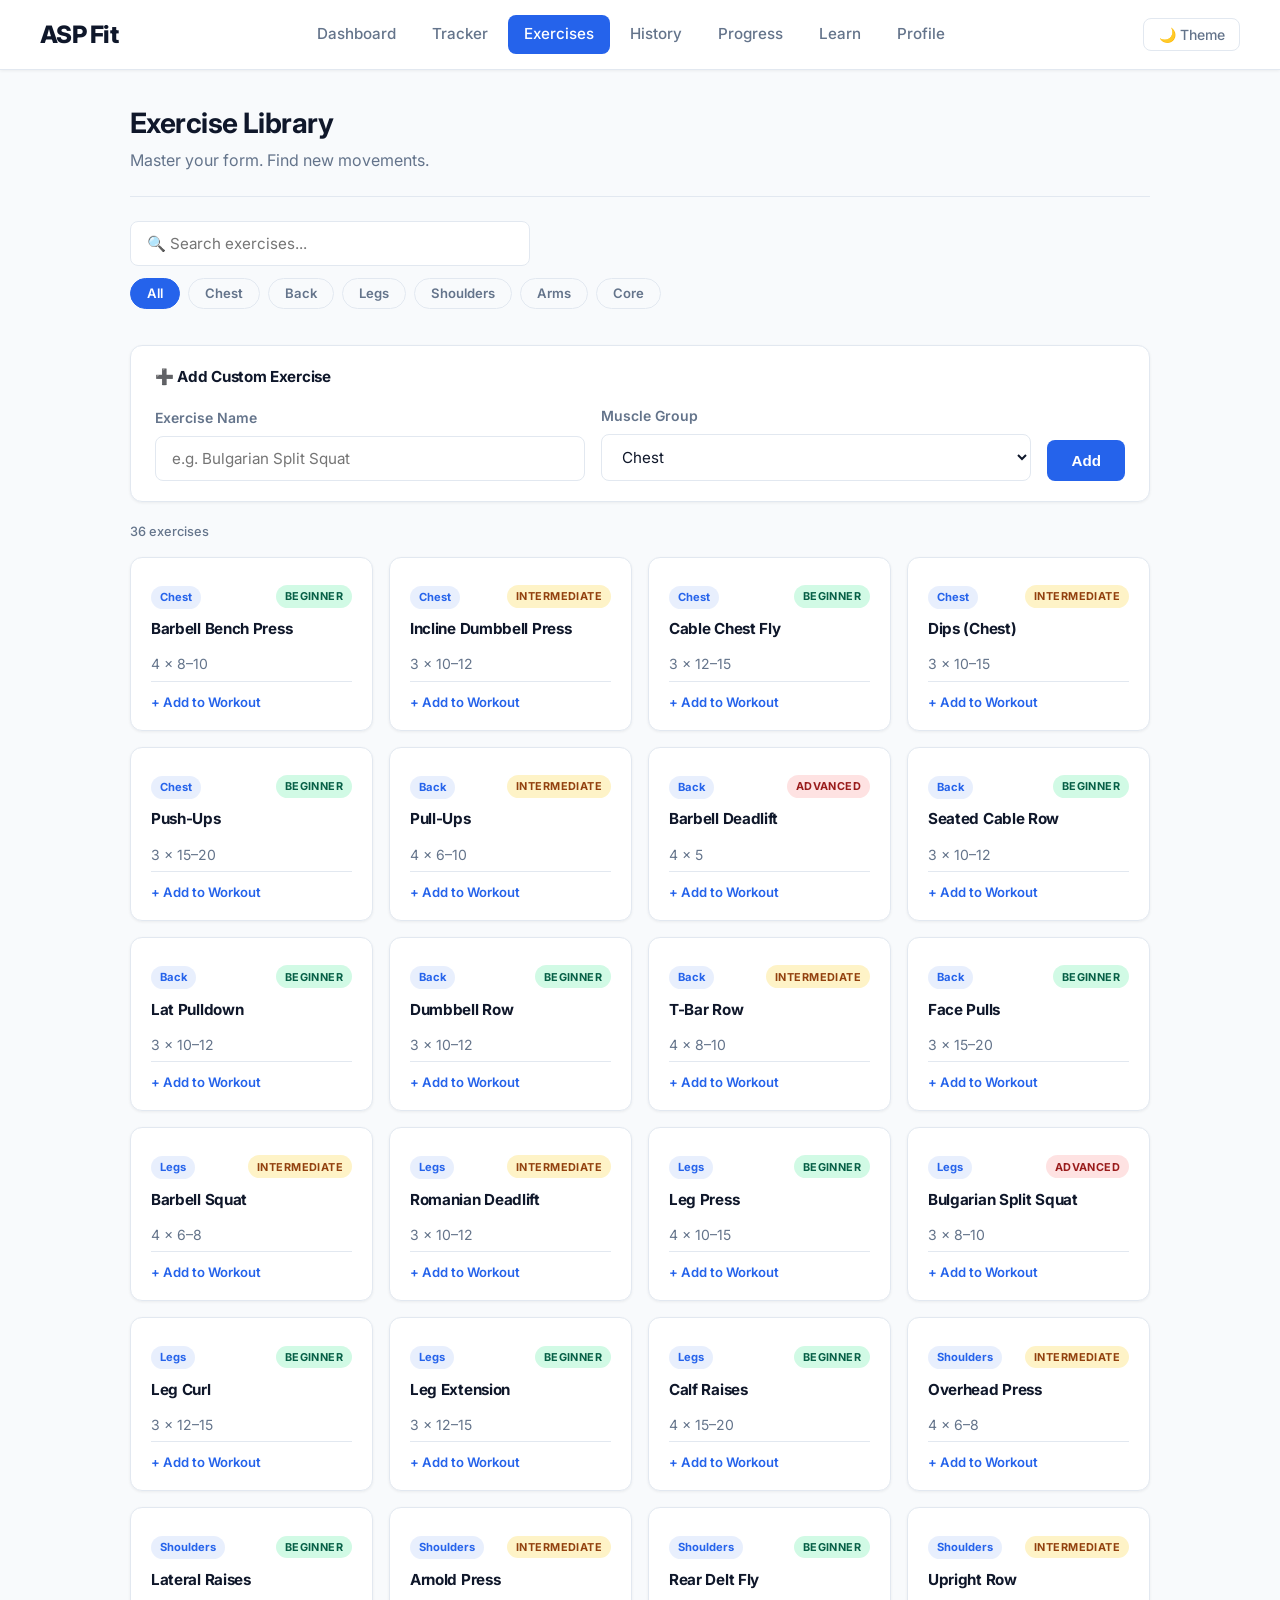
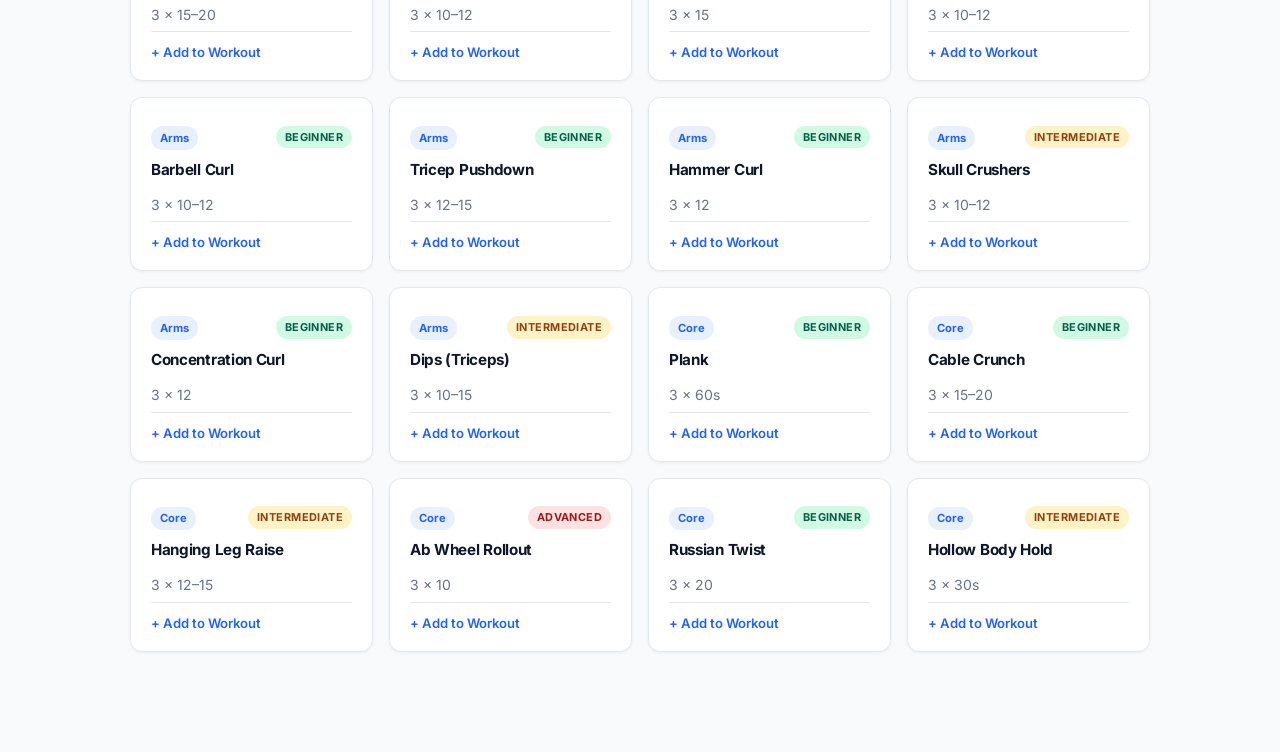
==== commit a9912b50: "feat(history): workout history page with search, filter, expand and delete" ====
--- a/exercises.html
+++ b/exercises.html
@@ -19,6 +19,7 @@
             <li><a href="index.html">Dashboard</a></li>
             <li><a href="tracker.html">Tracker</a></li>
             <li><a href="exercises.html" class="active">Exercises</a></li>
+            <li><a href="history.html">History</a></li>
             <li><a href="progress.html">Progress</a></li>
             <li><a href="learn.html">Learn</a></li>
             <li><a href="profile.html">Profile</a></li>
--- a/CSS/pages.css
+++ b/CSS/pages.css
@@ -1,3 +1,198 @@
+/* ================================
+   HISTORY - history.html
+================================ */
+.history-header {
+    display: flex;
+    justify-content: space-between;
+    align-items: center;
+    margin-bottom: 1.5rem;
+    flex-wrap: wrap;
+    gap: 1rem;
+}
+.history-header h1 { font-size: 1.75rem; margin-bottom: 0.25rem; }
+.history-header p  { color: var(--text-secondary); }
+
+.history-controls {
+    display: flex;
+    flex-direction: column;
+    gap: 0.75rem;
+    margin-bottom: 1rem;
+}
+
+/* Summary bar */
+.history-summary {
+    display: flex;
+    align-items: center;
+    gap: 0.5rem;
+    font-size: 0.82rem;
+    color: var(--text-secondary);
+    font-weight: 500;
+    margin-bottom: 1.25rem;
+}
+.history-summary .dot { opacity: 0.4; }
+
+/* Workout card */
+.hist-card {
+    margin-bottom: 1rem;
+    padding: 1.25rem 1.5rem !important;
+    transition: box-shadow 0.2s ease;
+}
+.hist-card:hover { box-shadow: var(--shadow-md); }
+
+.hist-card-header {
+    display: flex;
+    justify-content: space-between;
+    align-items: center;
+    gap: 1rem;
+    flex-wrap: wrap;
+}
+
+.hist-card-meta {
+    display: flex;
+    align-items: center;
+    gap: 1rem;
+}
+
+/* Date badge */
+.hist-date-badge {
+    display: flex;
+    flex-direction: column;
+    align-items: center;
+    justify-content: center;
+    background: rgba(37,99,235,0.08);
+    border: 1px solid rgba(37,99,235,0.2);
+    border-radius: 10px;
+    padding: 0.5rem 0.75rem;
+    min-width: 52px;
+    flex-shrink: 0;
+}
+.hist-month {
+    font-size: 0.65rem;
+    font-weight: 700;
+    color: var(--accent-blue);
+    letter-spacing: 0.08em;
+}
+.hist-day {
+    font-size: 1.4rem;
+    font-weight: 800;
+    color: var(--text-primary);
+    line-height: 1;
+}
+
+.hist-split-name {
+    font-size: 1rem;
+    font-weight: 700;
+    margin-bottom: 0.2rem;
+}
+.hist-stats-line {
+    font-size: 0.8rem;
+    color: var(--text-secondary);
+}
+
+/* Card action buttons */
+.hist-card-actions {
+    display: flex;
+    align-items: center;
+    gap: 0.6rem;
+    flex-shrink: 0;
+}
+
+.hist-toggle-btn {
+    background: none;
+    border: 1px solid var(--border-color);
+    border-radius: 8px;
+    padding: 0.4rem 0.85rem;
+    font-size: 0.8rem;
+    font-weight: 600;
+    cursor: pointer;
+    color: var(--text-secondary);
+    font-family: inherit;
+    transition: all 0.2s;
+    white-space: nowrap;
+}
+.hist-toggle-btn:hover {
+    background: var(--bg-hover);
+    color: var(--text-primary);
+}
+
+.hist-delete-btn {
+    background: none;
+    border: 1px solid var(--border-color);
+    border-radius: 8px;
+    width: 34px;
+    height: 34px;
+    cursor: pointer;
+    font-size: 0.9rem;
+    display: flex;
+    align-items: center;
+    justify-content: center;
+    transition: all 0.2s;
+}
+.hist-delete-btn:hover { background: #FEE2E2; border-color: #EF4444; }
+
+/* Collapsible body */
+.hist-card-body {
+    max-height: 0;
+    overflow: hidden;
+    transition: max-height 0.35s ease, padding-top 0.2s ease;
+}
+.hist-card-body.open {
+    max-height: 2000px;
+    padding-top: 1.25rem;
+}
+
+/* Exercise within card */
+.hist-exercise {
+    padding: 0.75rem 0;
+    border-top: 1px solid var(--border-color);
+}
+.hist-exercise:first-child { border-top: none; }
+
+.hist-ex-name {
+    font-size: 0.9rem;
+    font-weight: 600;
+    margin-bottom: 0.5rem;
+}
+
+.hist-sets {
+    display: flex;
+    flex-direction: column;
+    gap: 0.3rem;
+}
+
+.hist-set-row {
+    display: grid;
+    grid-template-columns: 50px 80px 80px auto;
+    align-items: center;
+    font-size: 0.8rem;
+    color: var(--text-secondary);
+    padding: 0.2rem 0;
+}
+.hist-set-row.done { color: var(--text-primary); }
+
+.hist-done-tag {
+    font-size: 0.7rem;
+    color: #10B981;
+    font-weight: 700;
+}
+
+/* Empty state */
+.empty-state {
+    text-align: center;
+    padding: 4rem 2rem;
+    color: var(--text-secondary);
+}
+.empty-icon { font-size: 3rem; margin-bottom: 1rem; }
+.empty-state h3 { font-size: 1.1rem; color: var(--text-primary); margin-bottom: 0.5rem; }
+.empty-state p  { font-size: 0.9rem; }
+
+@media (max-width: 768px) {
+    .history-header   { flex-direction: column; align-items: flex-start; }
+    .hist-card-header { flex-direction: column; align-items: flex-start; }
+    .hist-card-actions { width: 100%; justify-content: flex-start; }
+    .hist-set-row     { grid-template-columns: 40px 70px 70px auto; }
+}
+
 /* ================================
    DASHBOARD - index.html
 ================================ */
